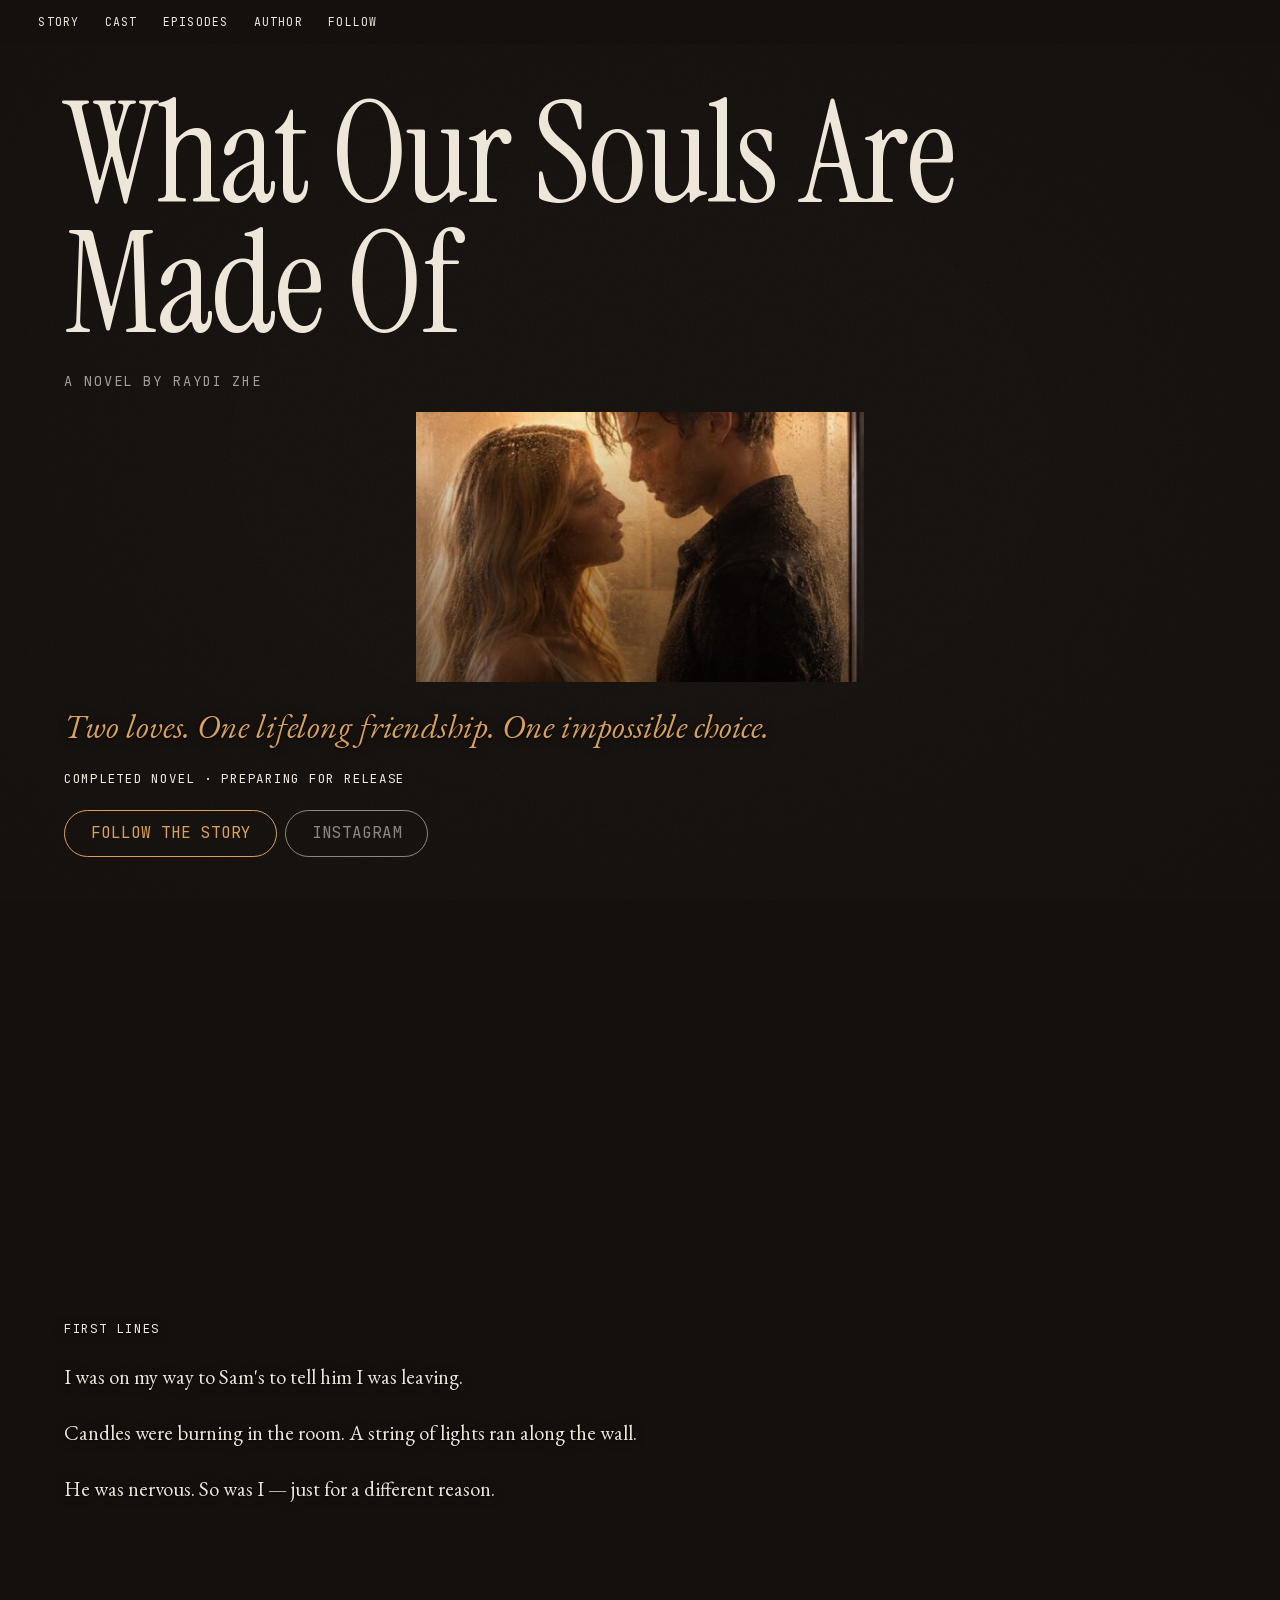
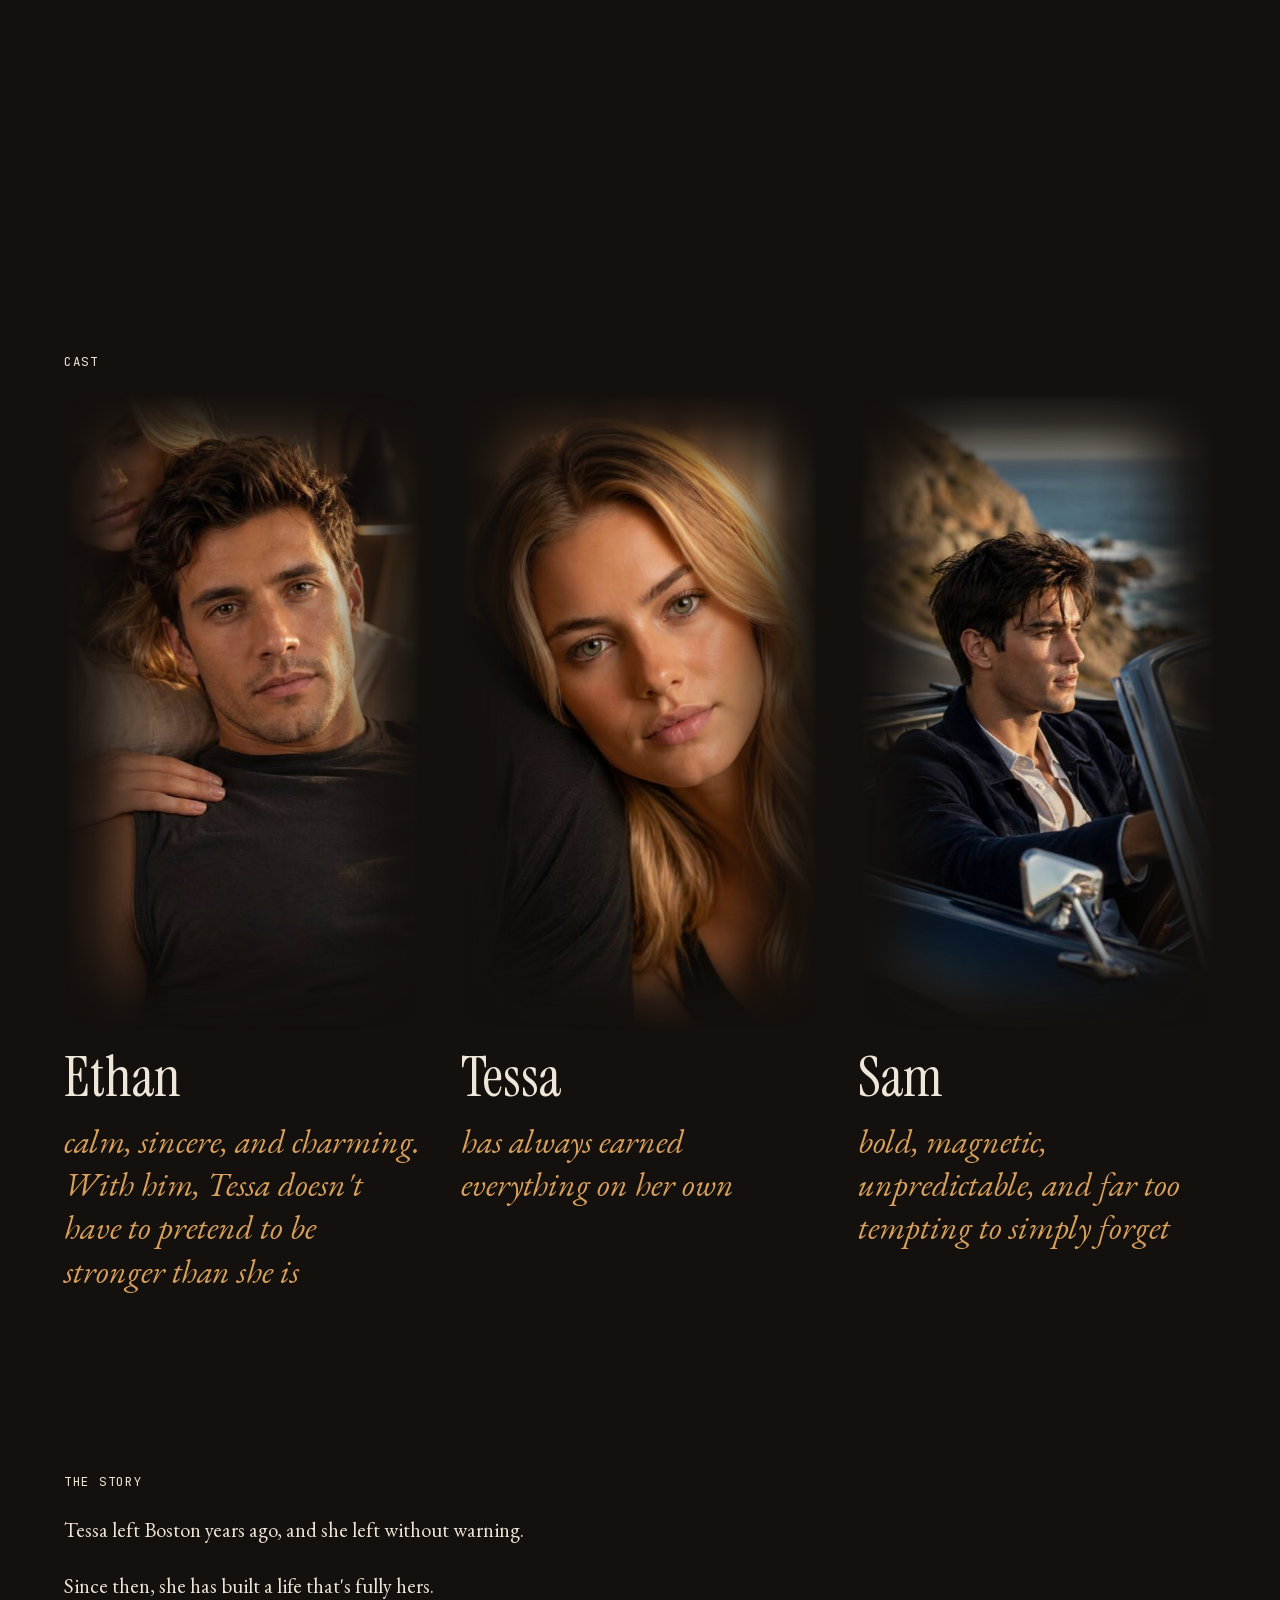
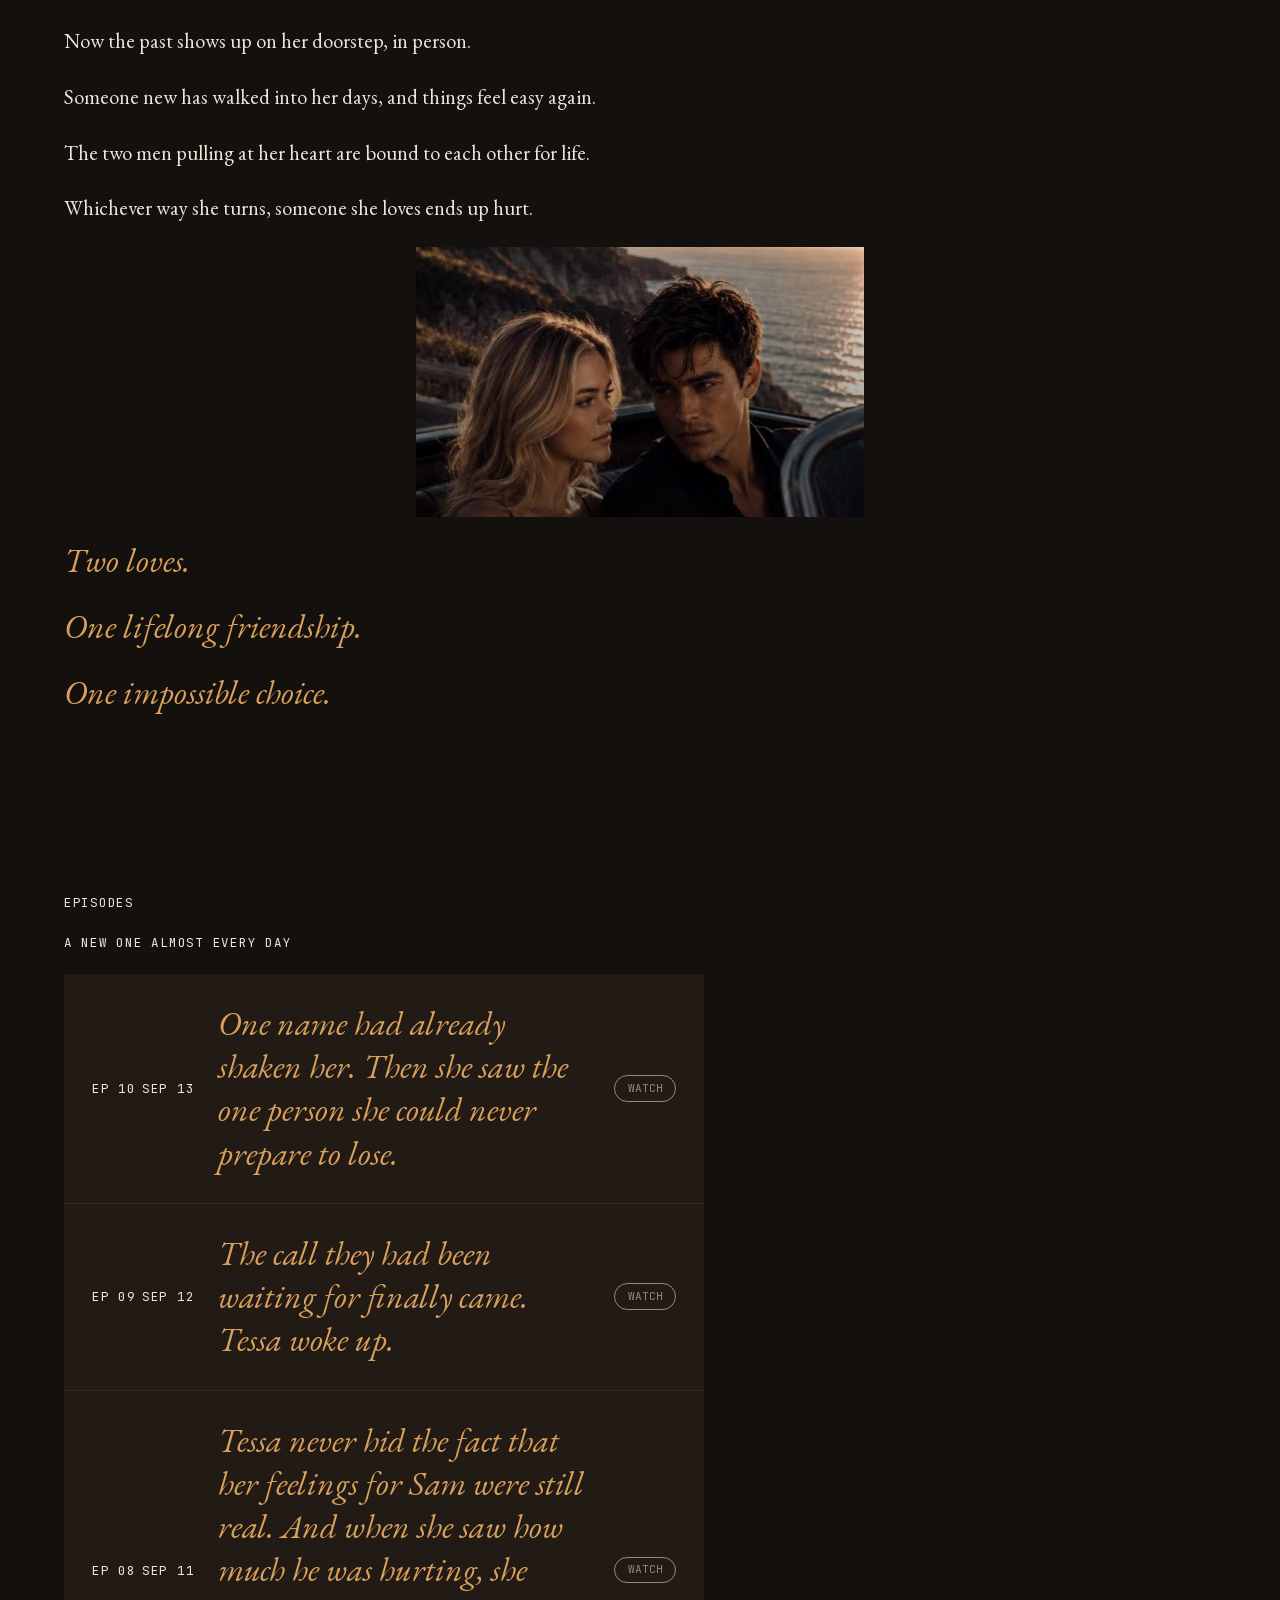
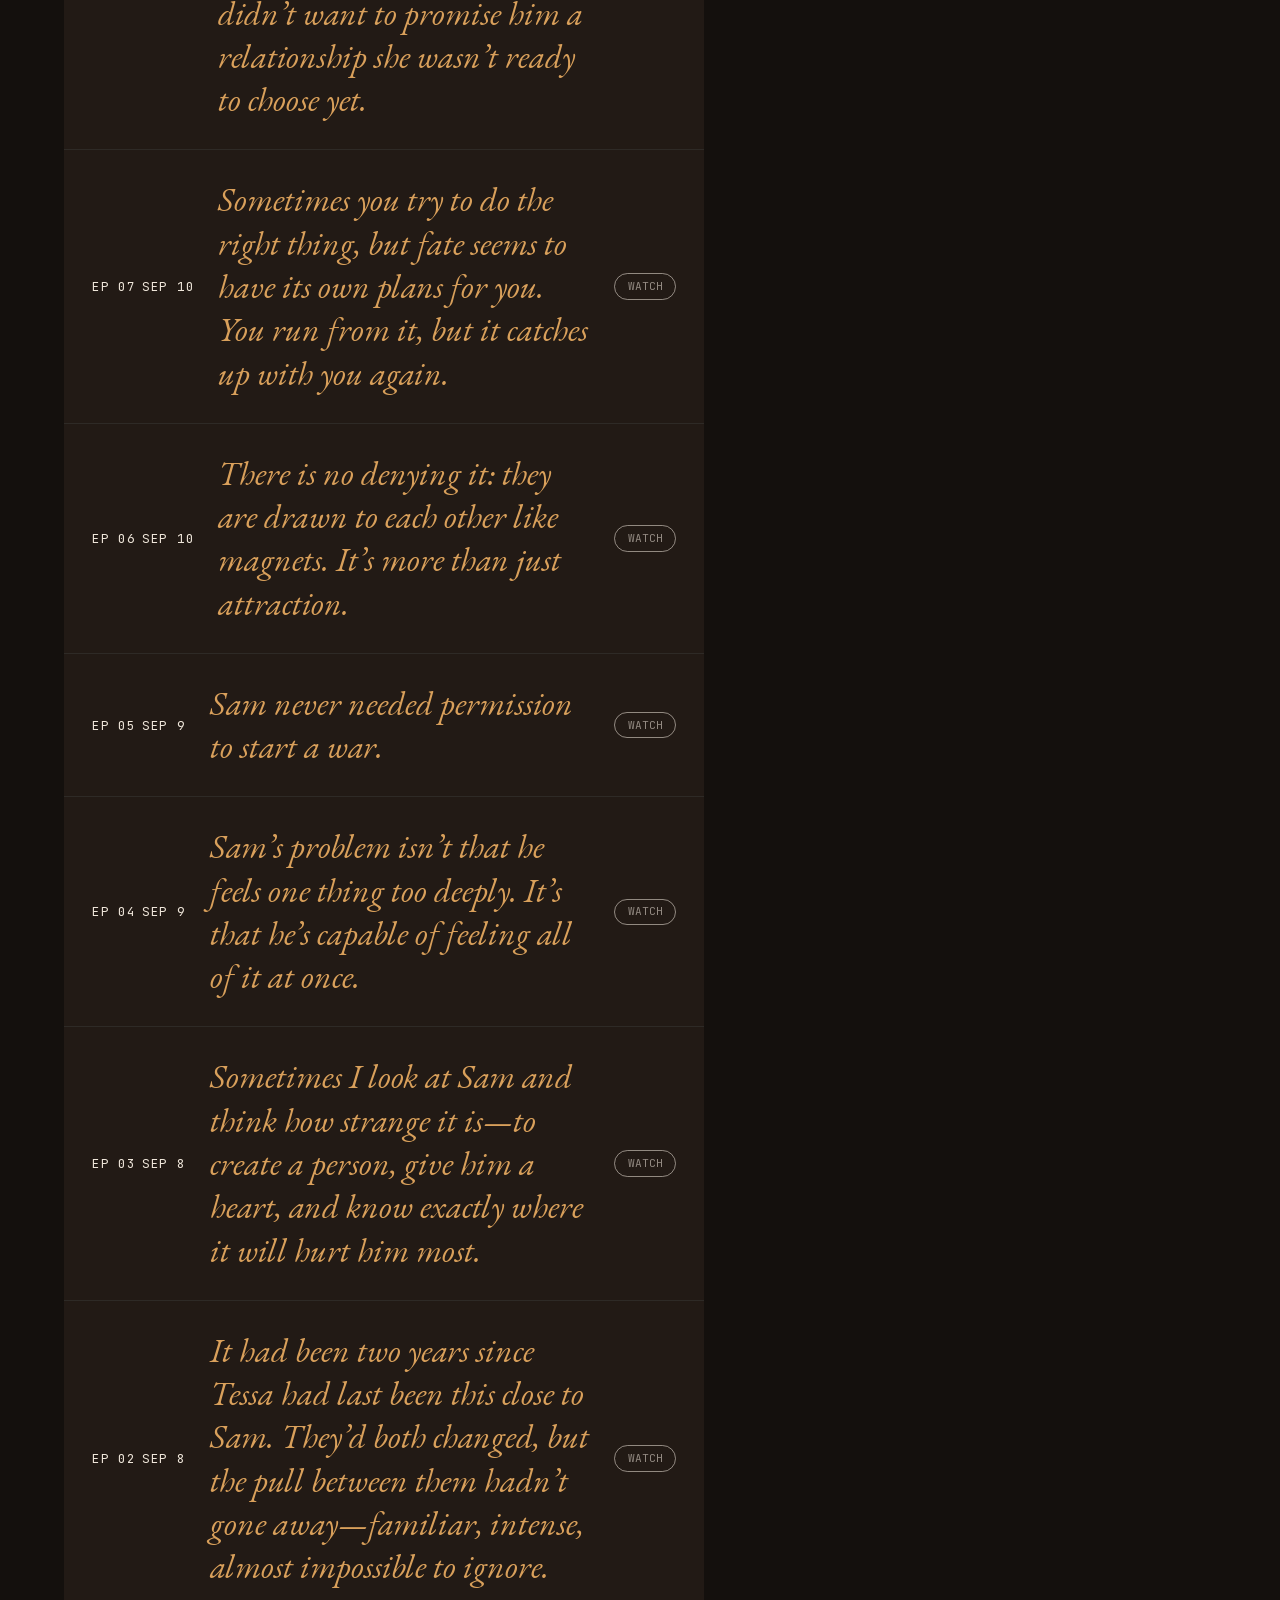
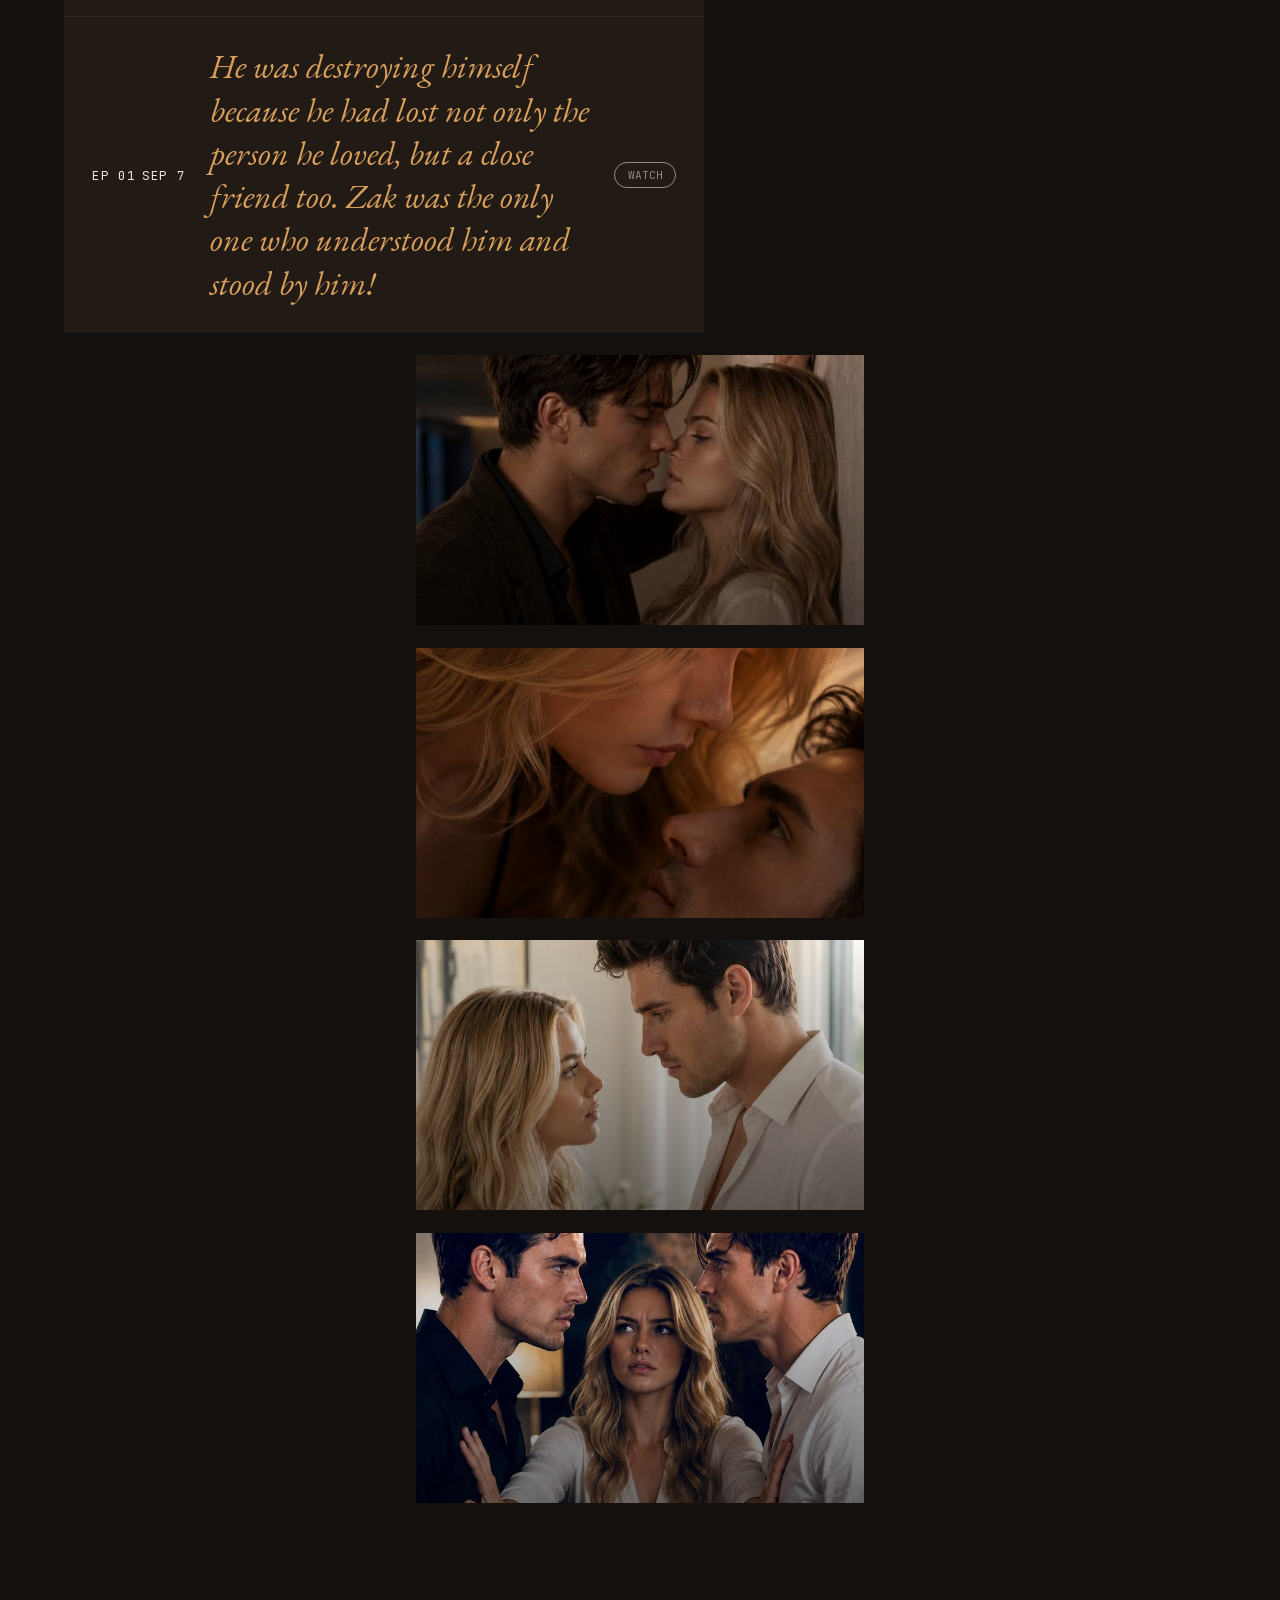
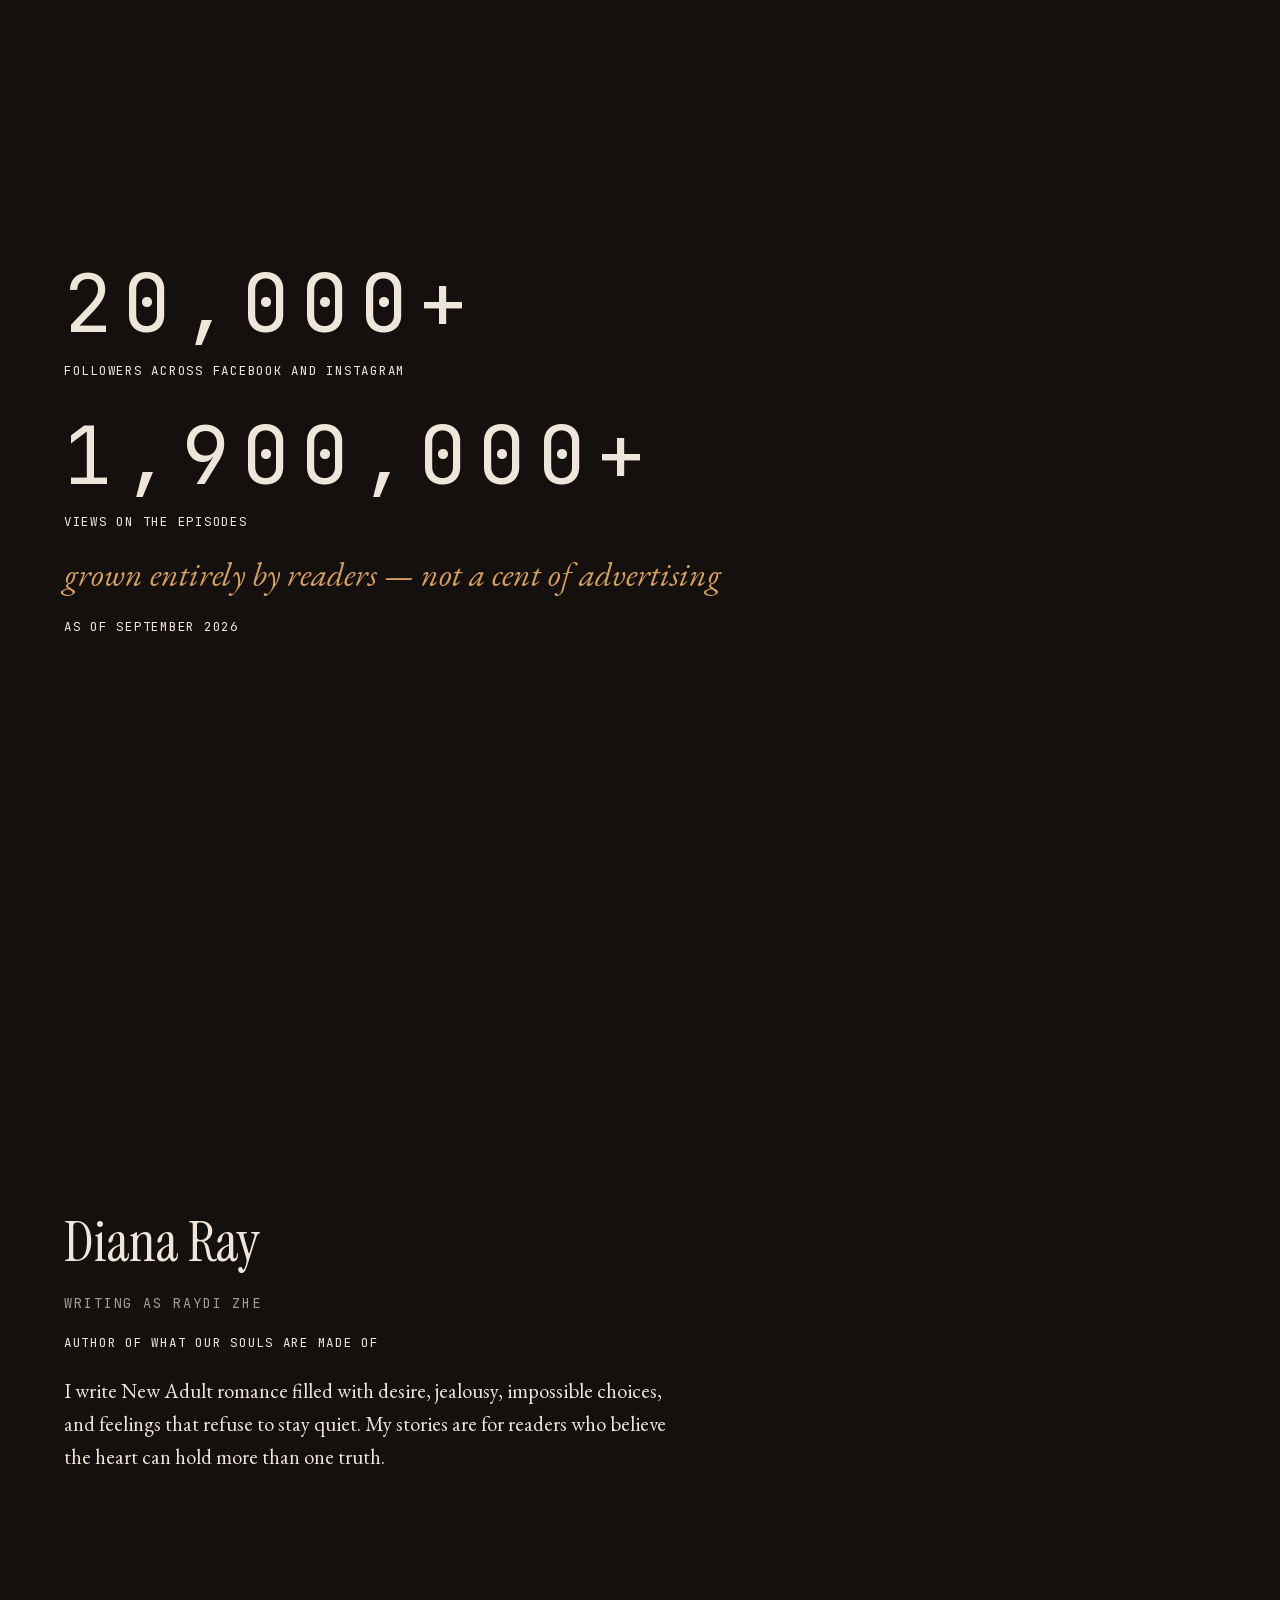
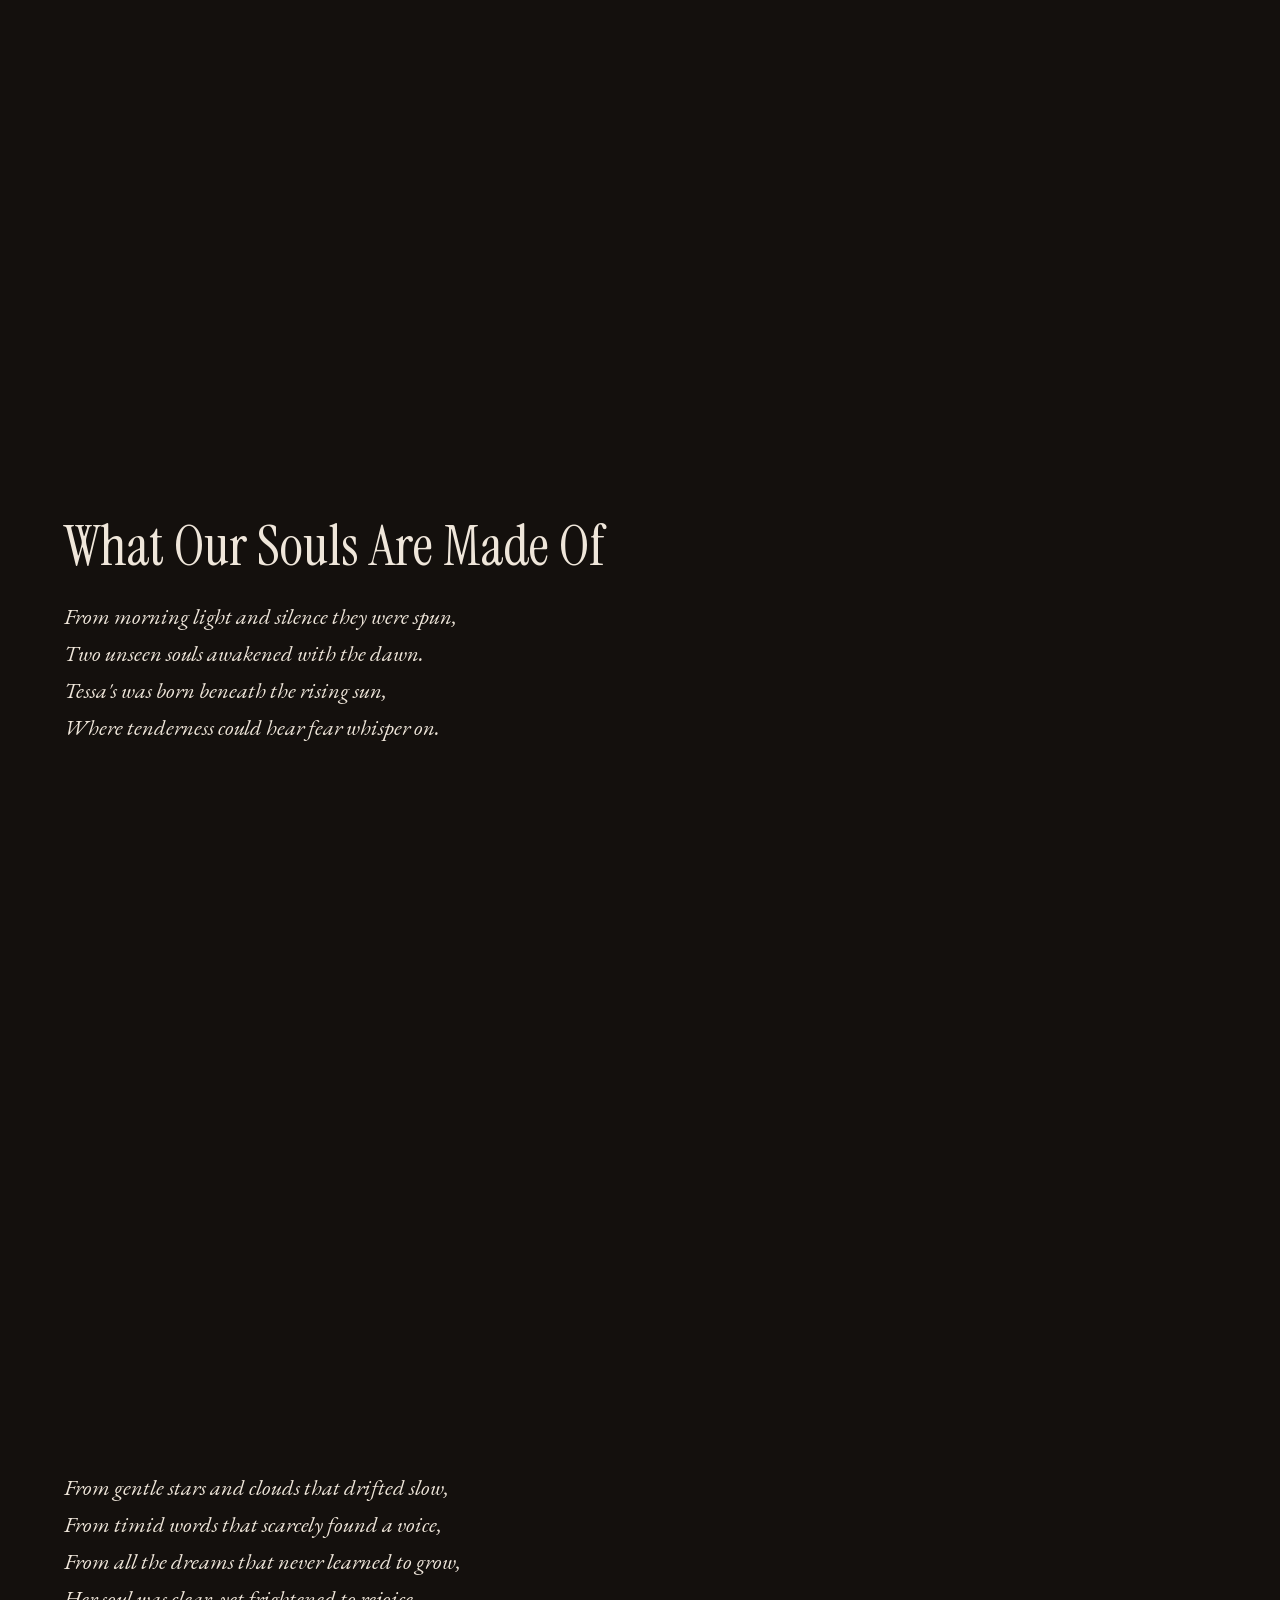
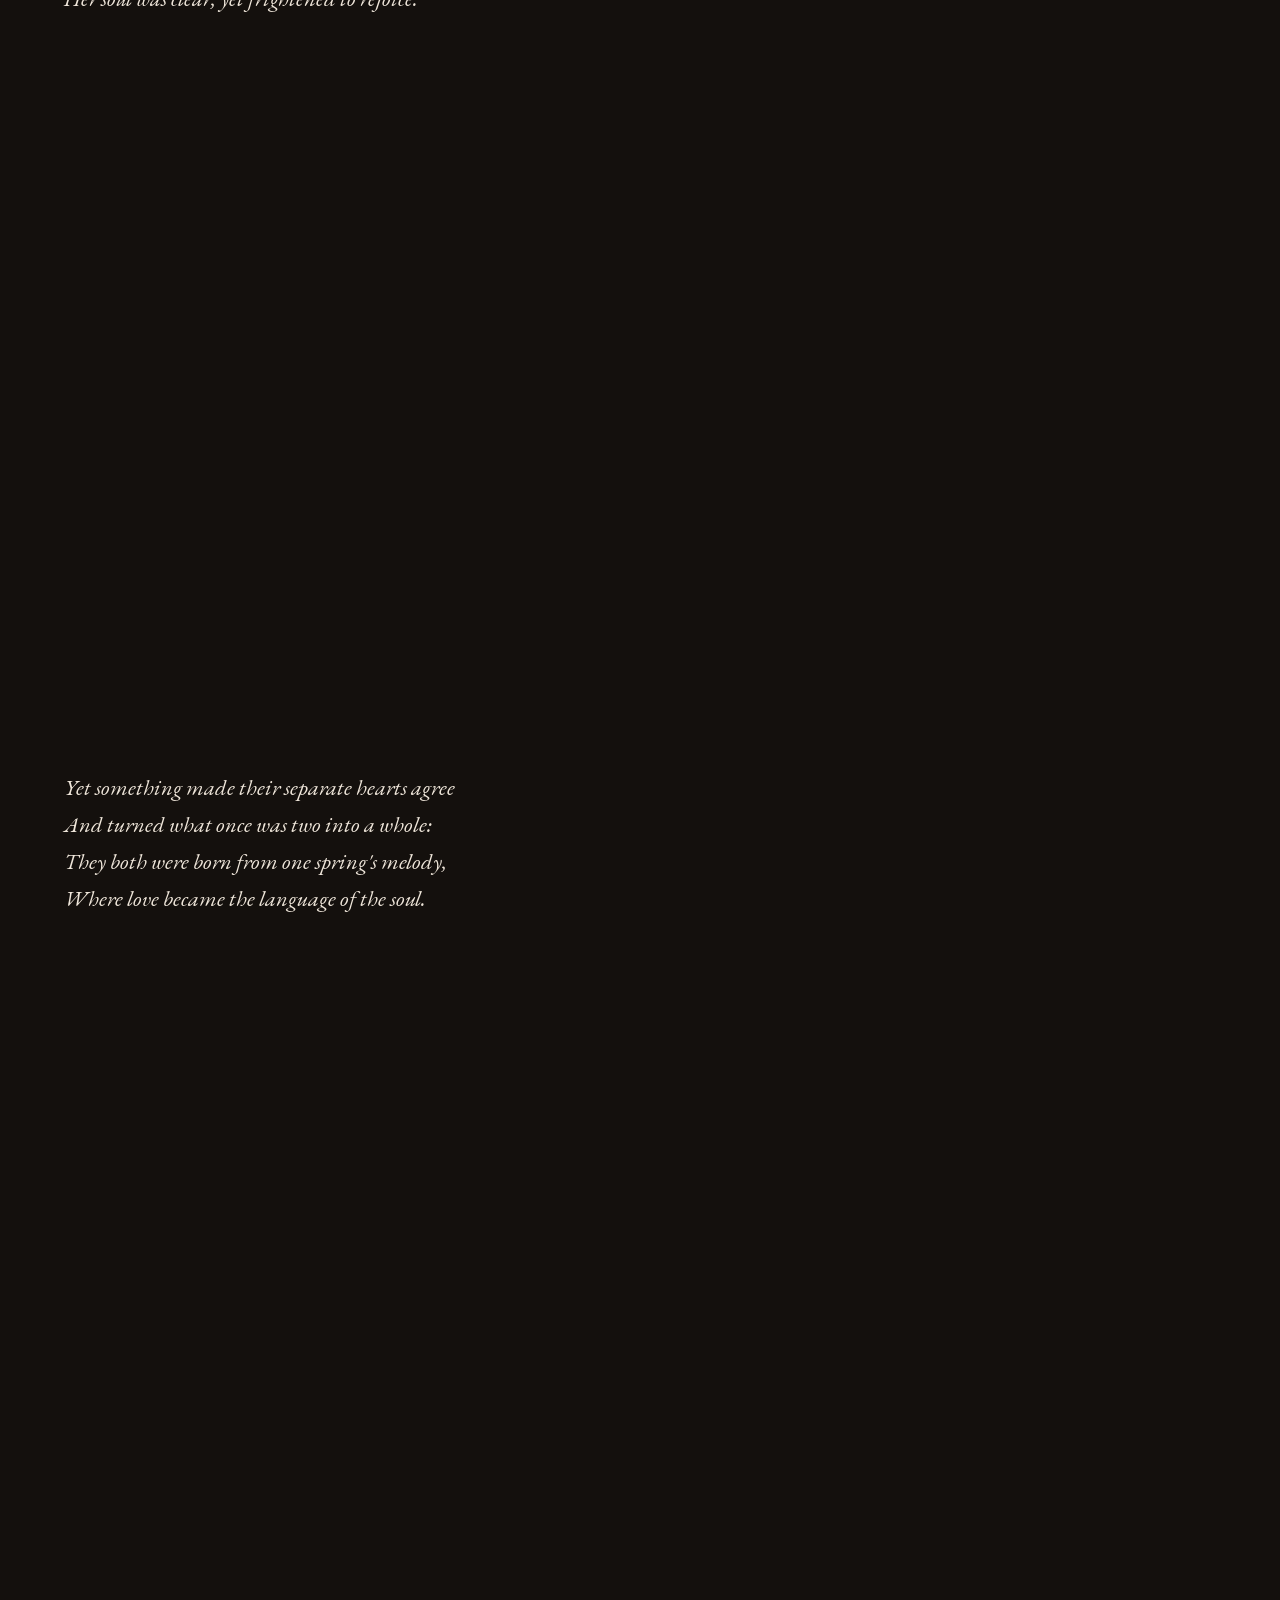
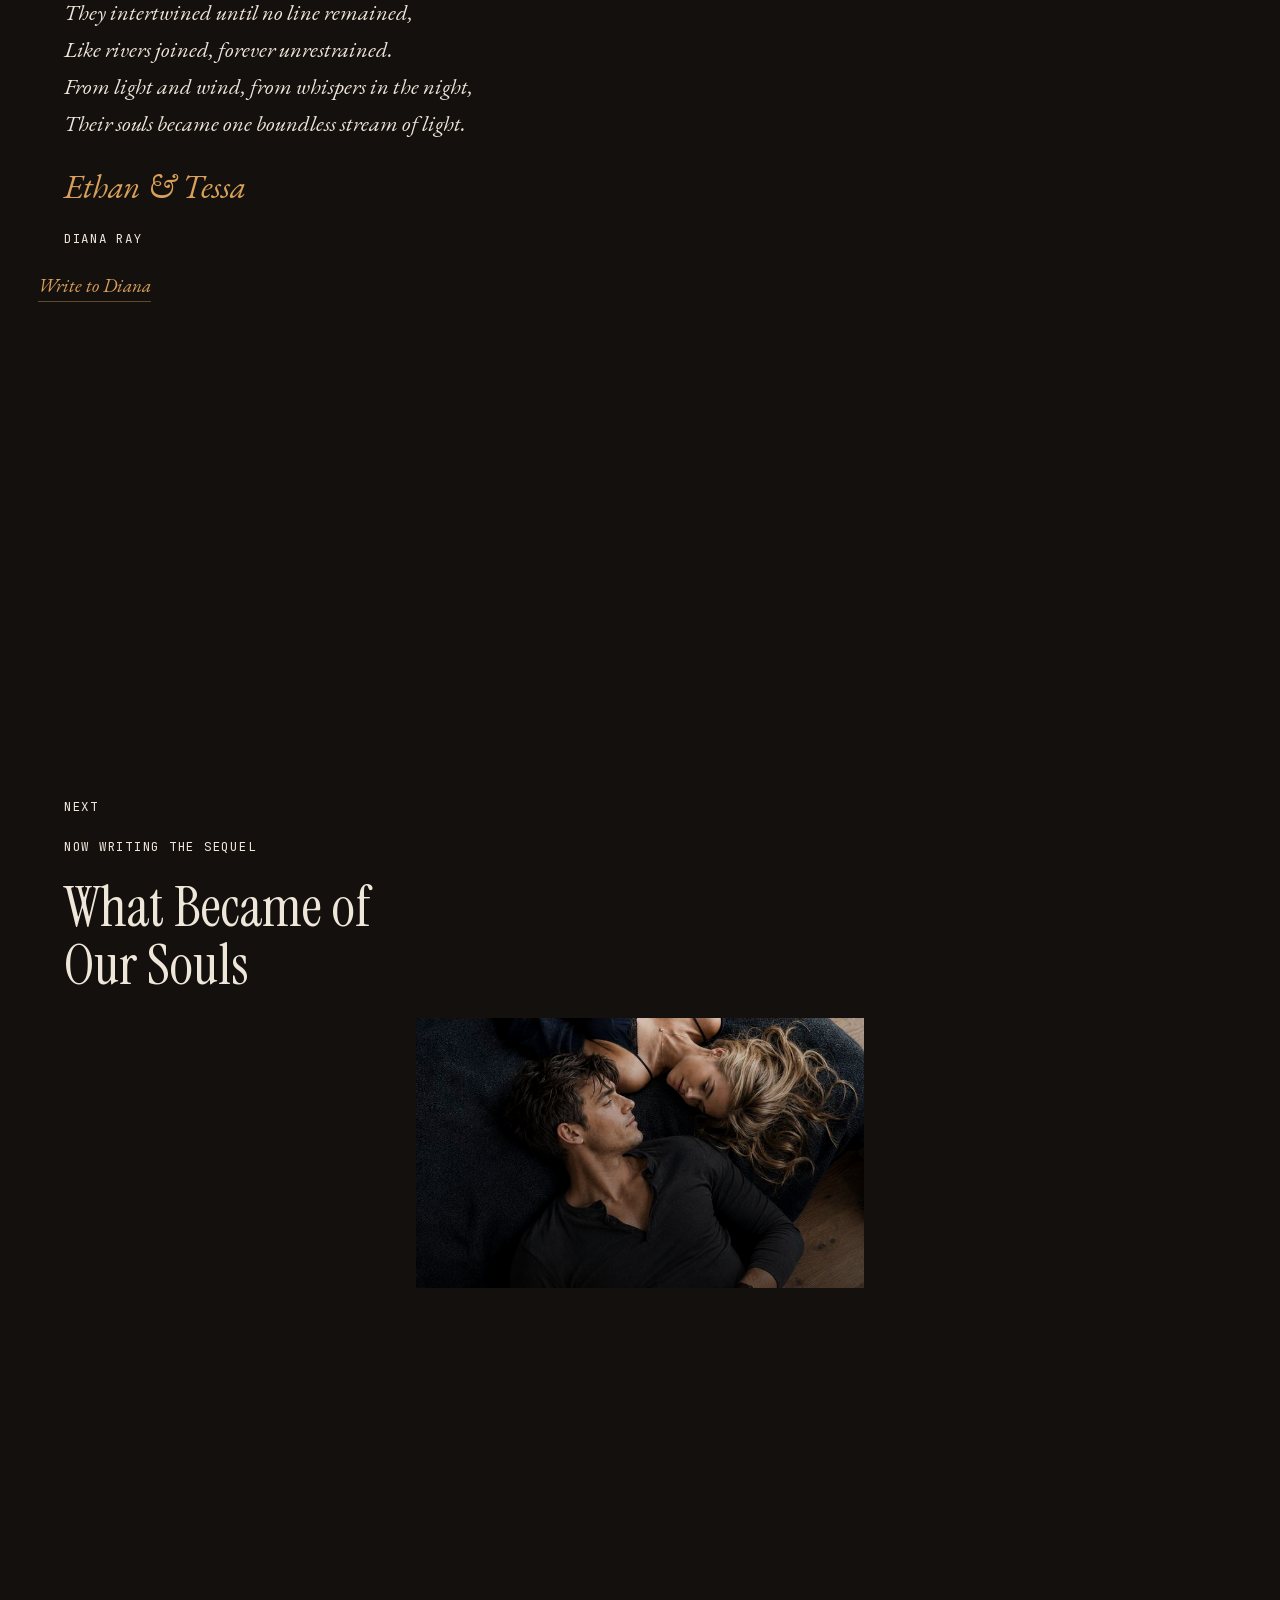
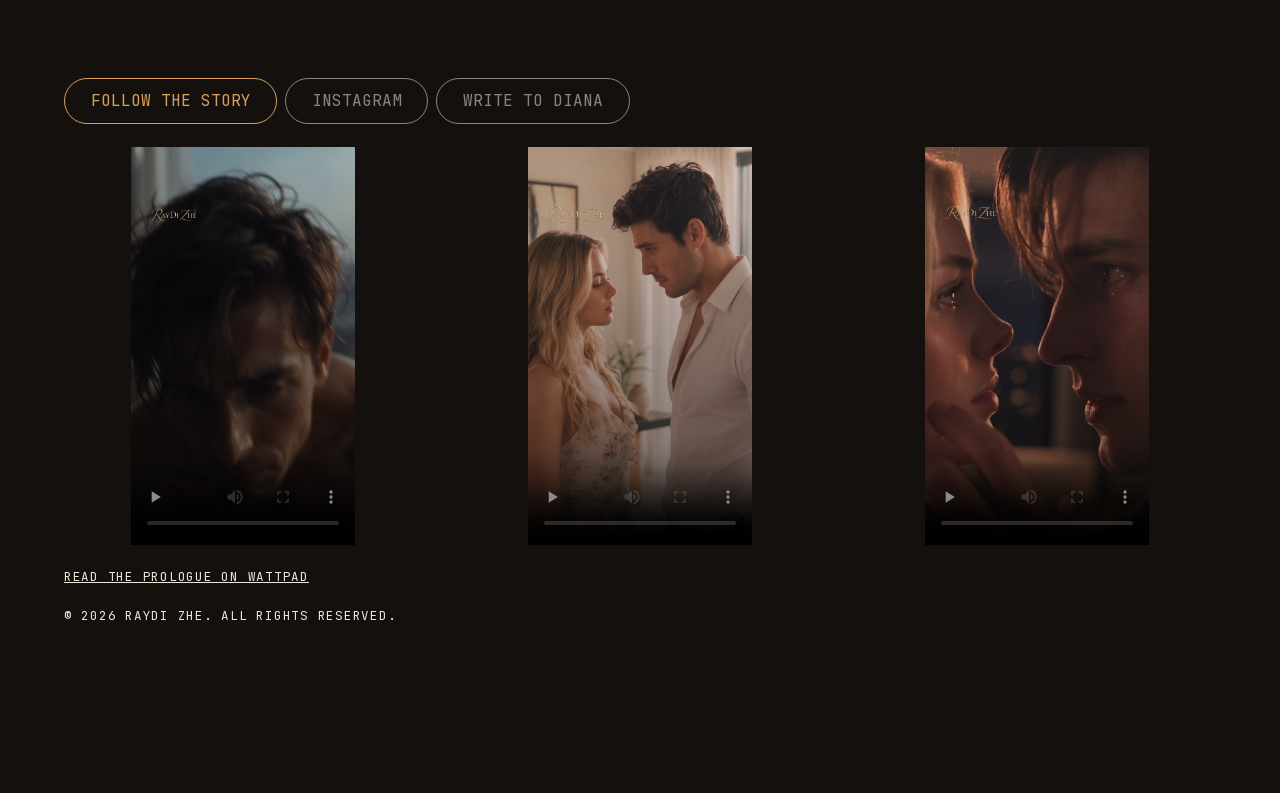
==== index.html @ 75682517 "raydizhe.com — What Our Souls Are Made Of, a novel by RayDi Zhe Сборка из основного проекта (ops/bui" ====
<!doctype html>
<html lang="en" class="no-js">
<head>
<script>document.documentElement.classList.remove('no-js')</script>
<meta charset="utf-8">
<meta name="viewport" content="width=device-width, initial-scale=1">
<title>What Our Souls Are Made Of — a novel by RayDi Zhe</title>
<meta name="description" content="Two loves. One lifelong friendship. One impossible choice. A New Adult romance by RayDi Zhe — completed novel, preparing for release.">
<!-- Боевой адрес сайта — raydizhe.com (Porkbun). Страница d-room публикуется
     в корень домена сборкой ops/build-site.sh; при переезде домена править
     здесь и live.hosts в shared/content.js. -->
<link rel="canonical" href="https://raydizhe.com/">
<meta property="og:type" content="website">
<meta property="og:url" content="https://raydizhe.com/">
<meta property="og:title" content="What Our Souls Are Made Of">
<meta property="og:description" content="Two loves. One lifelong friendship. One impossible choice. A New Adult romance by RayDi Zhe.">
<meta property="og:image" content="https://raydizhe.com/shared/img/og.jpg">
<meta property="og:image:width" content="1200">
<meta property="og:image:height" content="630">
<meta property="og:image:alt" content="Tessa between Sam and Ethan in warm lamplight, above the title What Our Souls Are Made Of">
<meta name="twitter:card" content="summary_large_image">
<!-- Фавикон: спичка/пламя в янтаре на ночном фоне — свой знак, не архивный. -->
<link rel="icon" href="data:image/svg+xml,%3Csvg xmlns='http://www.w3.org/2000/svg' viewBox='0 0 32 32'%3E%3Crect width='32' height='32' rx='6' fill='%2314100D'/%3E%3Cpath d='M16 6c-4 6-4 11 0 15c4-4 4-9 0-15z' fill='%23D9A05B'/%3E%3Cpath d='M16 21v6' stroke='%23D9A05B' stroke-width='2' stroke-linecap='round' opacity='.55'/%3E%3C/svg%3E">
<link rel="stylesheet" href="../shared/base.css">
<link rel="stylesheet" href="room.css">
</head>
<body>

<a class="skip" href="#main">Skip to content</a>

<!-- Сцена. Для диктора её нет: всё содержание лежит в разметке ниже.
     Пустой canvas остаётся пустым, если WebGL недоступен, — room.js
     в этом случае просто не запускается и фолбэк-кадры не прячет. -->
<canvas id="room" aria-hidden="true"></canvas>

<nav class="nav" aria-label="Section">
  <a href="#story">Story</a>
  <a href="#cast">Cast</a>
  <a href="#episodes">Episodes</a>
  <a href="#author">Author</a>
  <a href="#follow">Follow</a>
</nav>

<main id="main" tabindex="-1">

  <!-- 1 · Титул -->
  <section id="title" class="scene reveal">
    <div class="wrap">
      <h1 class="title">What Our Souls Are Made Of</h1>
      <p class="byline">a novel by RayDi Zhe</p>
      <figure class="shot">
        <picture><source media="(max-width: 700px)" srcset="../shared/img/sm/rain-glass.jpg"><img fetchpriority="high" data-frame="rain" src="../shared/img/rain-glass.jpg" alt="Tessa and Sam face to face behind rain-streaked glass, lit gold" width="720" height="1280"></picture>
      </figure>
      <p class="line">Two loves. One lifelong friendship. One impossible choice.</p>
      <p class="meta">Completed novel · preparing for release</p>
      <p class="follow-row">
        <a class="btn" data-link="facebook" href="https://www.facebook.com/profile.php?id=61592874008419" target="_blank" rel="noopener">Follow the story</a>
        <a class="btn-ghost" data-link="instagram" href="https://www.instagram.com/raydizhe" target="_blank" rel="noopener">Instagram</a>
      </p>
    </div>
  </section>

  <!-- 2 · Первые строки пролога -->
  <section id="first-lines" class="scene reveal">
    <div class="wrap">
      <h2 class="slate">FIRST LINES</h2>
      <div class="prose">
        <p>I was on my way to Sam's to tell him I was leaving.</p>
        <p>Candles were burning in the room. A string of lights ran along the wall.</p>
        <p>He was nervous. So was I — just for a different reason.</p>
      </div>
    </div>
  </section>

  <!-- 3 · Каст -->
  <section id="cast" class="scene reveal">
    <div class="wrap">
      <h2 class="slate">CAST</h2>
      <div class="cast">
        <figure class="cast-card">
          <!-- Имена файлов достались от первой раскладки и перепутаны: на
               sam-portrait.jpg — Итан, на ethan-portrait.jpg — Сэм (автор
               поймал это 2026-09-22). Файлы не переименованы: те же снимки
               лежат в вариантах A/B/C. Правда — в data-frame и в подписи;
               имя файла ничего не значит. -->
          <div class="cast-frame"><picture><source media="(max-width: 700px)" srcset="../shared/img/sm/sam-portrait.jpg"><img data-frame="ethan" src="../shared/img/sam-portrait.jpg" alt="Close-up portrait in warm lamplight, a woman resting against his shoulder" width="850" height="1280"></picture></div>
          <figcaption>
            <h2>Ethan</h2>
            <p class="line">calm, sincere, and charming. With him, Tessa doesn't have to pretend to be stronger than she is</p>
          </figcaption>
        </figure>
        <figure class="cast-card">
          <div class="cast-frame"><picture><source media="(max-width: 700px)" srcset="../shared/img/sm/tessa-portrait.jpg"><img data-frame="tessa" src="../shared/img/tessa-portrait.jpg" alt="Close-up portrait in golden late-afternoon light, green eyes meeting the camera" width="720" height="1280"></picture></div>
          <figcaption>
            <h2>Tessa</h2>
            <p class="line">has always earned everything on her own</p>
          </figcaption>
        </figure>
        <figure class="cast-card">
          <div class="cast-frame"><picture><source media="(max-width: 700px)" srcset="../shared/img/sm/ethan-portrait.jpg"><img data-frame="sam" src="../shared/img/ethan-portrait.jpg" alt="Profile at the wheel of a vintage convertible along a coastal cliff road" width="720" height="1280"></picture></div>
          <figcaption>
            <h2>Sam</h2>
            <p class="line">bold, magnetic, unpredictable, and far too tempting to simply forget</p>
          </figcaption>
        </figure>
      </div>
    </div>
  </section>

  <!-- 4 · История -->
  <section id="story" class="scene reveal">
    <div class="wrap">
      <h2 class="slate">THE STORY</h2>
      <div class="prose">
        <p>Tessa left Boston years ago, and she left without warning.</p>
        <p>Since then, she has built a life that's fully hers.</p>
        <p>Now the past shows up on her doorstep, in person.</p>
        <p>Someone new has walked into her days, and things feel easy again.</p>
        <p>The two men pulling at her heart are bound to each other for life.</p>
        <p>Whichever way she turns, someone she loves ends up hurt.</p>
      </div>
      <figure class="shot">
        <picture><source media="(max-width: 700px)" srcset="../shared/img/sm/sam-tessa-sunset.jpg"><img data-frame="sunset" src="../shared/img/sam-tessa-sunset.jpg" alt="Tessa and Sam holding hands in a convertible above the sea at sunset, a lighthouse on the point" width="720" height="1280"></picture>
      </figure>
      <p class="line">Two loves.</p>
      <p class="line">One lifelong friendship.</p>
      <p class="line">One impossible choice.</p>
    </div>
  </section>

  <!-- 5 · Эпизоды -->
  <section id="episodes" class="scene reveal">
    <div class="wrap">
      <h2 class="slate">EPISODES</h2>
      <p class="meta">a new one almost every day</p>
      <div class="episodes" data-episodes>
        <noscript>
          <p class="meta">JavaScript is off — <a href="https://www.facebook.com/profile.php?id=61592874008419" target="_blank" rel="noopener">All episodes on Facebook</a></p>
        </noscript>
      </div>
      <figure class="shot">
        <picture><source media="(max-width: 700px)" srcset="../shared/img/sm/sam-tessa-kiss.jpg"><img data-frame="kiss" src="../shared/img/sam-tessa-kiss.jpg" alt="Sam and Tessa in a close embrace against a wall, foreheads almost touching" width="720" height="1280"></picture>
      </figure>
      <figure class="shot">
        <picture><source media="(max-width: 700px)" srcset="../shared/img/sm/sam-tessa-close.jpg"><img data-frame="close" src="../shared/img/sam-tessa-close.jpg" alt="Tessa and Sam close together, faces near, lit warm" width="719" height="1280"></picture>
      </figure>
      <figure class="shot">
        <picture><source media="(max-width: 700px)" srcset="../shared/img/sm/ethan-tessa-room.jpg"><img data-frame="room" src="../shared/img/ethan-tessa-room.jpg" alt="Ethan and Tessa face to face in a sunlit room" width="720" height="1280"></picture>
      </figure>
      <figure class="shot">
        <picture><source media="(max-width: 700px)" srcset="../shared/img/sm/triangle.jpg"><img data-frame="triangle" src="../shared/img/triangle.jpg" alt="Tessa standing between Sam and Ethan" width="720" height="1280"></picture>
      </figure>
    </div>
  </section>

  <!-- 6 · Читатели -->
  <section id="readers" class="scene reveal">
    <div class="wrap">
      <div class="stat">
        <p class="stat-num" data-stat="readers">20,000+</p>
        <p class="meta">followers across Facebook and Instagram</p>
      </div>
      <div class="stat">
        <p class="stat-num" data-stat="views">1,900,000+</p>
        <p class="meta">views on the episodes</p>
      </div>
      <p class="line">grown entirely by readers — not a cent of advertising</p>
      <p class="meta">as of <span data-stat="asOf">September 2026</span></p>
    </div>
  </section>

  <!-- 7 · Автор -->
  <section id="author" class="scene reveal">
    <div class="wrap">
      <h2>Diana Ray</h2>
      <p class="byline">writing as RayDi Zhe</p>
      <!-- Из био автора в Instagram (24.09.2026), слово в слово. Строка о
           статусе романа из того же био уже стоит на титуле. -->
      <p class="meta">Author of What Our Souls Are Made Of</p>
      <div class="prose">
        <p>I write New Adult romance filled with desire, jealousy, impossible choices, and feelings that refuse to stay quiet. My stories are for readers who believe the heart can hold more than one truth.</p>
      </div>
    </div>
  </section>

  <!-- 7½ · Стихи автора. Со сценой они пишутся светом по шёлку (author/stage.js):
       по экрану прокрутки на строфу. Без сцены — обычный текст. Слова автора
       слово в слово, из d-room/poem.js; здесь они продублированы разметкой,
       чтобы их читали диктор и поиск. -->
  <section id="poem" class="poem-run" tabindex="0" aria-label="What Our Souls Are Made Of, a poem by Diana Ray. Use the arrow keys to move between stanzas.">
    <div class="passage">
      <div class="wrap">
        <h2 class="poem-title">What Our Souls Are Made Of</h2>
        <blockquote class="stanza"><p>From morning light and silence they were spun,<br>Two unseen souls awakened with the dawn.<br>Tessa's was born beneath the rising sun,<br>Where tenderness could hear fear whisper on.</p></blockquote>
      </div>
    </div>
    <div class="passage">
      <div class="wrap">
        <blockquote class="stanza"><p>From gentle stars and clouds that drifted slow,<br>From timid words that scarcely found a voice,<br>From all the dreams that never learned to grow,<br>Her soul was clear, yet frightened to rejoice.</p></blockquote>
      </div>
    </div>
    <div class="passage">
      <div class="wrap">
        <blockquote class="stanza"><p>Yet something made their separate hearts agree<br>And turned what once was two into a whole:<br>They both were born from one spring's melody,<br>Where love became the language of the soul.</p></blockquote>
      </div>
    </div>
    <div class="passage">
      <div class="wrap">
        <blockquote class="stanza"><p>They intertwined until no line remained,<br>Like rivers joined, forever unrestrained.<br>From light and wind, from whispers in the night,<br>Their souls became one boundless stream of light.</p></blockquote>
        <p class="line">Ethan &amp; Tessa</p>
        <p class="meta">Diana Ray</p>
      </div>
      <!-- Ответ на стихи: читатель пишет автору. Со сценой проявляется под
           подписью, когда последняя строфа дописана (author/stage.js); без
           сцены стоит сразу под строфой. Адрес — links.email в content.js, тот же,
           что у кнопки внизу страницы. -->
      <p class="poem-reply"><a data-link="email" href="mailto:letters@raydizhe.com">Write to Diana</a></p>
    </div>
  </section>

  <!-- 8 · Следующая книга -->
  <section id="next" class="scene reveal">
    <div class="wrap">
      <h2 class="slate">NEXT</h2>
      <!-- Слова из био автора в Instagram (проверено 24.09.2026):
           «Now writing the sequel: What Became of Our Souls». -->
      <p class="meta">Now writing the sequel</p>
      <h2>What Became of Our Souls</h2>
      <figure class="shot">
        <picture><source media="(max-width: 700px)" srcset="../shared/img/sm/sam-tessa-bed.jpg"><img data-frame="bed" src="../shared/img/sam-tessa-bed.jpg" alt="Overhead shot of a couple lying together across a bed, framed photographs on the floor behind them" width="720" height="1280"></picture>
      </figure>
    </div>
  </section>

  <!-- 9 · Финал -->
  <section id="follow" class="scene reveal">
    <div class="wrap">
      <p class="follow-row">
        <a class="btn" data-link="facebook" href="https://www.facebook.com/profile.php?id=61592874008419" target="_blank" rel="noopener">Follow the story</a>
        <a class="btn-ghost" data-link="instagram" href="https://www.instagram.com/raydizhe" target="_blank" rel="noopener">Instagram</a>
        <a class="btn-ghost" data-link="email" href="mailto:letters@raydizhe.com">Write to Diana</a>
      </p>
      <!-- Три ролика — и фолбэк, и источники текстур для колеса в сцене
           (как <img> у кадров). Без autoplay и muted: автозапуск и глушение
           ставит scene.js, а без сцены читатель включает ролик сам, со
           звуком, через controls. preload="none" — ни байта, пока сцена не
           решит грузить. Мобильная копия есть только у первого: на узком
           экране сцена берёт один ролик. -->
      <div class="reels">
        <figure class="shot shot-video">
          <video data-frame="reel-1" data-src="../shared/video/reel-0091.mp4" data-src-sm="../shared/video/reel-0091-sm.mp4" src="../shared/video/reel-0091.mp4" poster="../shared/video/reel-0091-poster.jpg" preload="none" playsinline loop controls width="720" height="1280" aria-label="Teaser reel for What Our Souls Are Made Of"></video>
        </figure>
        <figure class="shot shot-video">
          <video data-frame="reel-2" data-src="../shared/video/reel-0092.mp4" src="../shared/video/reel-0092.mp4" poster="../shared/video/reel-0092-poster.jpg" preload="none" playsinline loop controls width="720" height="1280" aria-label="Second teaser reel for What Our Souls Are Made Of"></video>
        </figure>
        <figure class="shot shot-video">
          <video data-frame="reel-3" data-src="../shared/video/reel-0093.mp4" src="../shared/video/reel-0093.mp4" poster="../shared/video/reel-0093-poster.jpg" preload="none" playsinline loop controls width="720" height="1280" aria-label="Third teaser reel for What Our Souls Are Made Of"></video>
        </figure>
      </div>
      <p class="sound-row"><button type="button" class="btn-ghost sound" aria-pressed="false">Sound</button></p>
      <p class="meta"><a data-link="wattpad" href="https://www.wattpad.com/story/410771562-what-our-souls-are-made-of" target="_blank" rel="noopener">Read the prologue on Wattpad</a></p>
      <p class="meta">© 2026 RayDi Zhe. All rights reserved.</p>
    </div>
  </section>

</main>

<script src="../shared/content.js" defer></script>
<script src="../shared/page.js" defer></script>
<script src="room.js" type="module"></script>
</body>
</html>
---- shared/base.css ----
/* RAYDIZHE — What Our Souls Are Made Of — общая база для трёх вариантов
 *
 * Тёплая темнота, как в роликах автора: глубокая тень, свет свечи, лица
 * крупным планом. Не книжная витрина — кинокадр. Один акцентный цвет —
 * янтарь; всё остальное держится на тоне и контрасте, не на палитре.
 *
 * Три голоса шрифта, и у каждого своя работа:
 *   --display — название и заголовки сцен, крупно, редко;
 *   --prose   — тело истории и реплики героев;
 *   --mono    — служебное: даты, подписи, цифры, кнопки.
 *
 * Файл — общий каркас для a-candle/b-choice/c-credits. Фирменный приём
 * каждого варианта (свеча, выбор, титры) сюда не входит — это Task 5–7.
 */

/* ── Шрифты ─────────────────────────────────────────────────────────────── */
/* Файл лежит в shared/, варианты подключают его как ../shared/base.css —
   относительные url() в @font-face считаются от этого файла, поэтому путь
   на один уровень вверх, а не на два, как в archive/paper/styles.css. */
@font-face {
  font-family: "Instrument Serif"; font-style: normal; font-weight: 400; font-display: swap;
  src: url(../assets/fonts/instrument-400.woff2) format("woff2");
}
@font-face {
  font-family: "Instrument Serif"; font-style: italic; font-weight: 400; font-display: swap;
  src: url(../assets/fonts/instrument-400i.woff2) format("woff2");
}
@font-face {
  font-family: "EB Garamond"; font-style: normal; font-weight: 400; font-display: swap;
  src: url(../assets/fonts/garamond-400.woff2) format("woff2");
}
@font-face {
  font-family: "EB Garamond"; font-style: italic; font-weight: 400; font-display: swap;
  src: url(../assets/fonts/garamond-400i.woff2) format("woff2");
}
@font-face {
  font-family: "EB Garamond"; font-style: normal; font-weight: 500; font-display: swap;
  src: url(../assets/fonts/garamond-500.woff2) format("woff2");
}
@font-face {
  font-family: "JetBrains Mono"; font-style: normal; font-weight: 400; font-display: swap;
  src: url(../assets/fonts/jetbrains-400.woff2) format("woff2");
}

/* ── Токены ─────────────────────────────────────────────────────────────── */
:root {
  --night: #14100D;
  --coal: #221A15;
  --bone: #EFE6DA;
  --amber: #D9A05B;
  --sam: #3A2A2A;
  --ethan: #E8D5B5;

  --display: "Instrument Serif", Georgia, serif;
  --prose: "EB Garamond", Georgia, serif;
  --mono: "JetBrains Mono", ui-monospace, monospace;

  --measure: 62ch;
  --gap: clamp(1.25rem, 3vw, 2.5rem);

  color-scheme: dark; /* страница тёмная всегда — переключателя нет, пусть браузер знает */
}

/* ── Сброс ──────────────────────────────────────────────────────────────── */
*, *::before, *::after { box-sizing: border-box; }
body { margin: 0; }
h2, .title, .byline, .line, .slate, .meta, .prose p, .stat, .stat-num { margin: 0; }
/* Кадры кладутся и напрямую, и через .shot/.cast-card — защита от горизонтального
   скролла одна на всех, частные размеры переопределяют её по специфичности. */
img { max-width: 100%; height: auto; display: block; }
figure { margin: 0; } /* .shot и .cast-card в вёрстке — вероятно <figure>: гасим её дефолтный отступ */

/* ── Ритм ───────────────────────────────────────────────────────────────── */
/* Сброс выше (h2, .title, .byline, .line, .slate, .meta, .prose p, .stat,
   .stat-num — margin: 0) убирает браузерные отступы, но ничего не ставит
   взамен: без этого правила соседи внутри .wrap стоят вплотную (заголовок
   садится на подпись, проза — на фото, каст — на портрет). Возвращаем ритм
   одним местом, а не отступами в каждом компоненте — так он не разъезжается
   между тремя вариантами. */
.wrap > * + * {
  margin-top: clamp(1rem, 2.5vh, 2.25rem);
}
/* .cast-card — не .wrap-ребёнок (лежит внутри .cast), общее правило выше
   его не достаёт: без этого портрет актёра упирается прямо в подпись. */
.cast-card > * + * {
  margin-top: clamp(0.75rem, 2vh, 1.25rem);
}
/* Внутри подписи (имя + реплика) — тот же приём, но теснее: это одна
   смысловая группа, ей не нужен зазор секции. :not(:first-child) вместо
   комбинатора "+" не эстетика — по specificity: сброс бьёт .line
   (0,1,0) классом, а простой `figcaption > * + *` даёт только (0,0,1)
   и проигрывает, margin-top молча не применяется. Псевдокласс :not()
   считается как класс — с ним выходит (0,1,1), и это уже перебивает. */
figcaption > *:not(:first-child) {
  margin-top: 0.4em;
}

a { color: inherit; }
a:focus-visible {
  outline: 2px solid var(--amber);
  outline-offset: 3px;
}

/* ── Каркас страницы ────────────────────────────────────────────────────── */
body {
  background: var(--night);
  color: var(--bone);
  font-family: var(--prose);
  text-rendering: optimizeLegibility;
  overflow-x: hidden;
}

.scene {
  min-height: 100svh;
  display: grid;
  align-content: center;
  padding: clamp(4rem, 10vh, 8rem) var(--gap);
  position: relative;
  isolation: isolate;
  /* Секция — это и есть «содержимое страницы»: поднимаем её над зерном и
     виньеткой (body::before/::after, z-index: 1) без отдельной обёртки. */
  z-index: 2;
}

.wrap {
  max-width: 72rem;
  margin-inline: auto;
  width: 100%;
  /* .scene — grid-контейнер, а грид-элементы по умолчанию min-width: auto:
     негибкий контент (картинка фиксированной ширины, непереносимая строка)
     раздвигает колонку и даёт горизонтальный скролл. Гасим это здесь одним
     правилом, а не в каждом варианте отдельно. */
  min-width: 0;
}

/* ── Типографика ────────────────────────────────────────────────────────── */
.title {
  font-family: var(--display);
  font-weight: 400;
  font-size: clamp(3rem, 11vw, 9rem);
  line-height: 0.92;
  letter-spacing: -0.01em;
}

h2 {
  font-family: var(--display);
  font-weight: 400;
  font-size: clamp(2rem, 5vw, 3.5rem);
  line-height: 1.05;
}

/* Подпись под названием — между .title и .line в списке классов не случайно:
   это переходная строка автора/статуса, тише названия, суше реплики героя. */
.byline {
  font-family: var(--mono);
  font-size: 0.85rem;
  letter-spacing: 0.14em;
  text-transform: uppercase;
  color: color-mix(in srgb, var(--bone) 65%, transparent);
}

.prose p {
  font-size: clamp(1.05rem, 1.6vw, 1.35rem);
  line-height: 1.62;
  max-width: var(--measure);
}
.prose p + p { margin-top: 1.1em; }

.line {
  font-family: var(--prose);
  font-style: italic;
  color: var(--amber);
  font-size: clamp(1.3rem, 2.6vw, 2.1rem);
  line-height: 1.3;
}

.slate,
.meta,
.stat-num {
  font-family: var(--mono);
  letter-spacing: 0.14em;
  text-transform: uppercase;
  font-size: 0.78rem;
}

.stat-num {
  text-transform: none;
  font-size: clamp(2.5rem, 7vw, 5rem);
}

/* Обёртка цифры и подписи (readers/views) — просто стопка, без своих цветов */
.stat {
  display: flex;
  flex-direction: column;
  gap: 0.35em;
}

/* ── Свет, зерно, виньетка ──────────────────────────────────────────────── */
body::before {
  content: "";
  position: fixed; inset: 0; z-index: 1; pointer-events: none; opacity: .05;
  background-image: url("data:image/svg+xml,%3Csvg xmlns='http://www.w3.org/2000/svg' width='160' height='160'%3E%3Cfilter id='n'%3E%3CfeTurbulence type='fractalNoise' baseFrequency='0.9' numOctaves='3'/%3E%3C/filter%3E%3Crect width='160' height='160' filter='url(%23n)'/%3E%3C/svg%3E");
}

body::after {
  content: "";
  position: fixed; inset: 0; z-index: 1; pointer-events: none;
  background: radial-gradient(ellipse at 50% 50%, transparent 45%, color-mix(in srgb, var(--night) 55%, transparent) 100%);
}

/* Кадр автора: единое тонирование, чтобы разные фото не спорили по цвету.
 * Вертикальные кадры (720×1280 и т. п.) — это панели и крупные планы, а не
 * полноширинные баннеры: без ограничения ширины/высоты .shot растягивается
 * на всю колонку .wrap, апскейлит источник и на десктопе выталкивает кнопку
 * герой-секции за экран. object-fit: cover на img ниже кадрирует, а не
 * искажает фото при уменьшении бокса. */
.shot {
  position: relative;
  overflow: hidden;
  isolation: isolate;
  width: min(28rem, 60vw);
  height: clamp(16rem, 30svh, 24rem);
  margin-inline: auto;
}
.shot img {
  width: 100%;
  height: 100%;
  object-fit: cover;
  /* Бокс — широкий (448×270 на десктопе), а источники — вертикальные 9:16:
     центр кадра (50% 50%) срезает как раз лица. Поднимаем фокус к верхней
     трети — там у портретных кадров обычно и находятся лица. На мобильном
     бокс уже почти квадратный (234×256), там центр не проблема, но правило
     общее для всех размеров — так проще, а вреда на мобильном нет. */
  object-position: 50% 25%;
  filter: saturate(0.92) contrast(1.05);
}
/* sam-tessa-bed.jpg снят сверху, герои — в нижней части кадра: общий сдвиг
   фокуса вверх (50% 25%) здесь, наоборот, обрезает их и оставляет пустой
   потолок. Этому кадру нужен дефолтный центр. */
.shot img[src$="sam-tessa-bed.jpg"] {
  object-position: 50% 50%;
}
/* sam-tessa-close.jpg обрезан ещё в исходнике вплотную к лицу Тессы — лба
   на кадре нет вообще, он начинается сразу с носа. Общие 25% всё равно
   срезают её черты целиком, оставляя только прядь волос. Кадр держим от
   самого верха источника — так в бокс попадают оба лица. */
.shot img[src$="sam-tessa-close.jpg"] {
  object-position: 50% 0%;
}
.shot::after {
  content: "";
  position: absolute;
  inset: 0;
  background: linear-gradient(
    180deg,
    color-mix(in srgb, var(--amber) 8%, transparent),
    color-mix(in srgb, var(--night) 55%, transparent)
  );
  mix-blend-mode: multiply;
}

/* ── Навигация ──────────────────────────────────────────────────────────── */
.nav {
  position: fixed;
  top: 0;
  inset-inline: 0;
  z-index: 20; /* выше зерна/виньетки (1) и содержимого сцен (2) */
  display: flex;
  align-items: center;
  gap: clamp(0.75rem, 2vw, 1.75rem);
  padding-block: 0.9rem;
  padding-inline: var(--gap);
  background: color-mix(in srgb, var(--night) 70%, transparent);
  backdrop-filter: blur(8px);
}
.nav a {
  font-family: var(--mono);
  font-size: 0.72rem;
  letter-spacing: 0.1em;
  text-transform: uppercase;
  text-decoration: none;
  white-space: nowrap;
  color: var(--bone);
}
.nav a:hover,
.nav a:focus-visible { color: var(--amber); }

@media (max-width: 599.98px) {
  .nav {
    overflow-x: auto;
    flex-wrap: nowrap;
  }
}

/* ── Кнопки ─────────────────────────────────────────────────────────────── */
.btn,
.btn-ghost {
  display: inline-block;
  font-family: var(--mono);
  text-transform: uppercase;
  text-decoration: none;
  line-height: 1;
  padding: 0.9em 1.6em;
  border-radius: 999px;
  background: transparent;
  transition: background .25s, color .25s;
}
.btn {
  border: 1px solid var(--amber);
  color: var(--amber);
}
/* Тень кнопки: тот же силуэт, но приглушённый — второй кнопке не положено
   спорить с единственным акцентом сайта, поэтому рамка и текст — кость. */
.btn-ghost {
  border: 1px solid color-mix(in srgb, var(--bone) 55%, transparent);
  color: color-mix(in srgb, var(--bone) 55%, transparent);
}
.btn:hover, .btn:focus-visible,
.btn-ghost:hover, .btn-ghost:focus-visible {
  background: var(--amber);
  color: var(--night);
}
.btn:focus-visible,
.btn-ghost:focus-visible {
  outline: 2px solid var(--bone);
  outline-offset: 3px;
}

/* ── Каст ───────────────────────────────────────────────────────────────── */
.cast {
  display: grid;
  grid-template-columns: repeat(3, 1fr);
  gap: var(--gap);
}
.cast-card { margin: 0; }
.cast-card img {
  aspect-ratio: 9 / 16;
  object-fit: cover;
  width: 100%;
  display: block;
}

@media (max-width: 899.98px) {
  .cast {
    /* Без сброса explicit-колонок карточки просто садятся в те же repeat(3,1fr)
       и grid-auto-columns не успевает сработать — рвётся именно свайп. */
    grid-template-columns: none;
    grid-auto-flow: column;
    grid-auto-columns: 78%;
    overflow-x: auto;
    scroll-snap-type: x mandatory;
  }
  .cast-card { scroll-snap-align: center; }
}

/* ── Эпизоды ────────────────────────────────────────────────────────────── */
.episodes {
  display: grid;
  gap: 1px;
  background: color-mix(in srgb, var(--bone) 12%, transparent); /* волосяные линии между карточками */
}
.episode {
  background: var(--coal);
  padding: clamp(1rem, 2.5vw, 1.75rem);
  display: grid;
  grid-template-columns: auto 1fr auto;
  align-items: center;
  gap: clamp(0.75rem, 2vw, 1.5rem);
}
/* Номер и дата эпизода в одной строке слипались вплотную на узких экранах —
   разводим их зазором, а не пробелом в разметке. */
.episode .meta {
  display: flex;
  gap: 0.5em;
}
/* Ссылка «watch» в ленте эпизодов — тот же .btn-ghost, но мельче: десять
   кнопок подряд не должны звучать громче самой ленты. */
.episode .btn-ghost {
  font-size: 0.7rem;
  padding: 0.6em 1.1em;
}

/* На узком экране три колонки (номер/дата, реплика, кнопка) сжимают цитату
   до 3–5 слов в строке — лента эпизодов реально нечитаема. Спуск в один
   столбец: то же, что читатели уже делают руками, листая с Reels. */
@media (max-width: 599.98px) {
  .episode {
    grid-template-columns: 1fr;
    justify-items: start;
  }
}

/* ── Появление при прокрутке ────────────────────────────────────────────── */
.reveal {
  opacity: 0;
  transform: translateY(18px);
  transition: opacity .8s ease, transform .8s ease;
}
.reveal[data-revealed] {
  opacity: 1;
  transform: none;
}

/* ── Reduced-motion и чтение без JS ─────────────────────────────────────── */
@media (prefers-reduced-motion: reduce) {
  *, *::before, *::after { animation: none !important; transition: none !important; }
  .reveal { opacity: 1; transform: none; }
}
html.no-js .reveal { opacity: 1; transform: none; }
---- room.css ----
/* Вариант D · The Room — сцена под страницей.
 *
 * Фирменный приём: кадры романа висят в тёплой темноте на разной глубине,
 * скролл ведёт сквозь них камеру. Здесь только слой сцены и то, что
 * меняется, когда сцена запустилась; вся типографика и ритм — в
 * shared/base.css, общие для четырёх вариантов.
 *
 * Зерно и виньетка не дублируются: body::before и body::after из base.css
 * лежат на z-index: 1, то есть уже поверх canvas. Сцена получает ту же
 * плёнку, что и A/B/C, — варианты не расходятся по обработке.
 */

/* ── Слой сцены ─────────────────────────────────────────────────────────── */
/* Стопка слоёв целиком задана в base.css, здесь мы только встраиваемся в неё
   снизу:
     0  — #room, сцена;
     1  — body::before и body::after, зерно и виньетка;
     2  — .scene, содержимое секций;
     20 — .nav.
   Текст оказывается поверх сцены не из-за порядка в разметке, а потому что
   у .scene в base.css стоит явный z-index: 2. Порядок в разметке решал бы
   исход только между элементами одного уровня — и, не будь у секций своего
   z-index, canvas рисовался бы как раз ПОВЕРХ них: позиционированный элемент
   с z-index: 0 красится позже непозиционированного содержимого потока. */
#room {
  position: fixed;
  inset: 0;
  z-index: 0;
  width: 100%;
  height: 100%;
  display: block;
  /* До запуска сцены canvas пустой и прозрачный: под ним фон body из
     base.css, страница выглядит как обычный вариант. */
  pointer-events: none;
}

/* ── Контраст строки на титуле ──────────────────────────────────────────── */
/* На узком экране (см. пересчёт взгляда для узкого aspect в scene.js) кадр
   «rain» сдвинут ближе к центру, и тёплый блик у лица героини оказывается
   прямо под строкой .line — а у неё тот же янтарный цвет (--amber), что и
   у блика. Геометрией камеры (см. scene.js) выше уже подвинули кадр
   настолько, насколько позволяет конус обзора без риска зацепить его
   правым краем видимую область, — дальше сдвигать некуда, а светлая зона
   блика шире, чем запас по углу. Тень возвращает контраст, не меняя ни
   цвет текста, ни его начертание; на других остановках у .line под ней
   тёмный или контрастный фон — трогать их незачем. */
#title .line { text-shadow: 0 1px 10px rgba(0, 0, 0, .55), 0 1px 3px rgba(0, 0, 0, .7); }

/* ── Skip-link ──────────────────────────────────────────────────────────── */
.skip {
  position: absolute;
  left: -9999px;
  top: 0;
  /* Выше .nav (z-index: 20 в base.css): шапка фиксирована у верхнего края,
     непрозрачна и с размытием, а сфокусированная ссылка встаёт в левый
     верхний угол — с меньшим значением она оказывается прямо под шапкой и
     читателю не видна. Тот же приём и по той же причине в c-credits. */
  z-index: 30;
  background: var(--coal);
  color: var(--bone);
  font-family: var(--mono);
  font-size: 0.78rem;
  letter-spacing: 0.14em;
  text-transform: uppercase;
  padding: 0.75rem 1rem;
}
.skip:focus {
  left: 0.5rem;
  top: 0.5rem;
}
#main:focus { outline: none; }

/* ── Слейты стали h2 ────────────────────────────────────────────────────── */
/* .slate перебивает h2 по специфичности во всём, что задаёт сама
   (гарнитура, кегль, трекинг, регистр), но line-height: 1.05 у h2 в
   base.css не перекрыт ничем — возвращаем служебной подписи её интерлиньяж. */
h2.slate { line-height: 1.4; }

/* ── Когда сцена запустилась ────────────────────────────────────────────── */
/* Кадры уезжают из вёрстки, но остаются в документе: они и есть источники
   текстур. Не display: none — скрытая так картинка в ряде браузеров не
   декодируется, а диктор теряет alt. Приём «визуально скрыто».

   Класс ставится на каждый кадр отдельно, когда его текстура уже в сцене.
   Общий класс на документе спрятал бы и те кадры, чьи текстуры не доехали
   на медленной сети, — содержание исчезло бы со страницы совсем. */
.shot.frame-on {
  position: absolute;
  width: 1px;
  height: 1px;
  margin: -1px;
  padding: 0;
  overflow: hidden;
  clip-path: inset(50%);
  white-space: nowrap;
}
/* Портреты каста в сцене тоже показываются трёхмерно, но подписи под ними
   остаются на странице: прячем только картинку, не карточку целиком —
   и только на широких экранах, см. медиа-блок ниже. */
@media (min-width: 900px) {
  .cast-frame.frame-on {
    position: absolute;
    width: 1px;
    height: 1px;
    margin: -1px;
    overflow: hidden;
    clip-path: inset(50%);
  }
  /* .cast-frame стоит в карточке первым — не между двумя соседями, как
     .shot в другой разметке, а в самом начале. Когда он уходит из потока,
     первым видимым элементом карточки становится figcaption, а
     .cast-card > * + * в base.css отмеряет отступ по разметке и не знает,
     что элемент перед figcaption пропал: без сброса все три карточки
     получили бы паразитный отступ сверху. */
  .cast-card > .cast-frame.frame-on + * { margin-top: 0; }
}

/* Ниже 900px .cast в shared/base.css становится свайп-каруселью
   (`@media (max-width: 899.98px)` там же) — карточка «фото плюс имя» едет
   по экрану как единое целое, как в вариантах A/B/C. Портрет в этом случае
   должен остаться в самой карточке: .cast-frame.frame-on тут НЕ скрываем
   (правило выше на этот диапазон не распространяется), а три кадра каста
   в самой 3D-сцене гасит cull() в scene.js (mesh.userData.cast) — иначе
   лицо было бы видно и в карточке, и неподвижным пятном в пространстве
   позади. Граница 900px — та же, что у карусели в base.css, до сотых
   умышленно не совпадает (899.98 vs 900): между ними зазора в 0.02px
   с реальным содержанием не бывает. */

/* ── Мягкие края у портретов каста ──────────────────────────────────────── */
/* В сцене у кадров нет рамки: они растворяются в темноте по всем четырём
   сторонам (FRAG в scene.js, FEATHER = 0.62). Но три портрета каста ниже
   900px в сцену не попадают — они остаются карточками на странице, и края
   у них выходили жёстким прямоугольником. Автор поймал разницу.
 
   Здесь та же растушёвка, пересчитанная в CSS. Пороги взяты из шейдера
   один в один: по вертикали кадр цел до 0.62 полустороны, по горизонтали
   порог пересчитан из пропорций 9:16 (1 - 0.38 / 0.5625 = 0.3244) — чтобы
   полоса растворения вышла одинаковой ширины со всех сторон, а не вчетверо
   уже по бокам. Остановки внутри полосы повторяют smoothstep: линейный
   градиент дал бы видимый залом на границе.
 
   Две маски на двух элементах, а не одна составная: mask-composite в
   Safari появился поздно, а вложенность тут и так есть. Внешний бокс
   гасит бока, само фото — верх и низ. */
.cast-frame {
  -webkit-mask-image: linear-gradient(to right,
    rgba(0,0,0,0) 0%, rgba(0,0,0,.156) 8.44%, rgba(0,0,0,.5) 16.89%,
    rgba(0,0,0,.844) 25.33%, #000 33.78%, #000 66.22%,
    rgba(0,0,0,.844) 74.67%, rgba(0,0,0,.5) 83.11%,
    rgba(0,0,0,.156) 91.56%, rgba(0,0,0,0) 100%);
  mask-image: linear-gradient(to right,
    rgba(0,0,0,0) 0%, rgba(0,0,0,.156) 8.44%, rgba(0,0,0,.5) 16.89%,
    rgba(0,0,0,.844) 25.33%, #000 33.78%, #000 66.22%,
    rgba(0,0,0,.844) 74.67%, rgba(0,0,0,.5) 83.11%,
    rgba(0,0,0,.156) 91.56%, rgba(0,0,0,0) 100%);
}
.cast-frame img {
  -webkit-mask-image: linear-gradient(to bottom,
    rgba(0,0,0,0) 0%, rgba(0,0,0,.156) 4.75%, rgba(0,0,0,.5) 9.5%,
    rgba(0,0,0,.844) 14.25%, #000 19%, #000 81%,
    rgba(0,0,0,.844) 85.75%, rgba(0,0,0,.5) 90.5%,
    rgba(0,0,0,.156) 95.25%, rgba(0,0,0,0) 100%);
  mask-image: linear-gradient(to bottom,
    rgba(0,0,0,0) 0%, rgba(0,0,0,.156) 4.75%, rgba(0,0,0,.5) 9.5%,
    rgba(0,0,0,.844) 14.25%, #000 19%, #000 81%,
    rgba(0,0,0,.844) 85.75%, rgba(0,0,0,.5) 90.5%,
    rgba(0,0,0,.156) 95.25%, rgba(0,0,0,0) 100%);
}

/* ── Чтение стихов на узком экране ──────────────────────────────────────── */
/* Листок со стихами, взятый на телефоне, выходит почти на весь экран и
   ложится на рассказ автора о себе: холст лежит под разметкой, и текст
   проступал бы сквозь бумагу. Пока листок держат, секция гаснет — читают
   сейчас стихи. Гаснет, а не прячется: подмена display сдвинула бы
   страницу и сбила бы прокрутку, а с ней и саму сцену.
   Класс ставит scene.js, и только ниже 900px. */
#author.reading .wrap > * {
  opacity: 0.08;
  transition: opacity .45s ease;
}
#author .wrap > * { transition: opacity .45s ease; }

/* ── Заголовок «Следующей книги» ────────────────────────────────────────── */
/* Правило заведено под прежнее длинное название («Ridgewood, You're Not
   My Weakness»). Нынешнее, «What Became of Our Souls», короче, но ширина
   оставлена: название может смениться снова. На 1440×900 длинное
   название в одну строку упирается в кадр кровати — камера смотрит на него по центру
   экрана, а заголовок без ограничения ширины (обычный h2, не .slate)
   дотягивается почти до его середины и ложится прямо на лицо героя.
   На мобильном и так уже 2-3 строки — ширины меньше `measure`. Сужаем
   только этот заголовок, не трогая h2 в других секциях. */
#next h2:not(.slate) { max-width: 24rem; }

/* ── Пролог поверх титульного кадра ─────────────────────────────────────── */
/* «Первые строки» — единственная секция, где кадр стоит СЛЕВА, под самим
   текстом, и не только на узком экране: титульный кадр переезжает туда на
   первом перегоне и остаётся там всю секцию (см. остановку 2 в beats.js).
   Раньше под прологом была темнота и тень была не нужна. Тень та же, что у
   #title .line, и по той же причине: снимок в нижней половине светлый
   (платье, блик лампы), и проза на нём гаснет. */
#first-lines .prose p,
#first-lines .slate,
#first-lines .meta {
  text-shadow: 0 1px 10px rgba(0, 0, 0, .55), 0 1px 3px rgba(0, 0, 0, .7);
}

/* ── Текст поверх полноэкранных кадров на узком экране ──────────────────── */
/* На широком экране кадр стоит правее (aside в beats.js), под текстом
   темнота — тень там лишняя. На узком сдвига нет (lookOf() в scene.js
   возвращает центр кадра), кадр по центру за текстом, и без тени проза на
   светлых местах снимка гаснет. Та же тень, что у #title .line, и по той же
   причине. */
@media (max-width: 899.98px) {
  #story .prose p,
  #episodes .episode,
  /* «Читатели»: на узком экране колесо стоит вертикальной колонкой ровно
     под цифрами (см. RING.narrow в beats.js), на широком оно высоко над
     коридором и текста не касается. */
  #readers .stat-num,
  #readers .line,
  #readers .meta,
  #next h2:not(.slate),
  #next .line,
  #follow .meta {
    text-shadow: 0 1px 10px rgba(0, 0, 0, .55), 0 1px 3px rgba(0, 0, 0, .7);
  }

  /* Плашки .episode из base.css непрозрачны и на узком экране закрывают kiss,
     ради которого сделан подъезд. Подложка полупрозрачная: текст читается
     (плюс тень выше), кадр просвечивает. Токен тот же, новых цветов нет. */
  #episodes .episode { background: color-mix(in srgb, var(--coal) 62%, transparent); }
}

/* ── Лента эпизодов уже кадра ───────────────────────────────────────────── */
/* .episode в base.css — непрозрачные плашки на всю ширину .wrap (72rem): на
   широком экране они закрывали кадр kiss, ради которого камера к нему
   подъезжает. Сужаем ленту только здесь и только на широком экране — текст
   слева, кадр справа, как на титуле; в A/B/C кадр стоит под лентой, там
   ширина не мешает. Ниже 900px кадр по центру за текстом, лента во всю
   ширину как была. */
@media (min-width: 900px) {
  #episodes .episodes { max-width: 40rem; }
}

/* ── Видео на финале ────────────────────────────────────────────────────────── */
/* Пока сцена не взяла видео, это обычная фигура с плеером — фолбэк без JS
   и без WebGL. Кнопка звука в фолбэке не нужна: у плеера свои controls. */
.sound-row { display: none; }

/* Фолбэк: .shot в base.css — широкий бокс 448×270 под горизонтальную обрезку
   фото, а ролик вертикальный 9:16 и с плеером — в широком боксе от него
   осталась бы полоска без кнопок. Бокс видео — портретный; само видео
   растянуто на бокс, как .shot img. */
.shot.shot-video {
  width: min(18rem, 60vw);
  height: auto;
  aspect-ratio: 9 / 16;
}
/* Тонирующая подложка .shot::after (base.css) лежит поверх содержимого и
   перехватывает клики по кнопкам плеера — у видео её делаем сквозной. */
.shot.shot-video::after { pointer-events: none; }
.shot-video video {
  display: block;
  width: 100%;
  height: 100%;
  object-fit: cover;
}

/* Сцена взяла видео. Обычный .frame-on сжимает кадр до 1×1 — для видео это
   опасно: Chrome на Android ставит на паузу беззвучное видео, которое
   считает не попавшим в экран, и текстура замирает. Поэтому фигура уходит
   из потока, растягивается на всю секцию (.scene — position: relative) и
   прячется прозрачностью: пока финал на экране, элемент тоже «в экране».
   Специфичность три класса против двух у .shot.frame-on. */
.shot.shot-video.frame-on {
  position: absolute;
  inset: 0;
  width: auto;
  height: auto;
  aspect-ratio: auto;
  margin: 0;
  overflow: hidden;
  clip-path: none;
  white-space: normal;
  opacity: 0;
  pointer-events: none;
}
/* Фигуры лежат в обёртке .reels, соседский селектор до .sound-row больше не
   дотягивается — спрашиваем у общего предка. */
.wrap:has(.shot-video.frame-on) .sound-row { display: block; }

/* Фолбэк: три вертикальных плеера в ряд на широком экране, столбиком на
   узком. Ширина колонки ограничена — иначе на 1440 каждый плеер был бы
   780 px высотой и финал уехал бы на три экрана. */
.reels { display: grid; gap: var(--gap); }
@media (min-width: 900px) {
  .reels { grid-template-columns: repeat(3, 1fr); align-items: start; justify-items: center; }
}
.reels .shot.shot-video { width: 100%; max-width: 14rem; }

/* .btn-ghost в base.css написан для ссылок: у <button> свой шрифт и кегль
   от браузера, наследование включаем здесь. */
button.btn-ghost {
  font: inherit;
  font-family: var(--mono);
  cursor: pointer;
}

/* ── Стихи на шёлке ─────────────────────────────────────────────────────── */
/* #poem — по экрану прокрутки на строфу. Со сценой строфы пишутся светом по
   шёлку (author/stage.js), а разметка остаётся в документе для диктора, но
   не видна — приём «визуально скрыто». Без сцены это обычный текст. */
.poem-run { position: relative; z-index: 2; outline: none; }
.poem-run .passage {
  min-height: 100svh;
  display: grid;
  align-content: center;
  padding: clamp(4rem, 10vh, 8rem) var(--gap);
}
.poem-run .stanza { margin: 0; }
.poem-run .stanza p { font-style: italic; font-size: clamp(1.1rem, 1.8vw, 1.4rem); line-height: 1.65; }
.poem-run .poem-title { font-family: var(--display); font-weight: 400; }
.silk-on .poem-run .wrap {
  position: absolute; width: 1px; height: 1px; margin: -1px; padding: 0;
  overflow: hidden; clip-path: inset(50%); white-space: nowrap;
}
.poem-run:focus-visible::after {
  content: ""; position: fixed; inset: 1rem; pointer-events: none;
  border: 1px solid color-mix(in srgb, var(--amber) 55%, transparent);
  border-radius: .25rem;
}

/* Слой шёлка: над сценой, под зерном и текстом. Пока его нет в кадре,
   он скрыт и не рисует. */
#author-silk {
  position: fixed; inset: 0; z-index: 0;
  width: 100%; height: 100%; display: block;
  pointer-events: none; visibility: hidden;
}

/* Пока читают стихи на шёлке, текст соседних секций, заехавший в кадр,
   не спорит со строфой. */
.silk-reading #author .wrap, .silk-reading #next .wrap { opacity: .0; transition: opacity .6s ease; }
#author .wrap, #next .wrap { transition: opacity .6s ease; }

.poem-count {
  position: fixed; left: 0; right: 0; bottom: 1.6rem; z-index: 3;
  margin: 0; text-align: center; pointer-events: none; opacity: 0;
  font: 400 .68rem/1 var(--mono); letter-spacing: .12em;
  color: color-mix(in srgb, var(--bone) 34%, transparent);
}

/* ── Ответ на стихи ─────────────────────────────────────────────────────── */
/* «Write to Diana» под последней строфой. Со сценой строфа нарисована на
   холсте, а ссылка — живая разметка под подписью: проявляется, когда
   строфа дописана (класс poem-reply-on ставит author/stage.js). Скрытая —
   ещё и visibility, чтобы до неё не доходил Tab. */
.poem-run .passage { position: relative; }
.poem-reply { margin-top: 1.6rem; }
.poem-reply a {
  font-family: var(--prose); font-style: italic;
  font-size: clamp(1.05rem, 1.5vw, 1.25rem);
  color: var(--amber); text-decoration: none;
  border-bottom: 1px solid color-mix(in srgb, var(--amber) 40%, transparent);
  padding-bottom: .15em;
  transition: border-color .3s ease, color .3s ease;
}
.poem-reply a:hover, .poem-reply a:focus-visible {
  color: color-mix(in srgb, var(--amber) 80%, var(--bone));
  border-bottom-color: currentColor;
}
.silk-on .poem-reply {
  position: absolute; left: 0; right: 0; bottom: 17svh; margin: 0;
  text-align: center;
  opacity: 0; visibility: hidden;
  transition: opacity 1.4s ease, visibility 0s linear 1.4s;
}
.silk-on.poem-reply-on .poem-reply {
  opacity: 1; visibility: visible;
  transition: opacity 1.4s ease .4s, visibility 0s linear 0s;
}

/* ── Кнопки финала ──────────────────────────────────────────────────────── */
/* Третья кнопка, «Write to Diana», на узком экране уходит на вторую строку —
   без зазора по вертикали строки кнопок слипаются. */
.follow-row { display: flex; flex-wrap: wrap; gap: .75rem .5rem; }
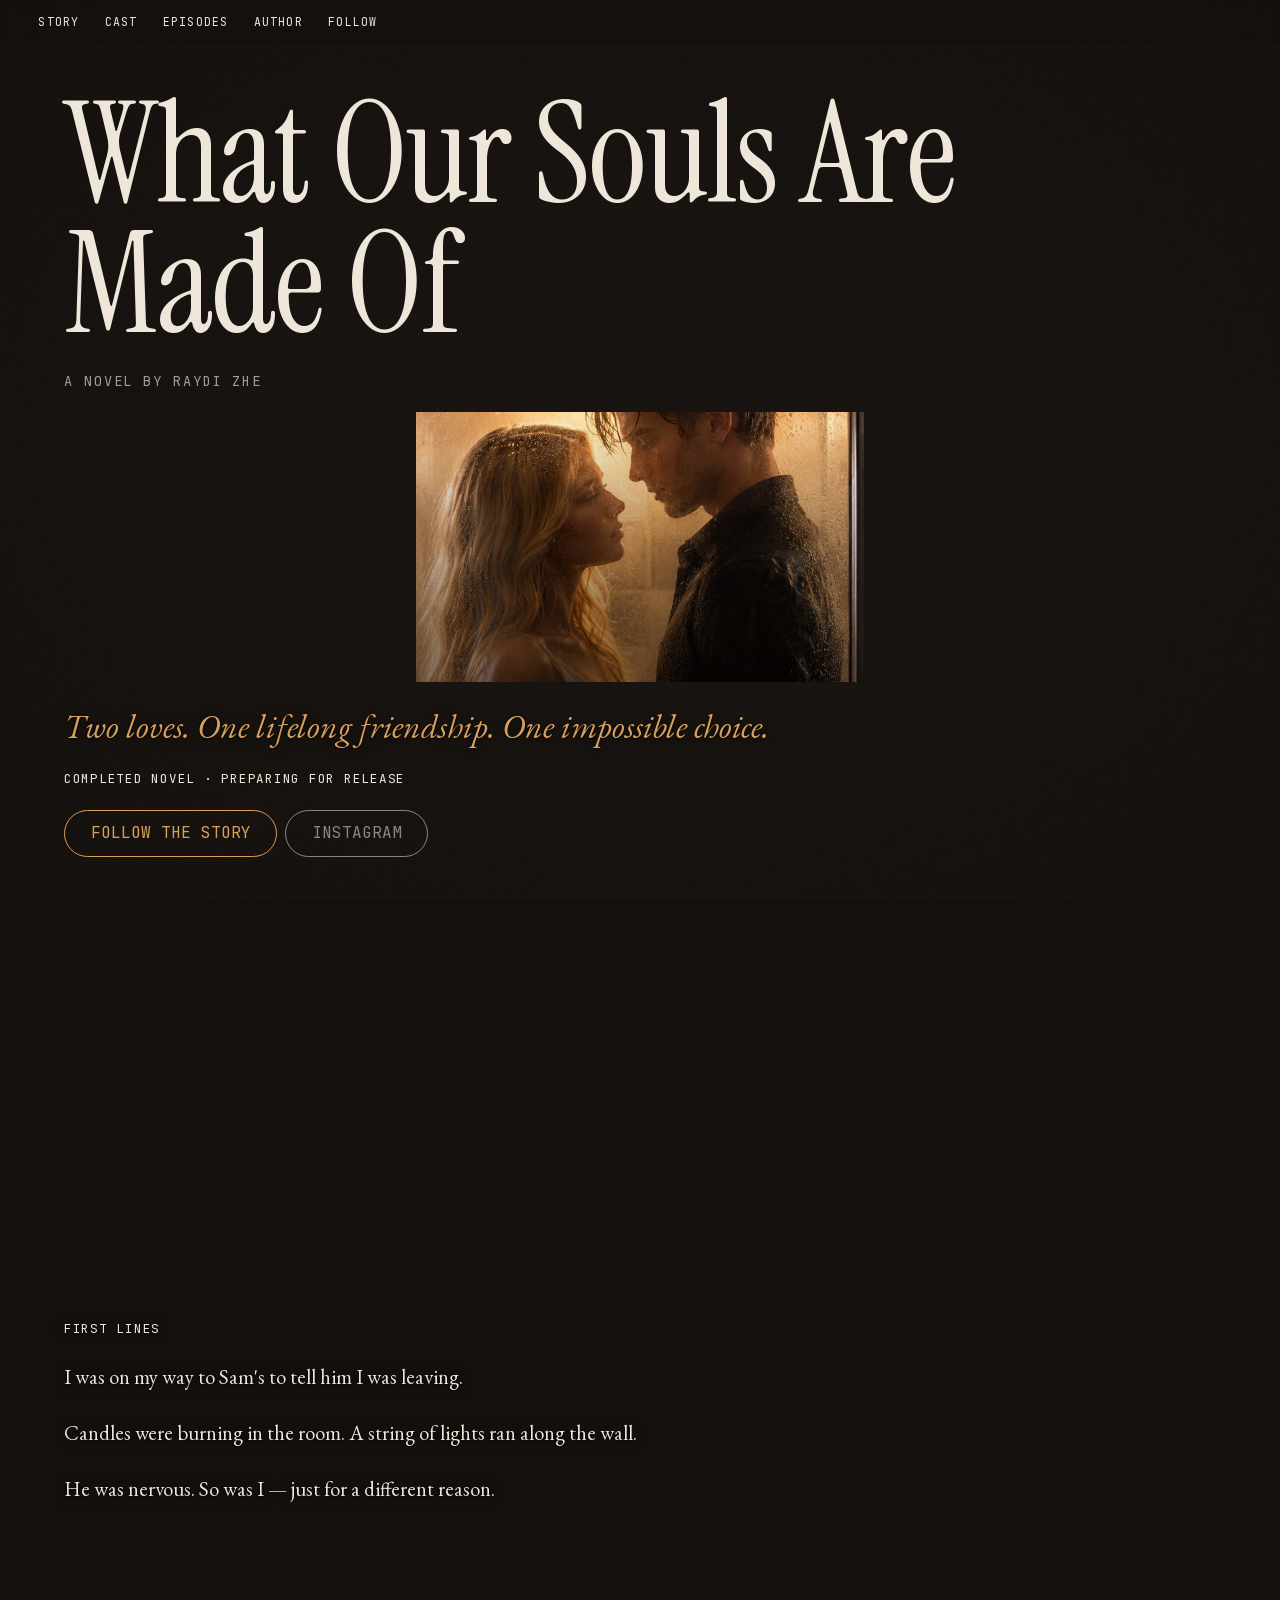
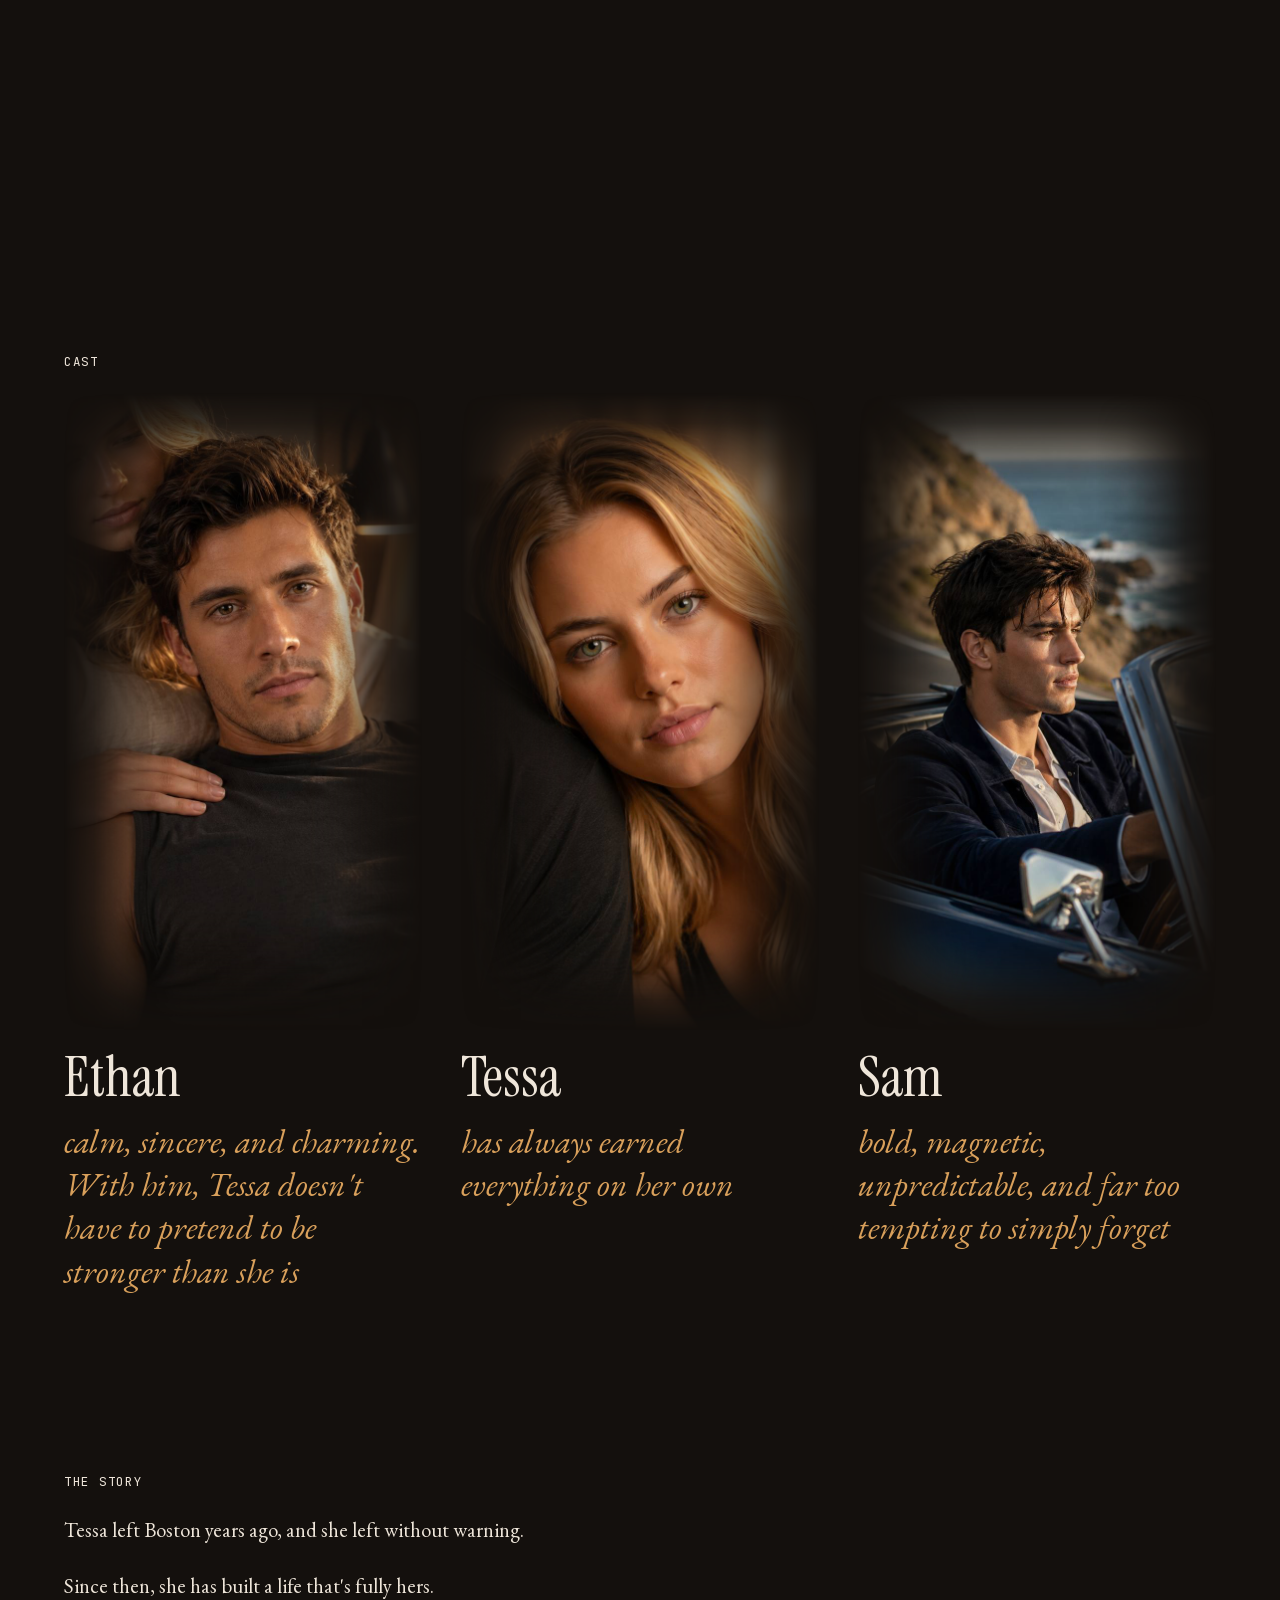
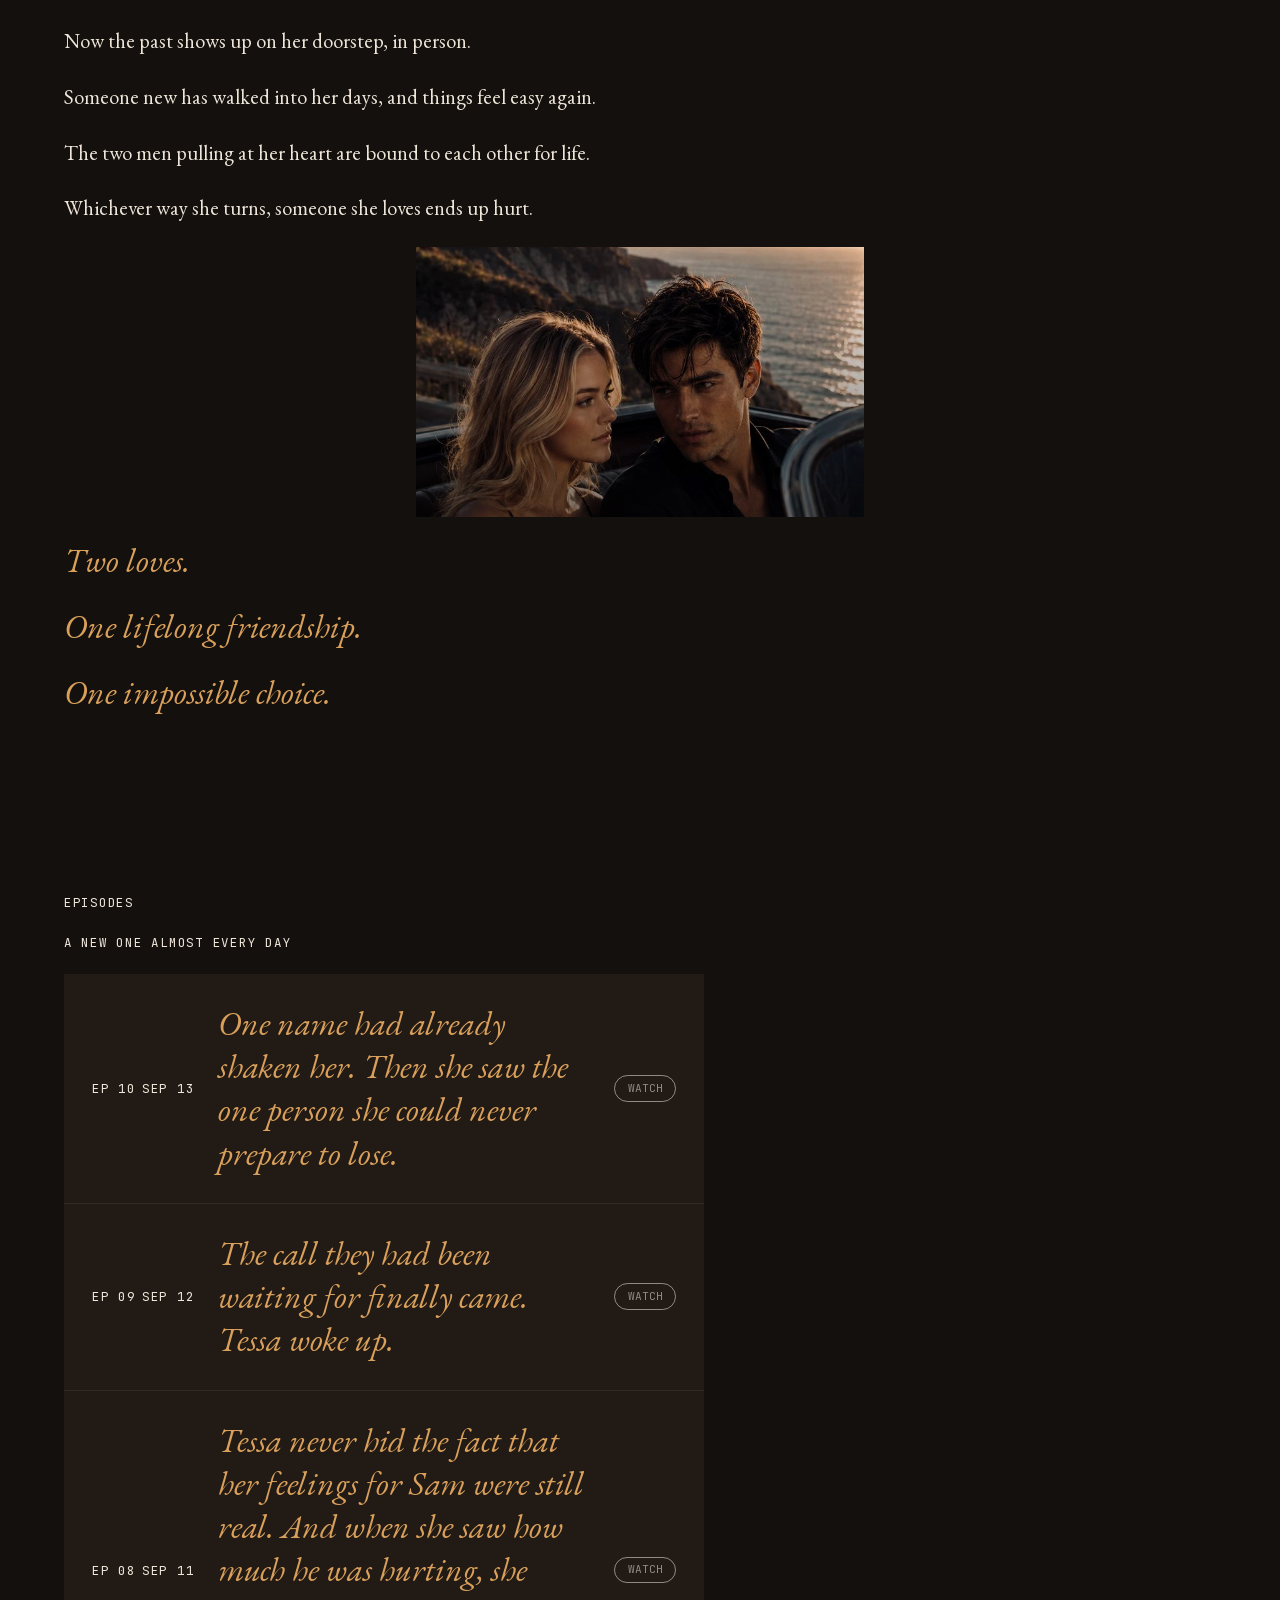
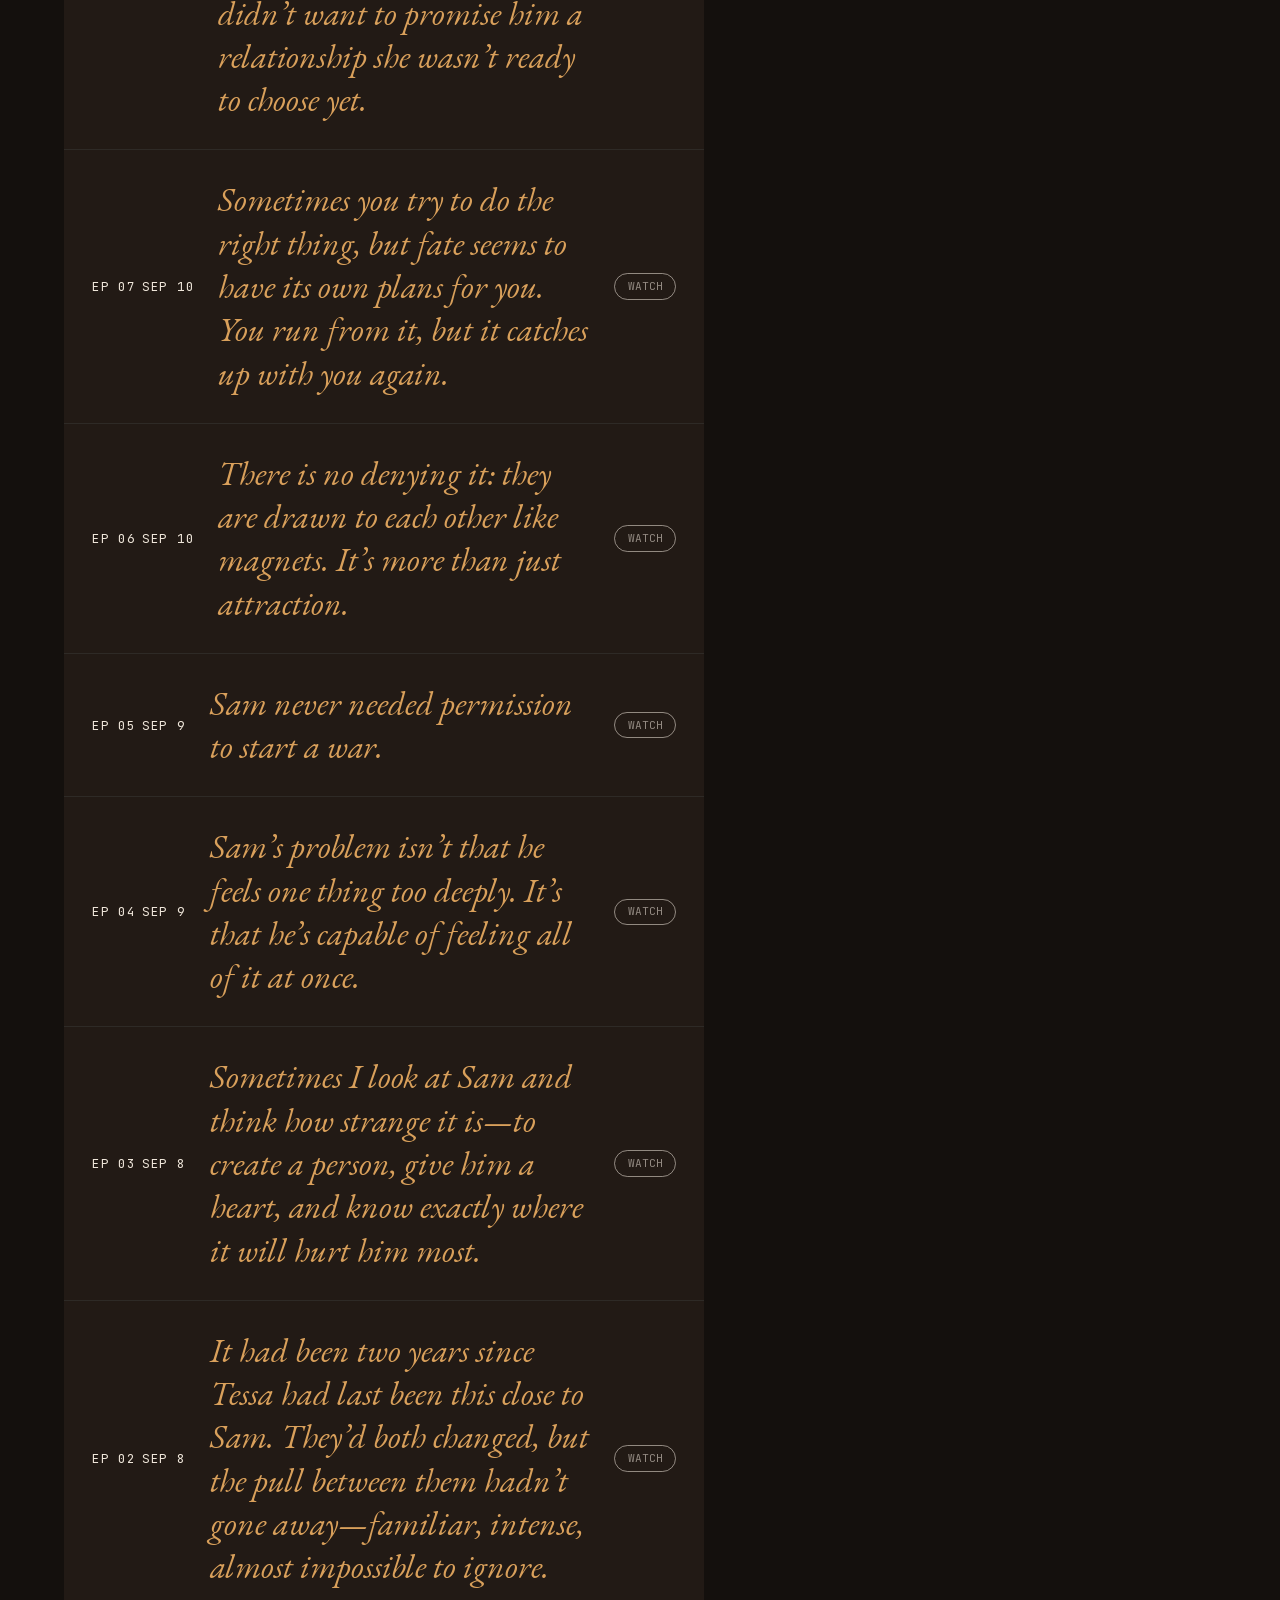
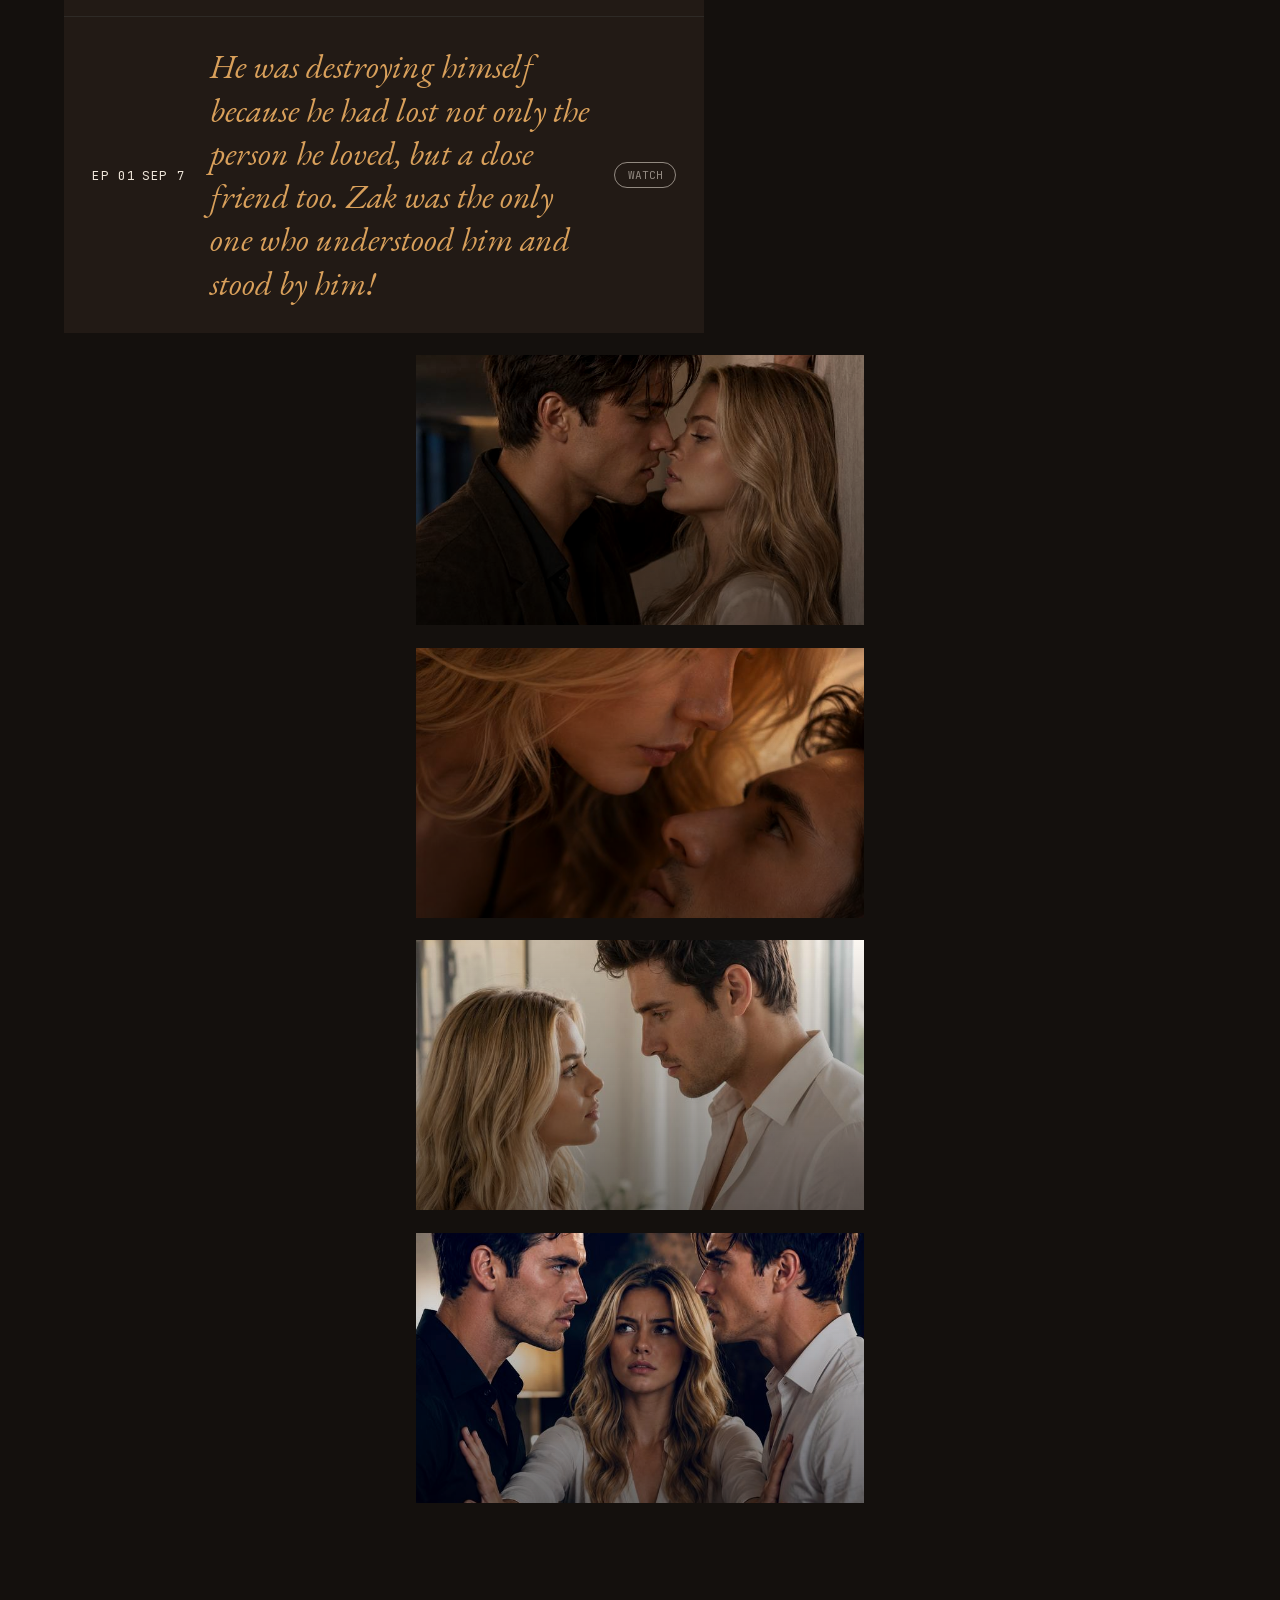
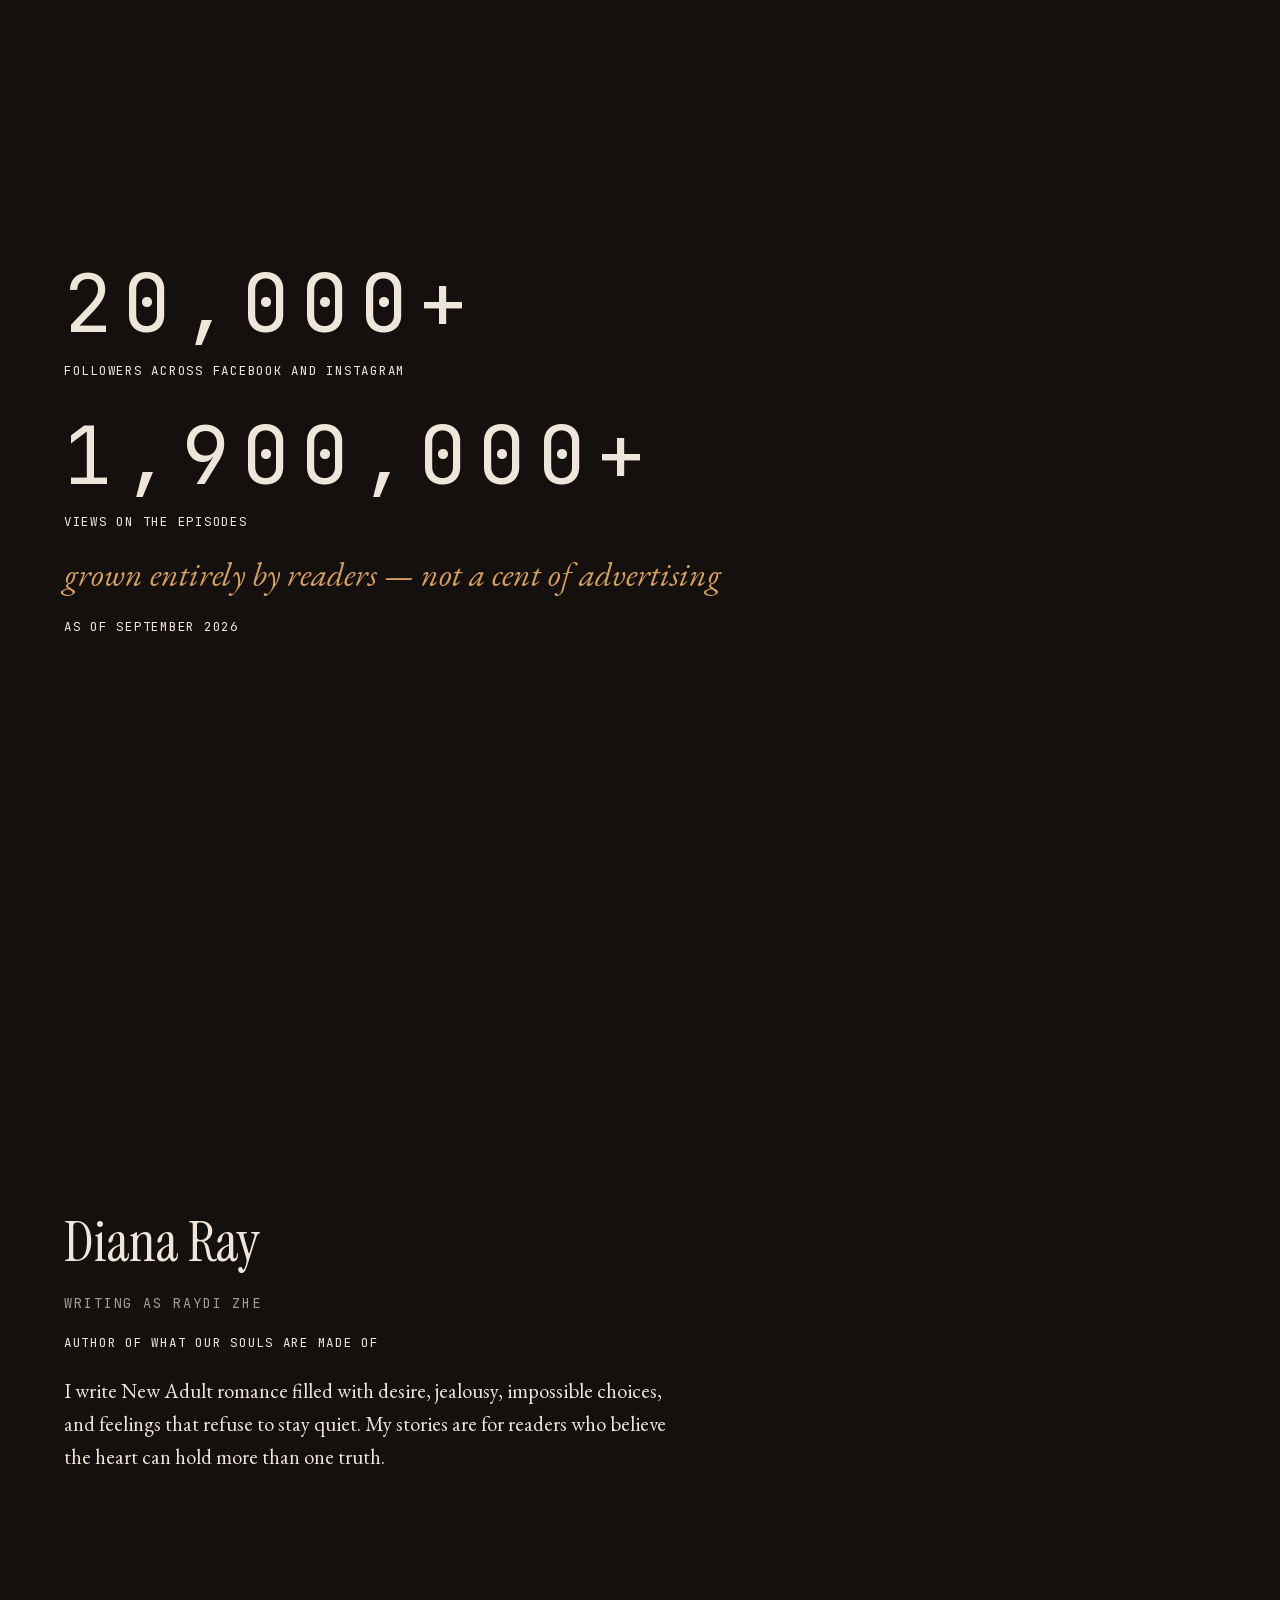
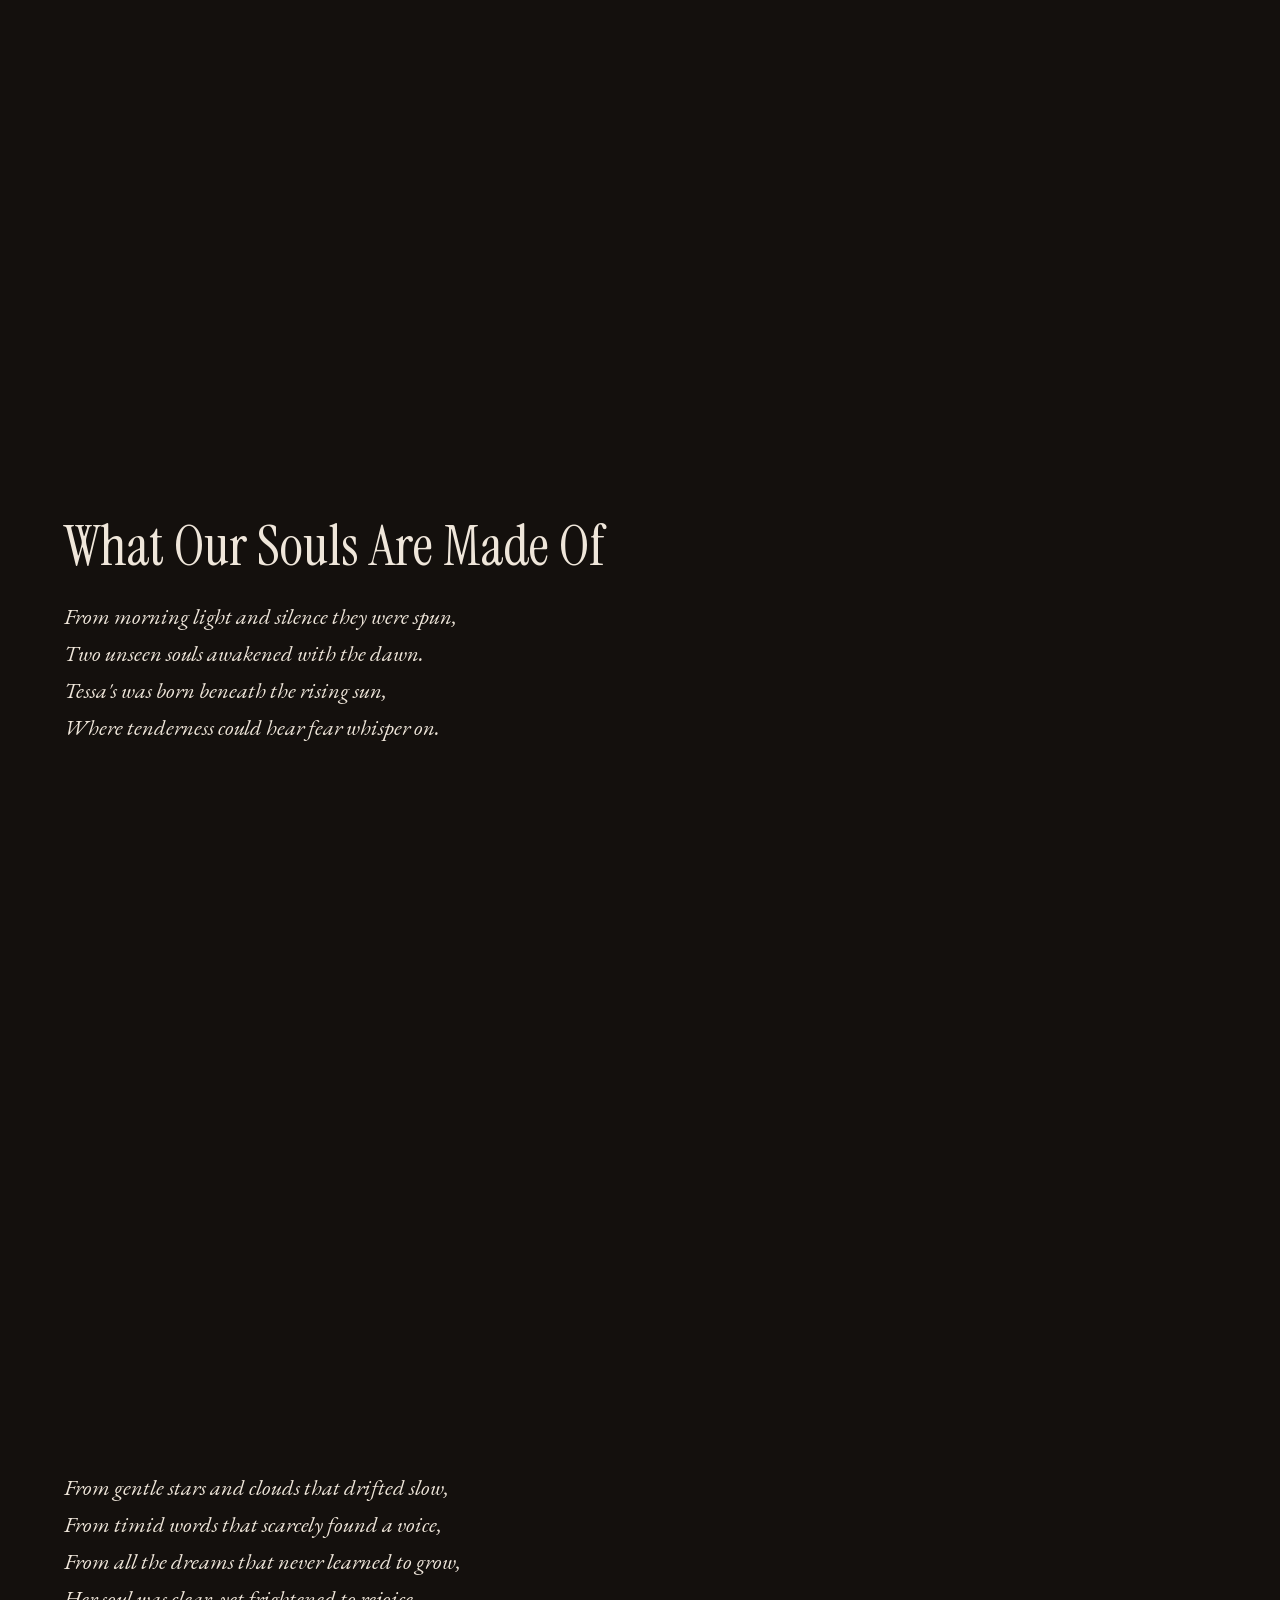
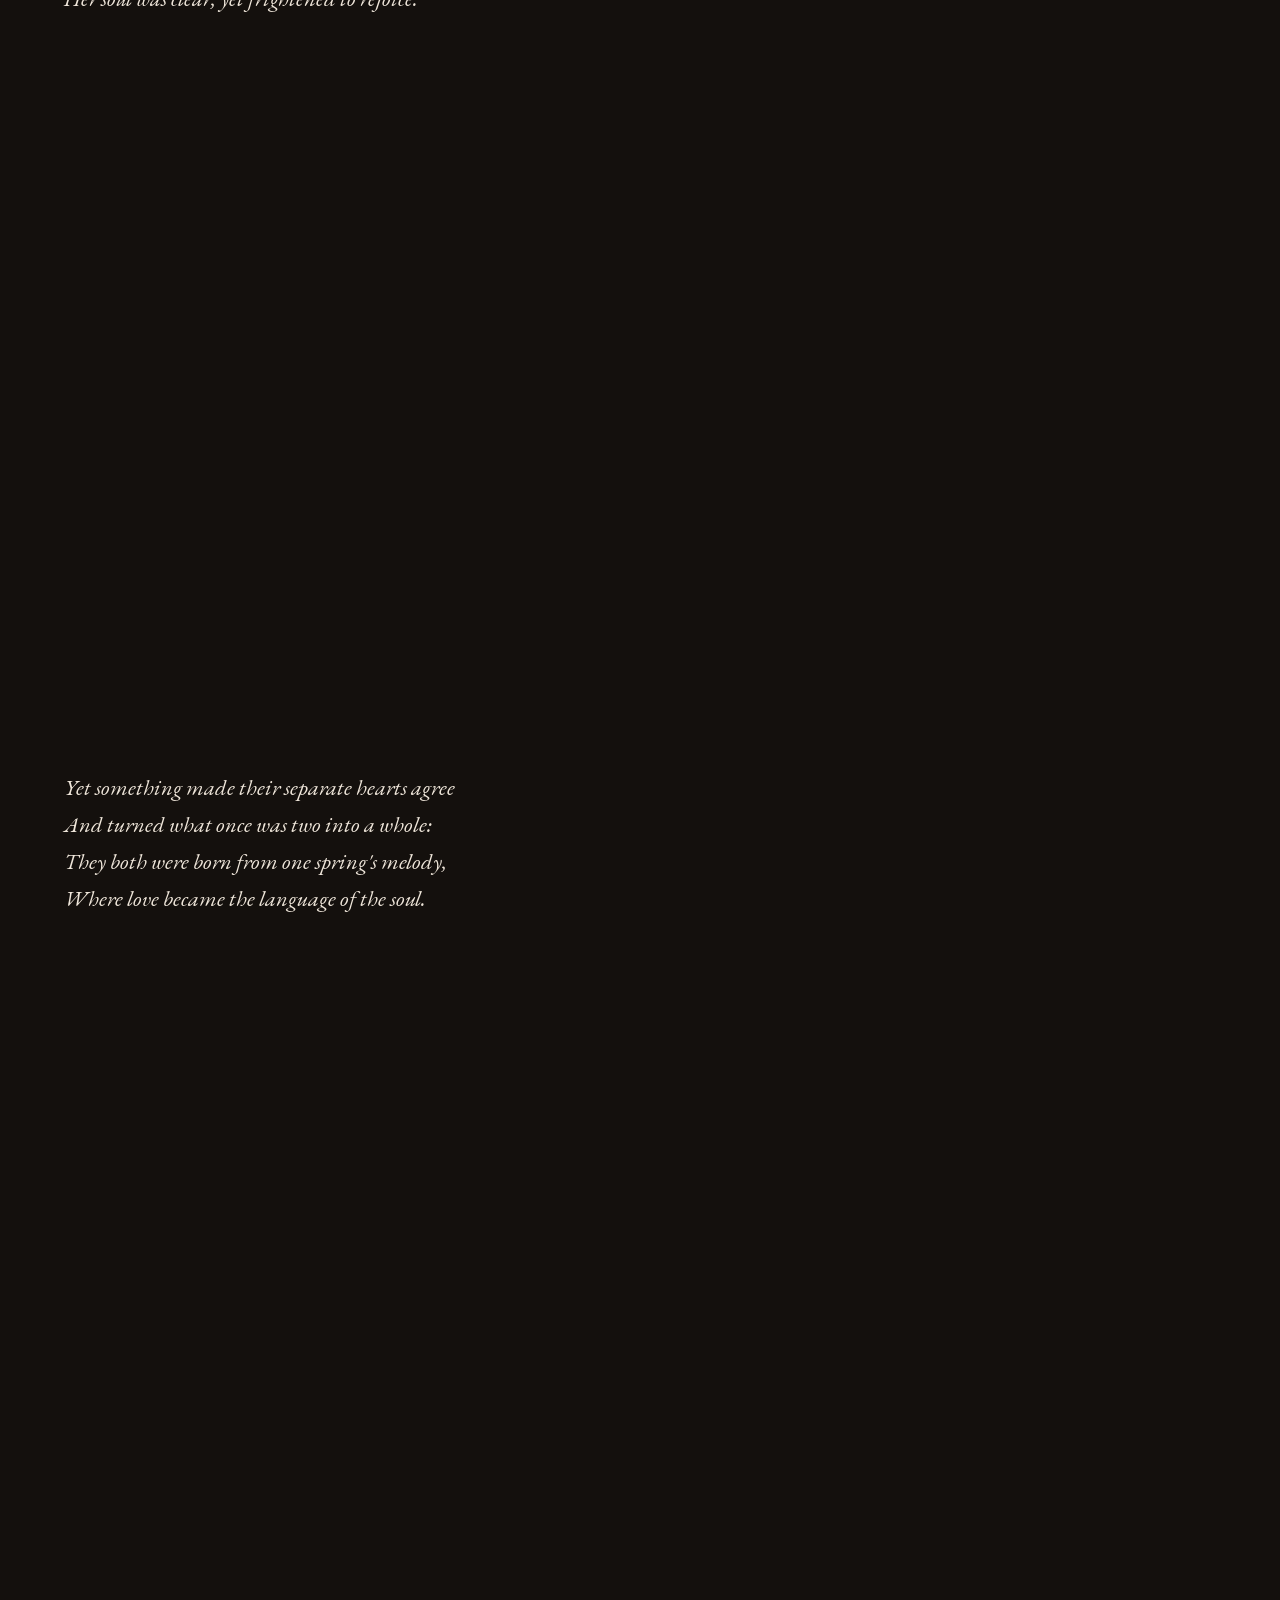
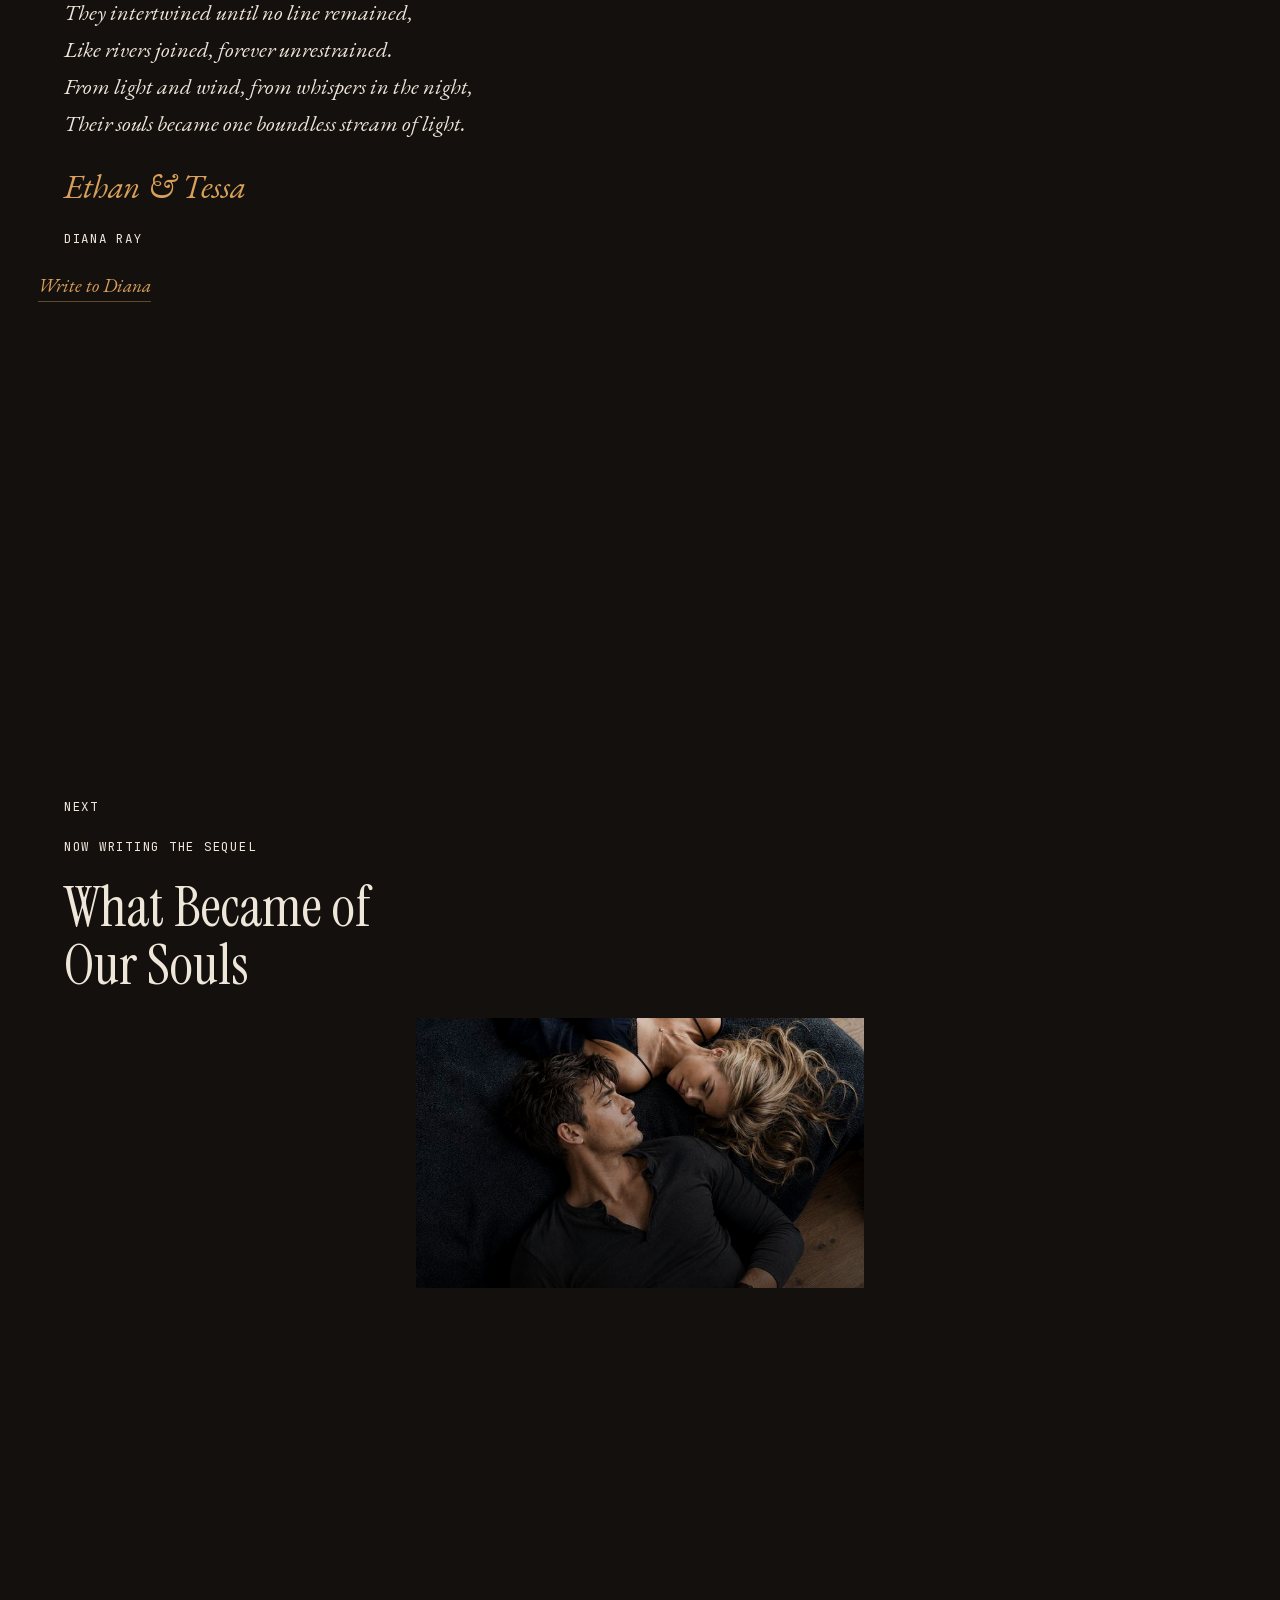
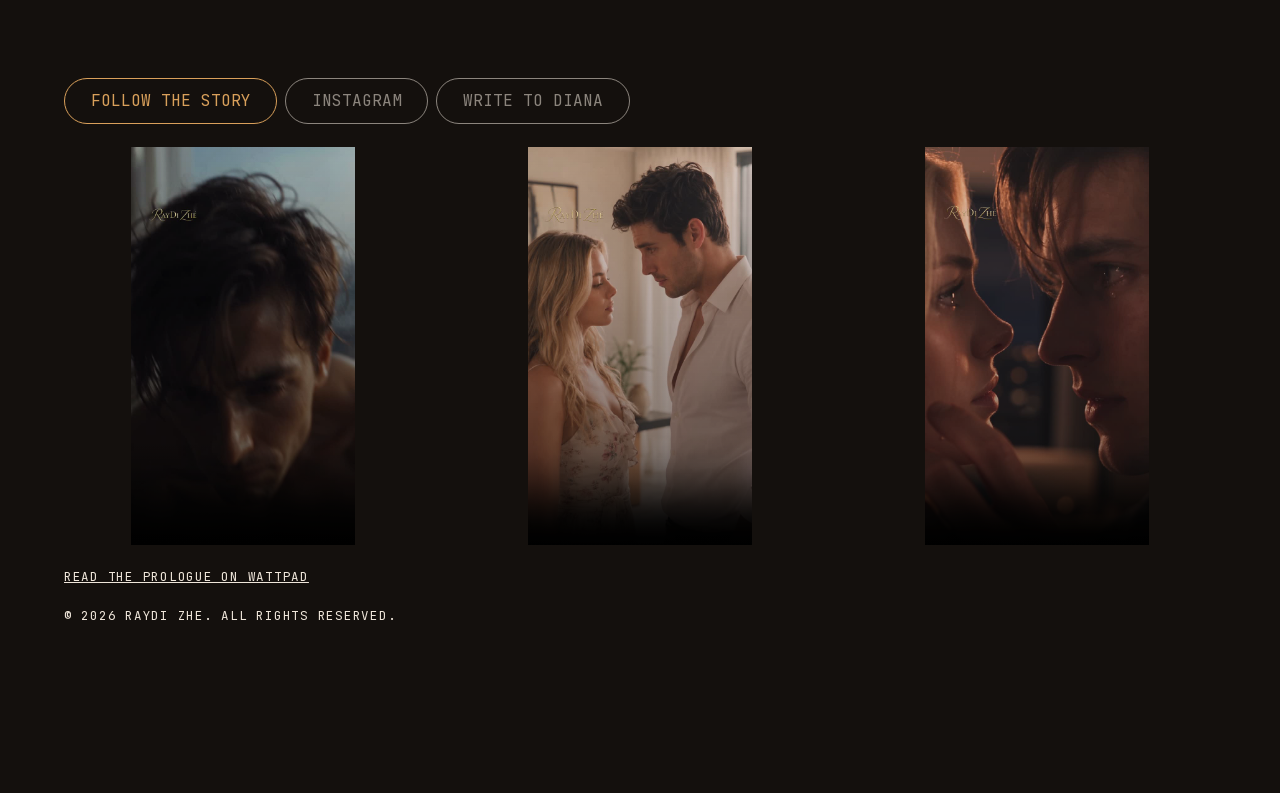
==== commit f9940407: "Почта автора: diana@raydizhe.com" ====
--- a/index.html
+++ b/index.html
@@ -214,7 +214,7 @@
            подписью, когда последняя строфа дописана (author/stage.js); без
            сцены стоит сразу под строфой. Адрес — links.email в content.js, тот же,
            что у кнопки внизу страницы. -->
-      <p class="poem-reply"><a data-link="email" href="mailto:letters@raydizhe.com">Write to Diana</a></p>
+      <p class="poem-reply"><a data-link="email" href="mailto:diana@raydizhe.com">Write to Diana</a></p>
     </div>
   </section>
 
@@ -238,7 +238,7 @@
       <p class="follow-row">
         <a class="btn" data-link="facebook" href="https://www.facebook.com/profile.php?id=61592874008419" target="_blank" rel="noopener">Follow the story</a>
         <a class="btn-ghost" data-link="instagram" href="https://www.instagram.com/raydizhe" target="_blank" rel="noopener">Instagram</a>
-        <a class="btn-ghost" data-link="email" href="mailto:letters@raydizhe.com">Write to Diana</a>
+        <a class="btn-ghost" data-link="email" href="mailto:diana@raydizhe.com">Write to Diana</a>
       </p>
       <!-- Три ролика — и фолбэк, и источники текстур для колеса в сцене
            (как <img> у кадров). Без autoplay и muted: автозапуск и глушение
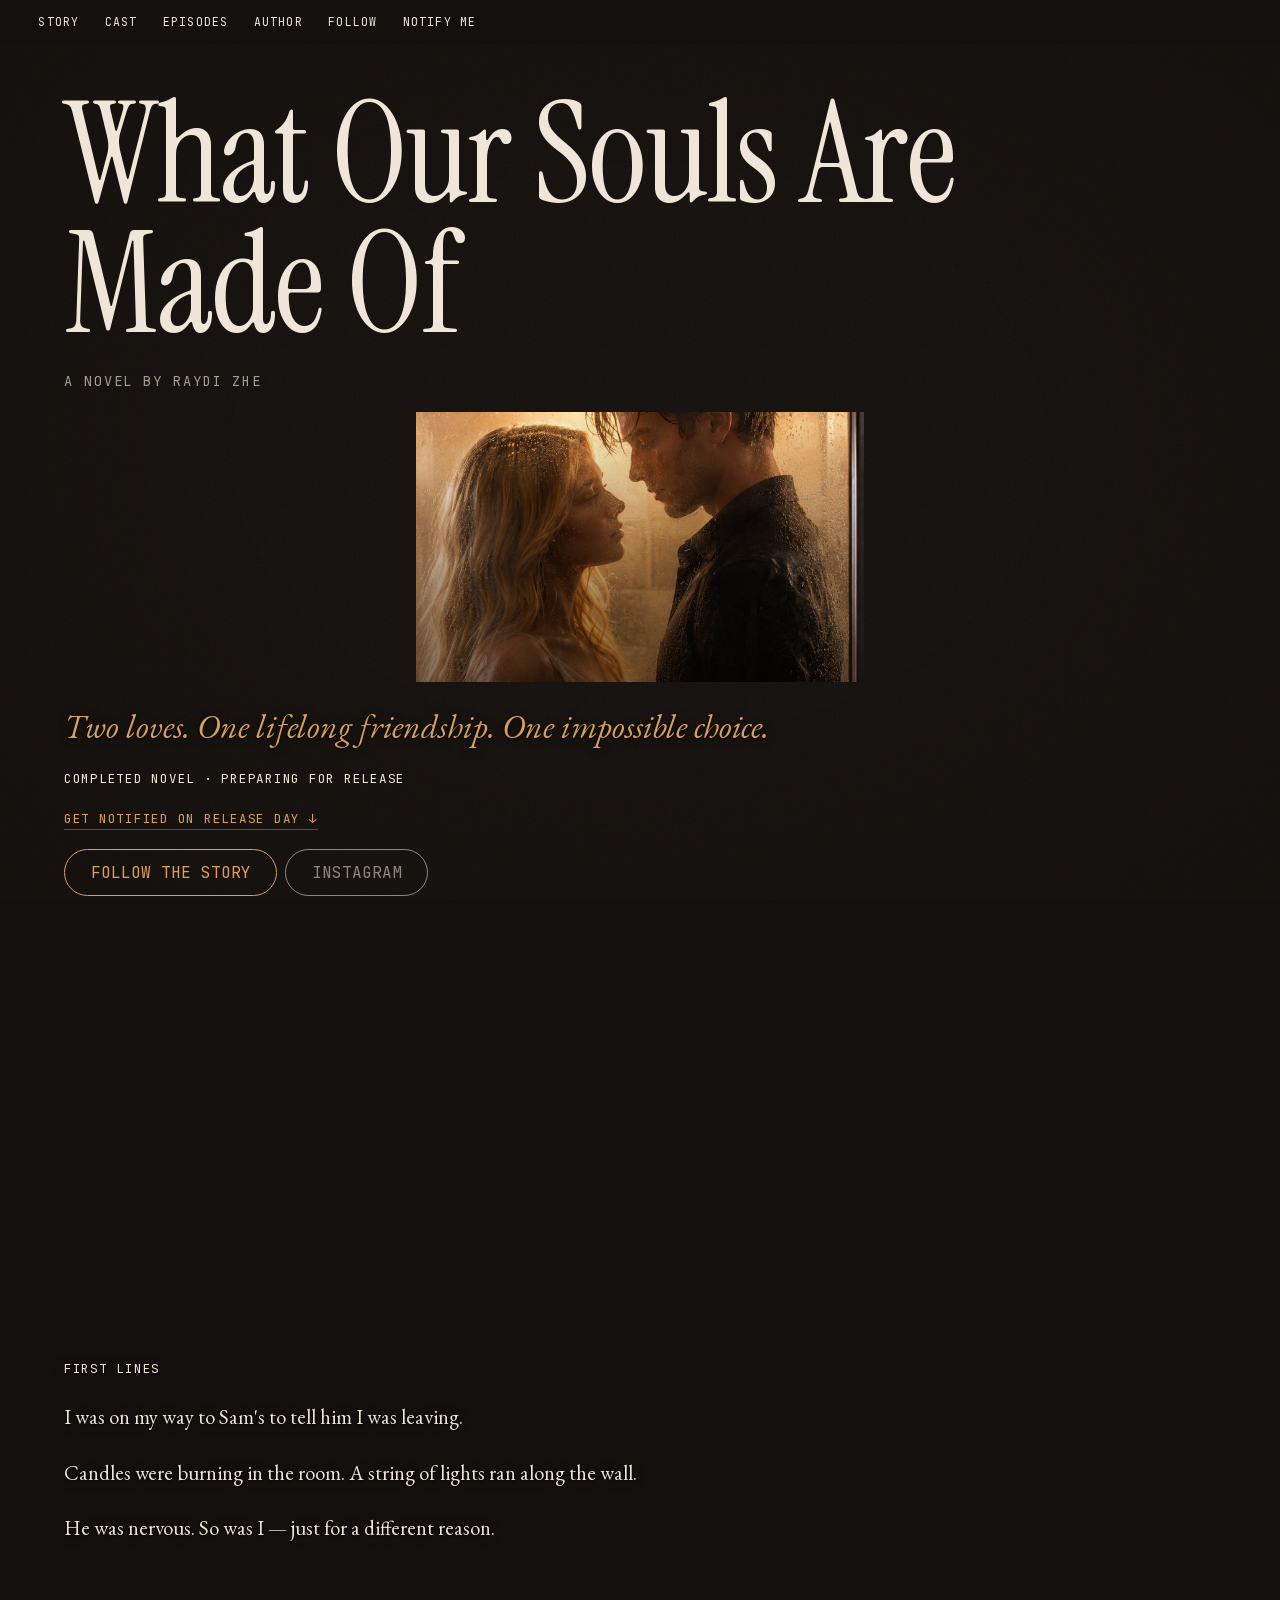
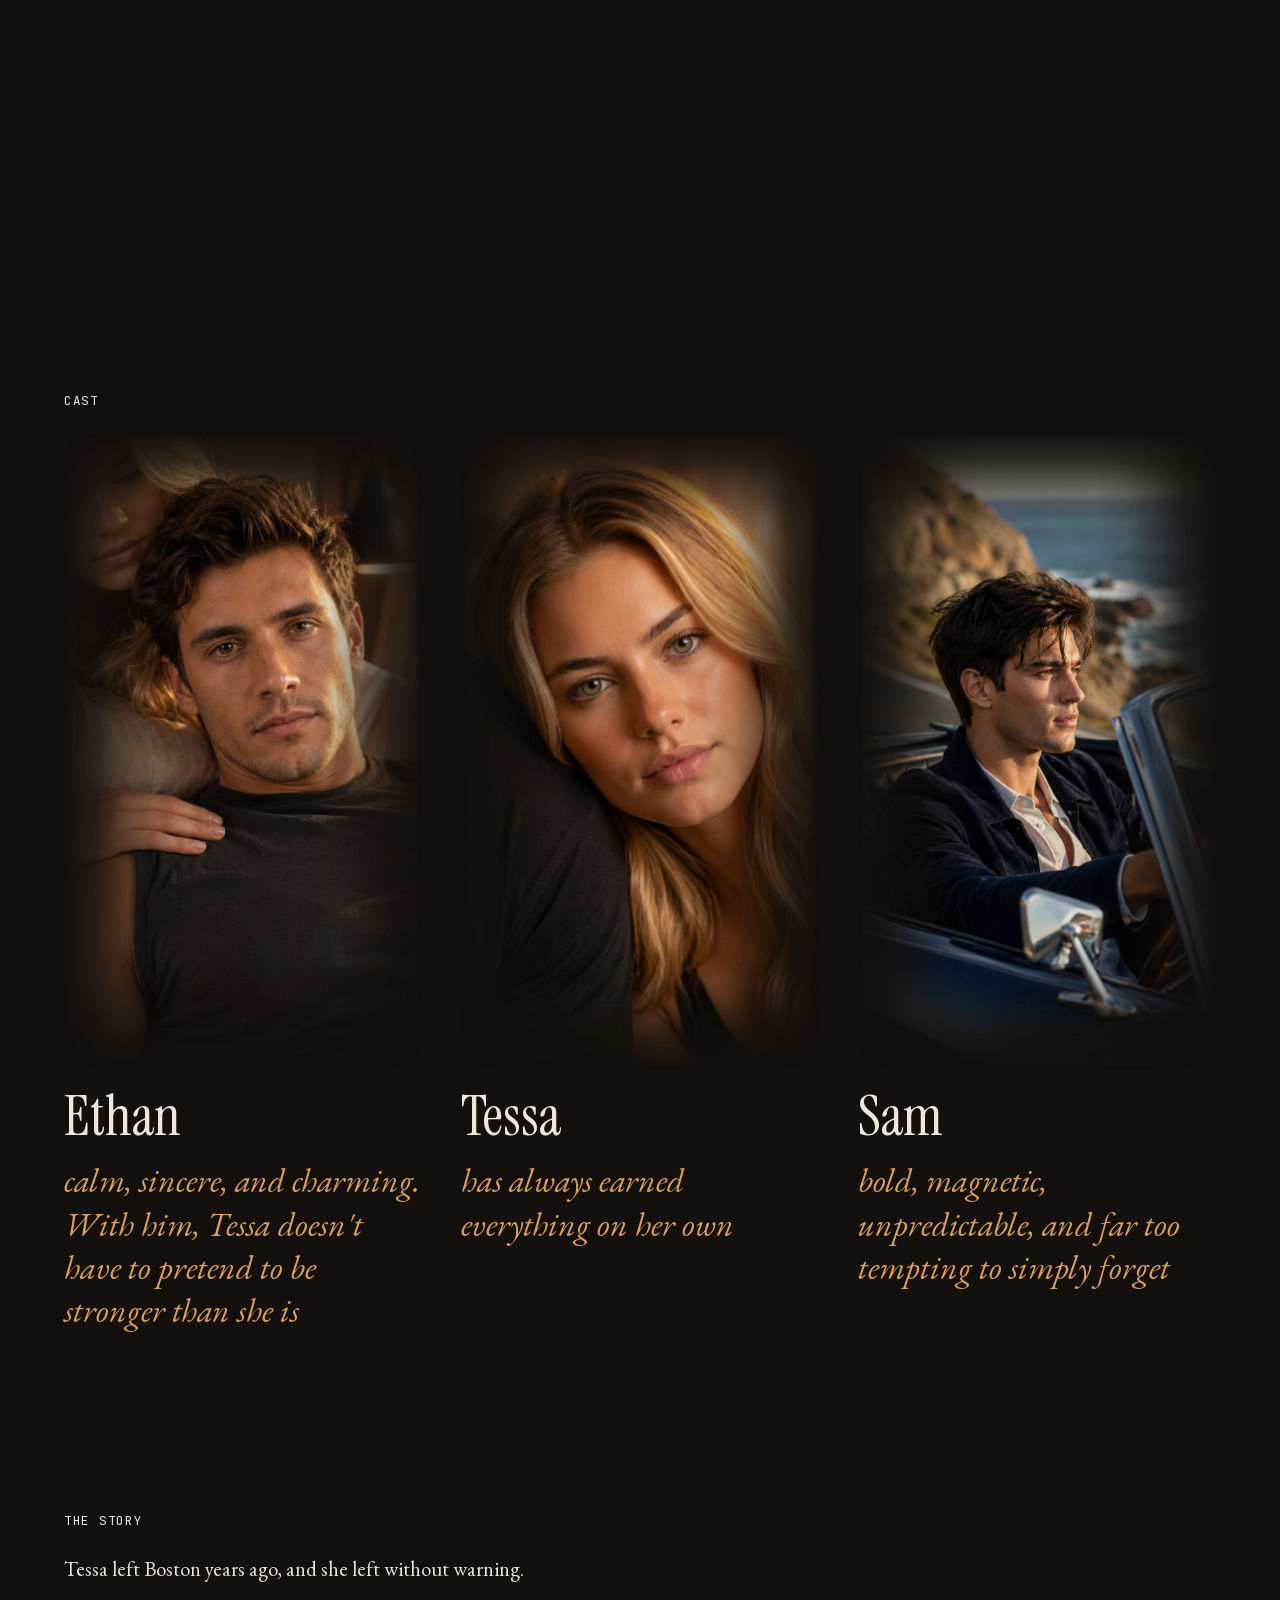
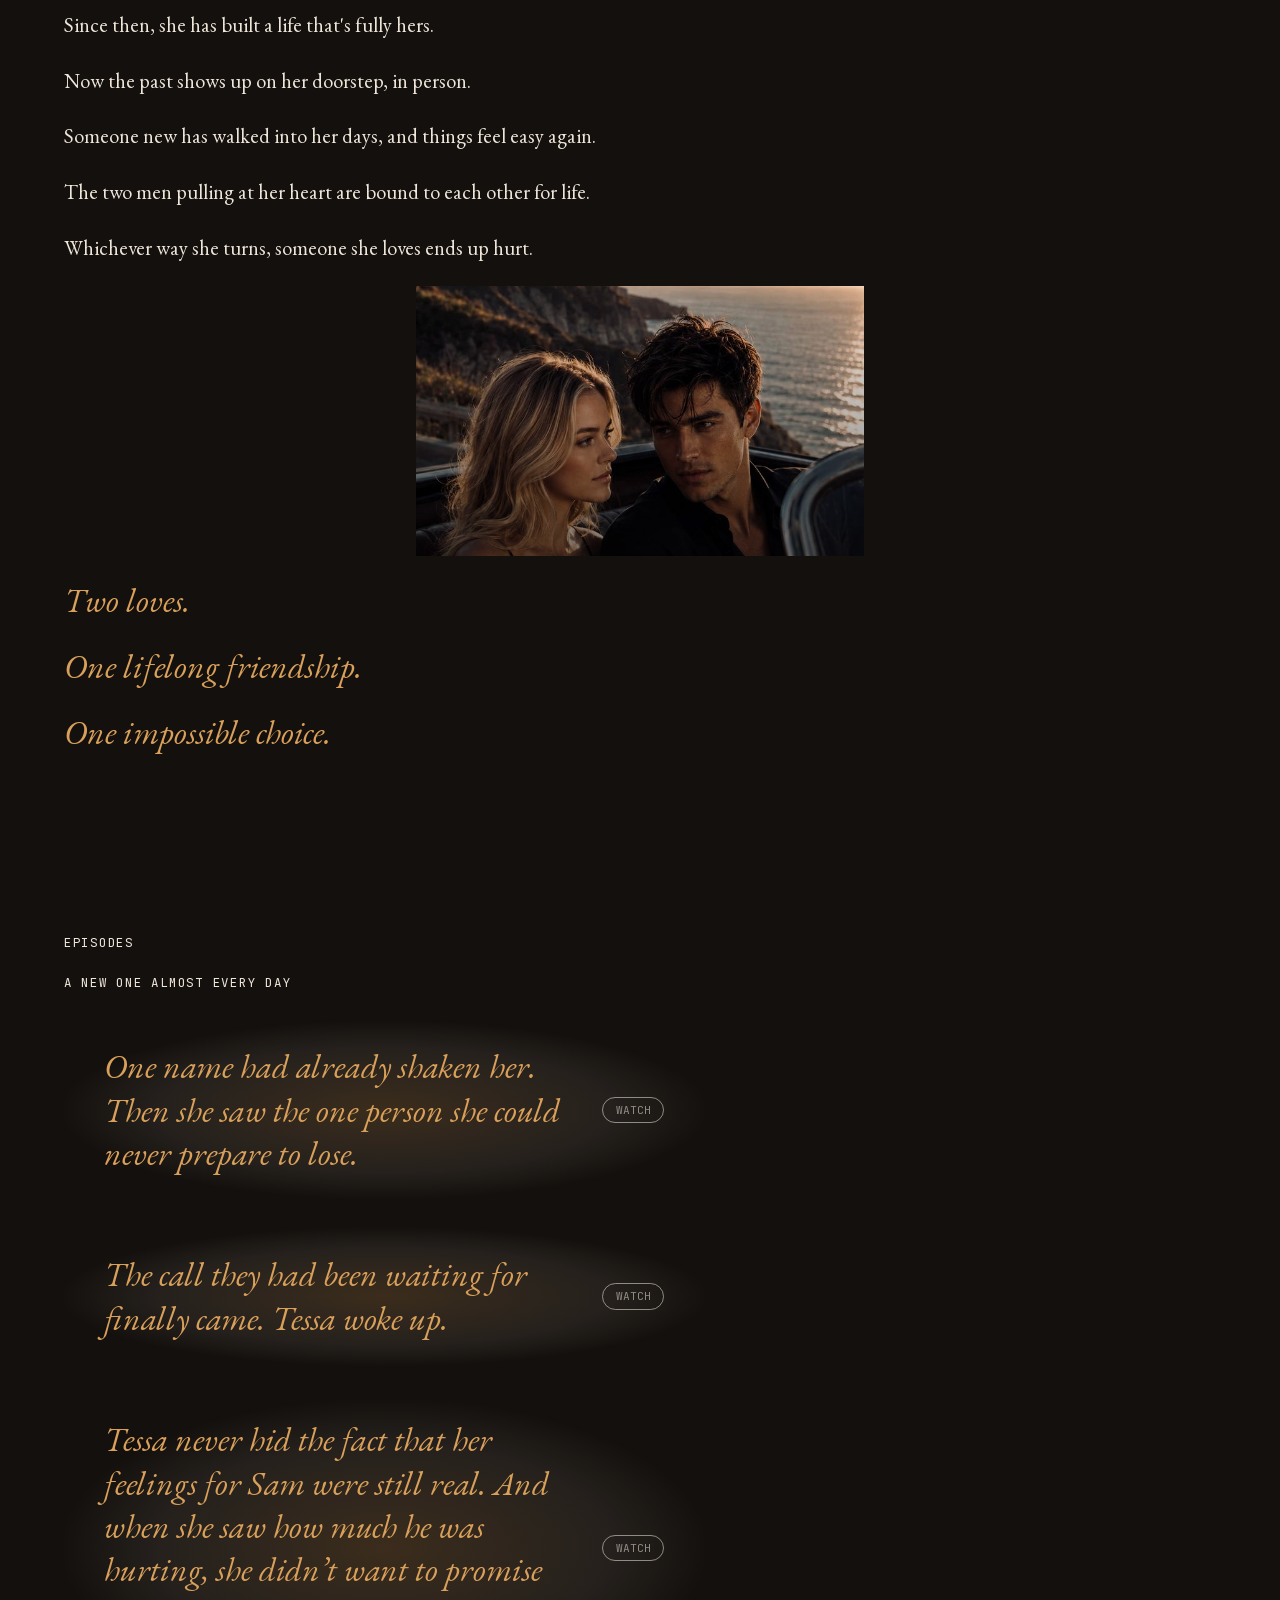
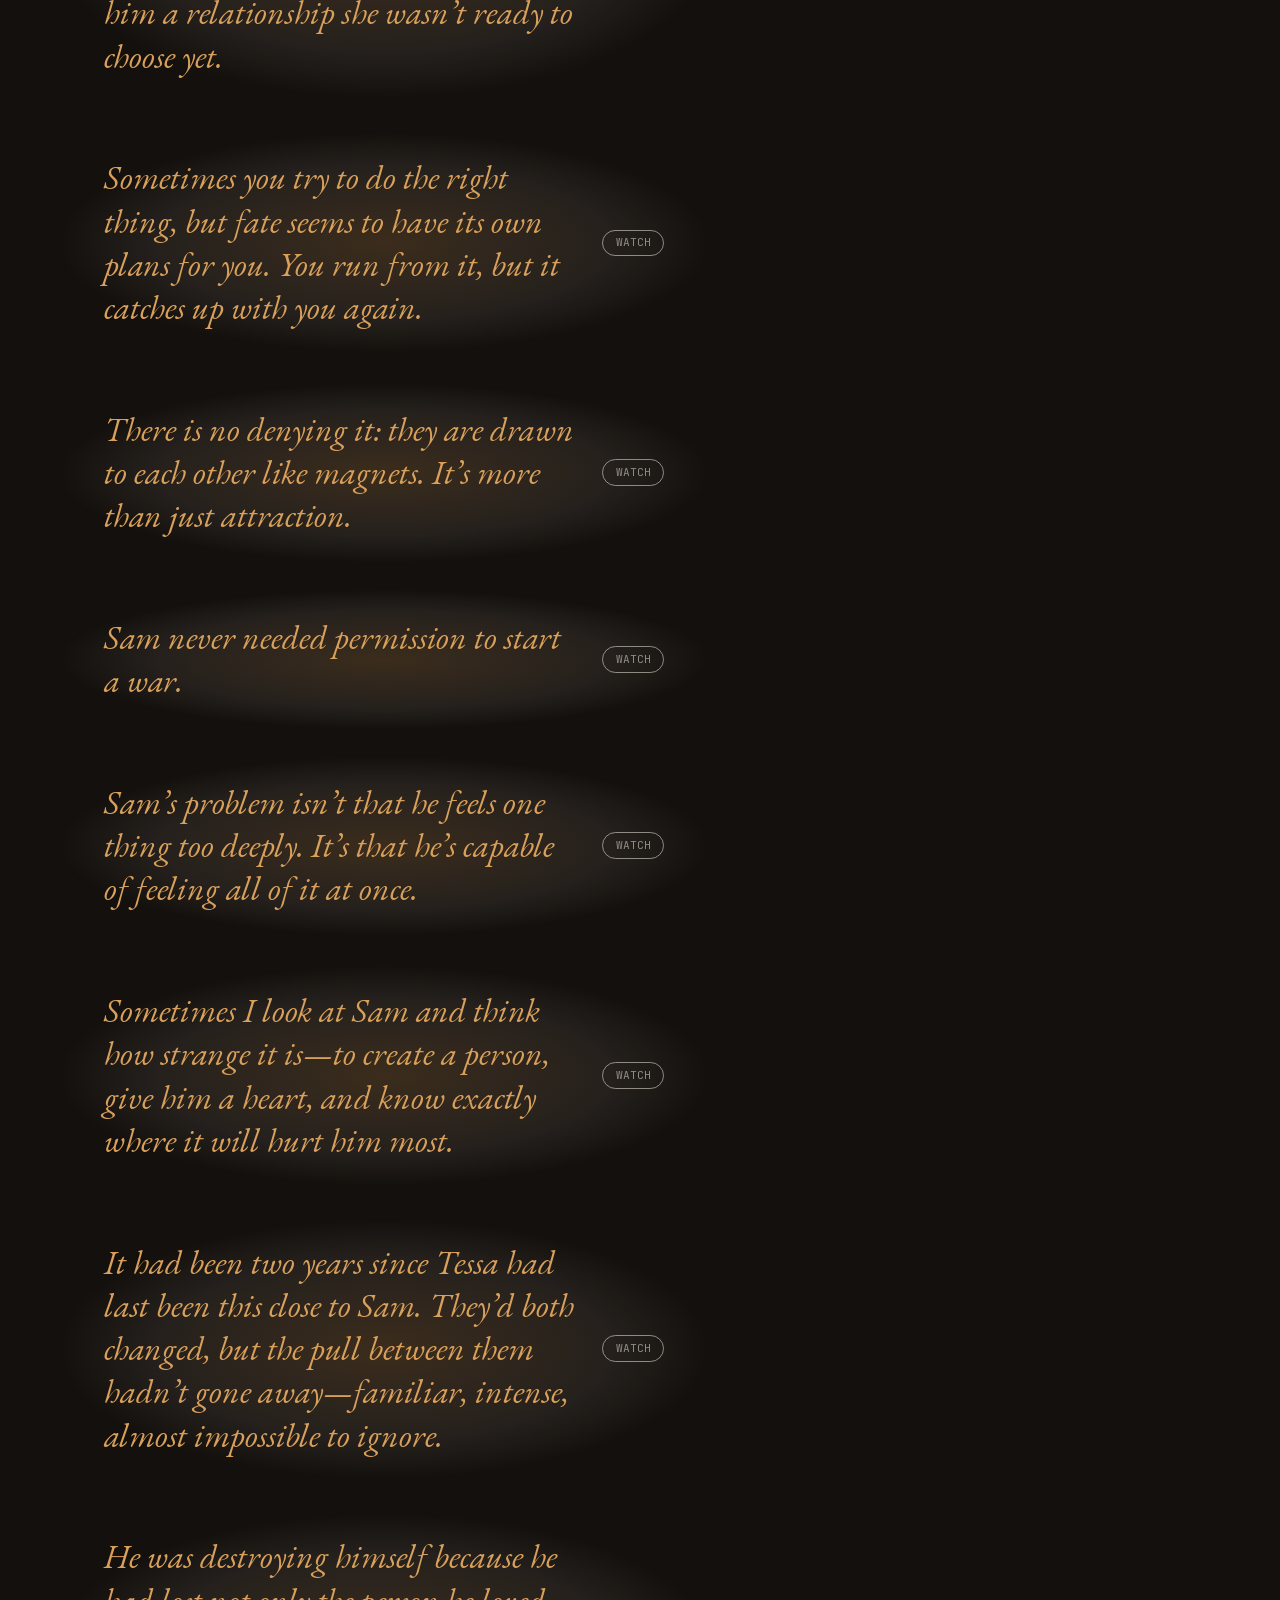
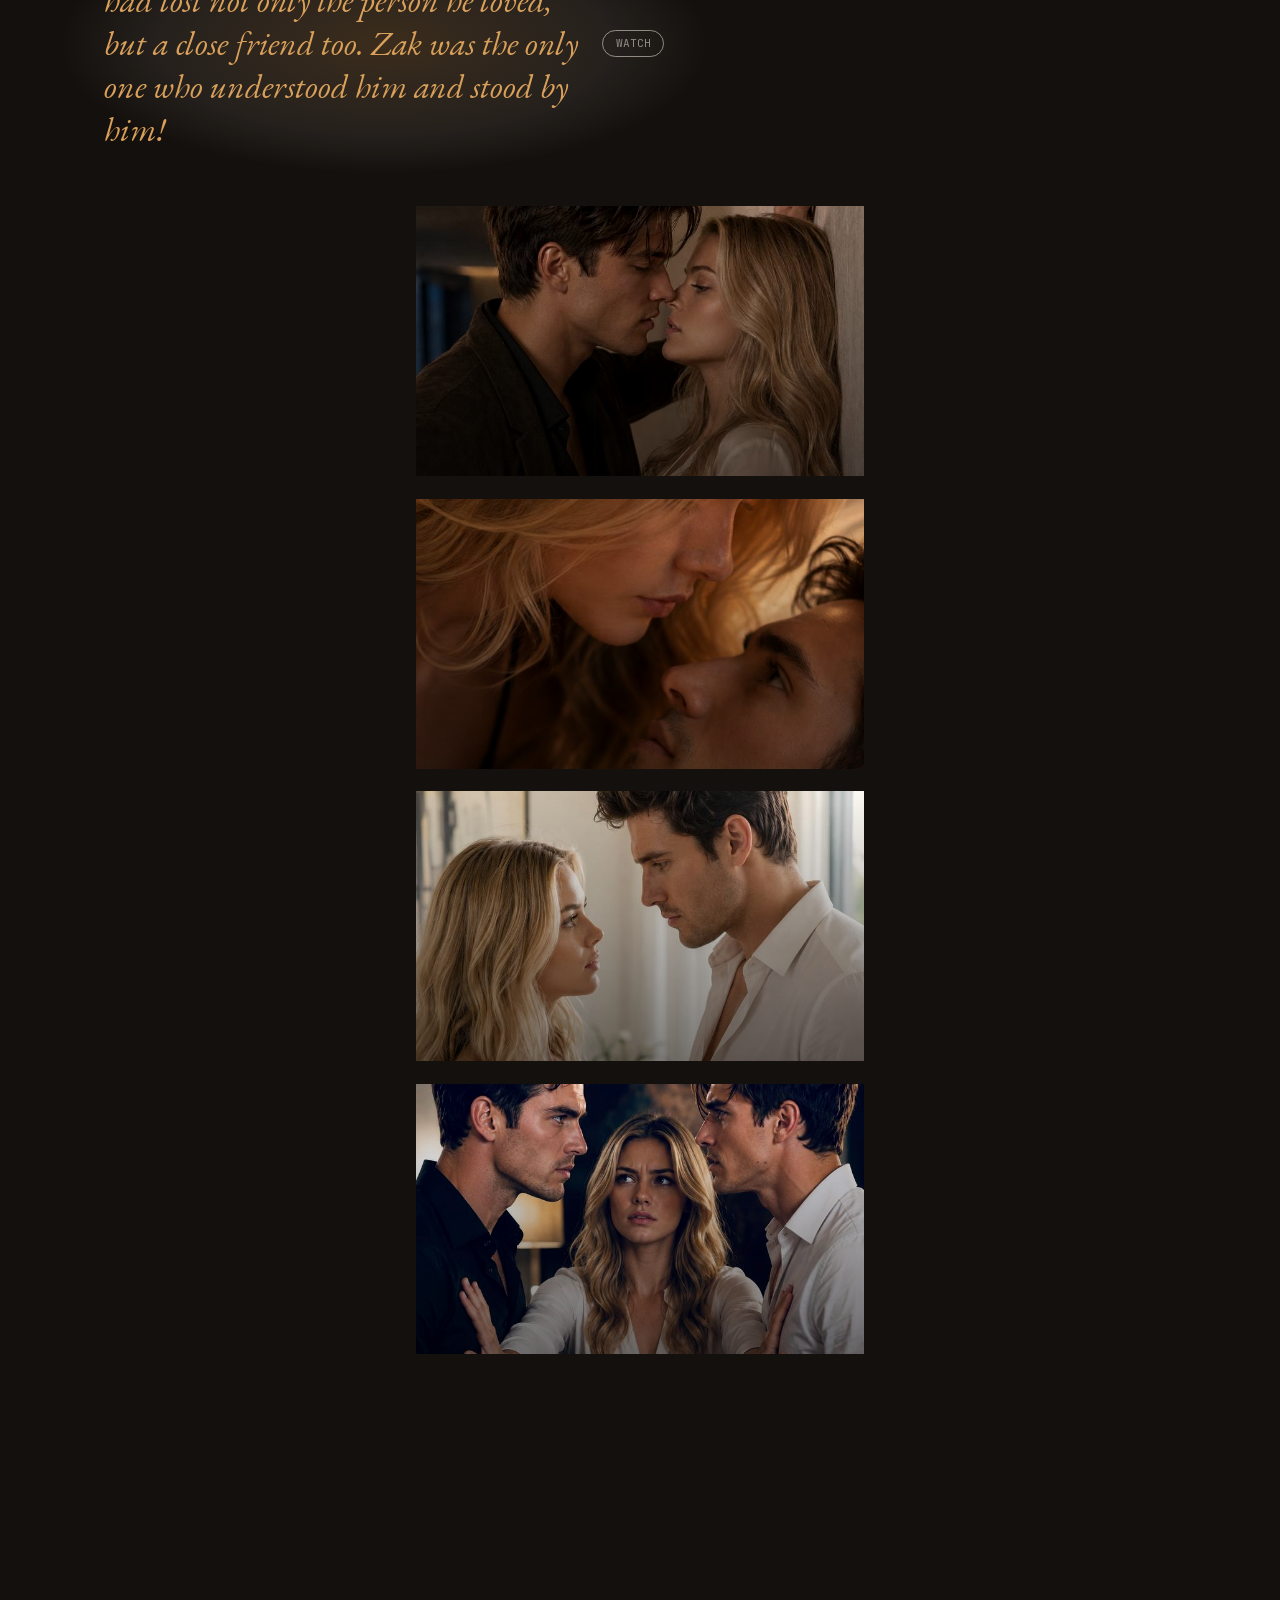
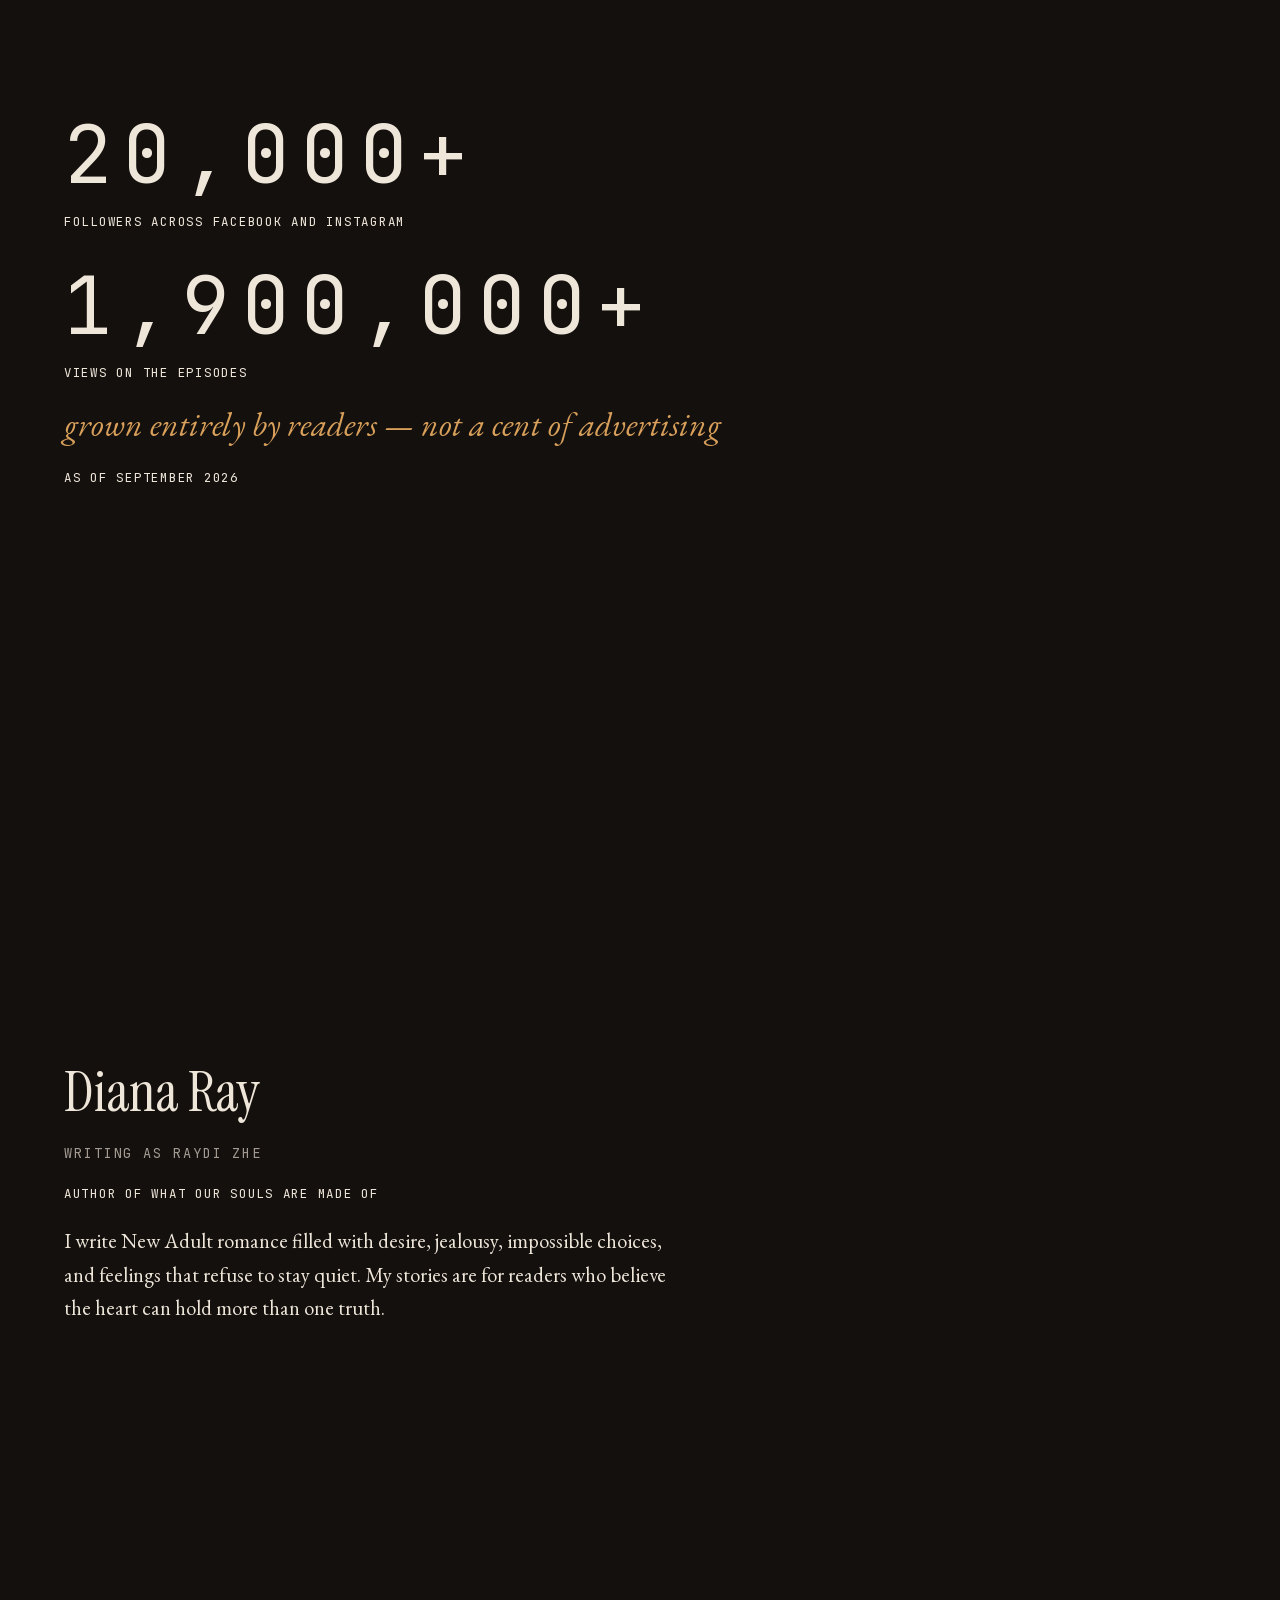
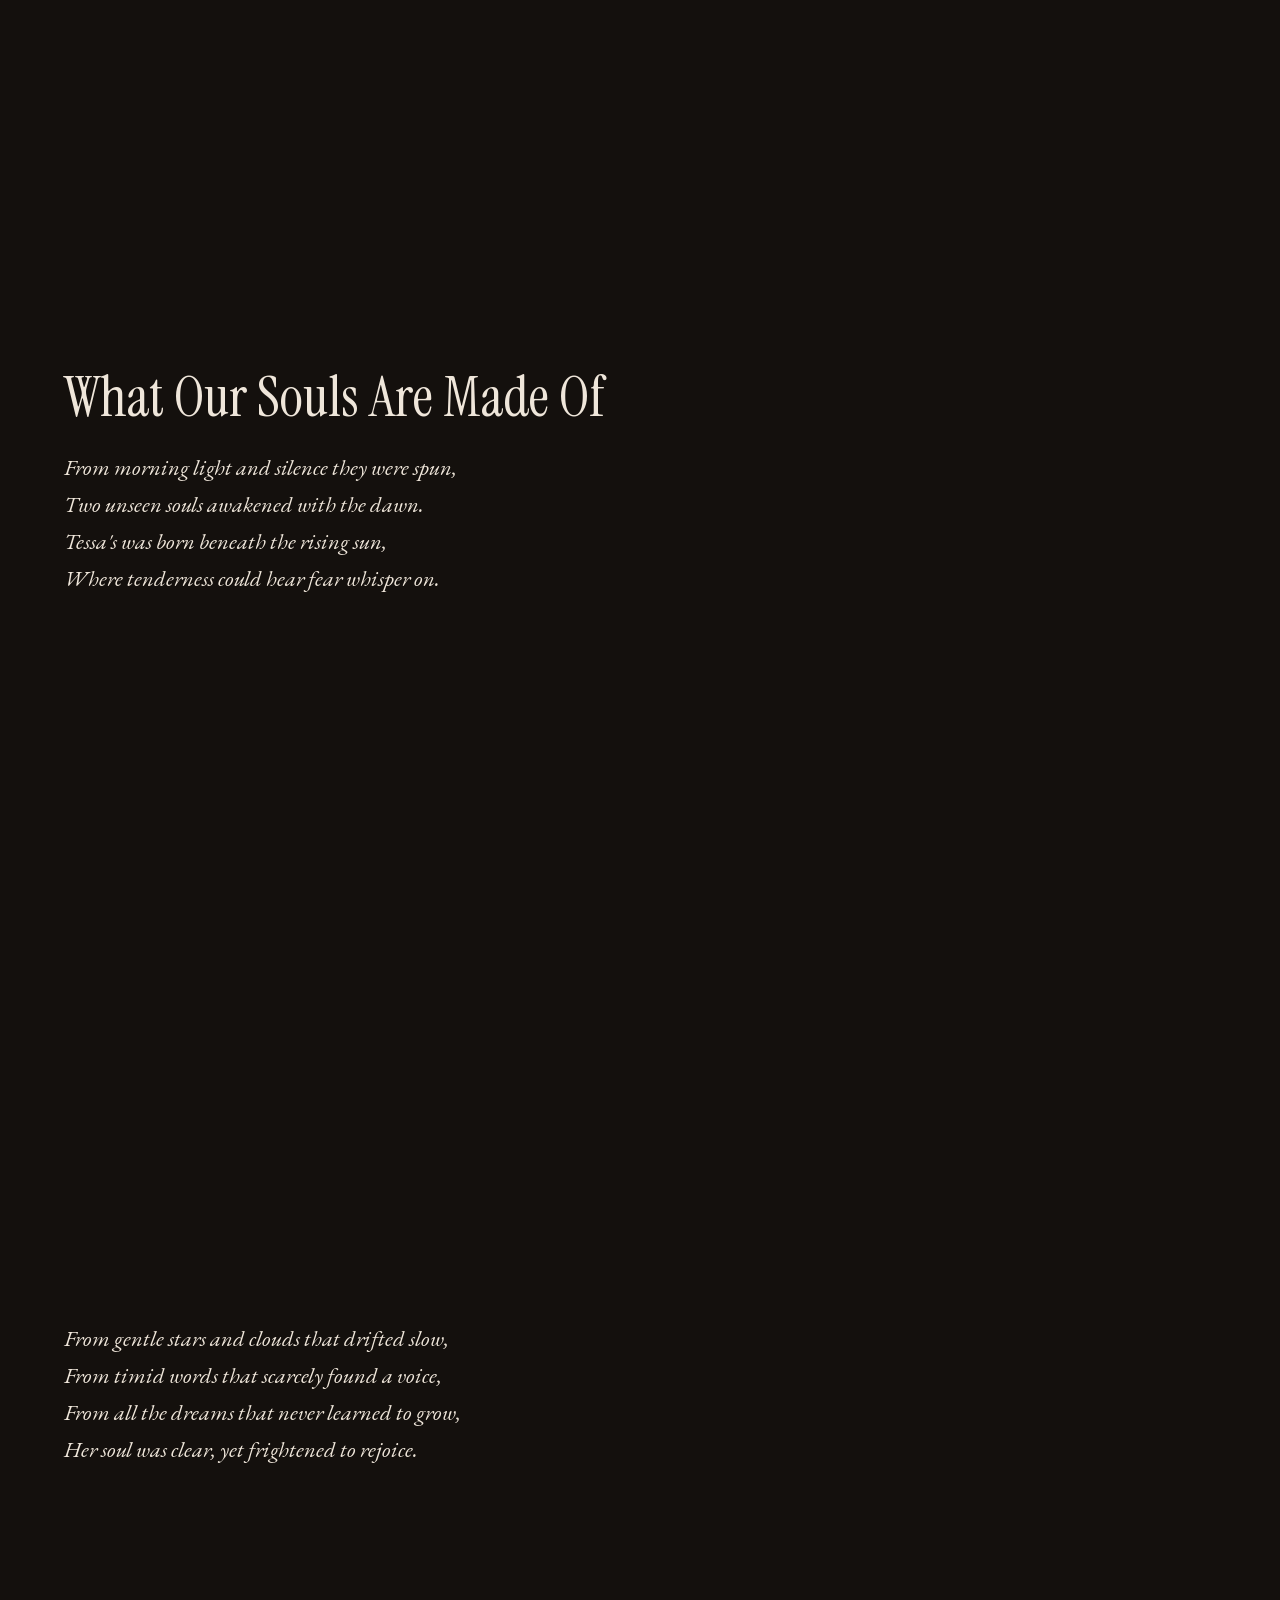
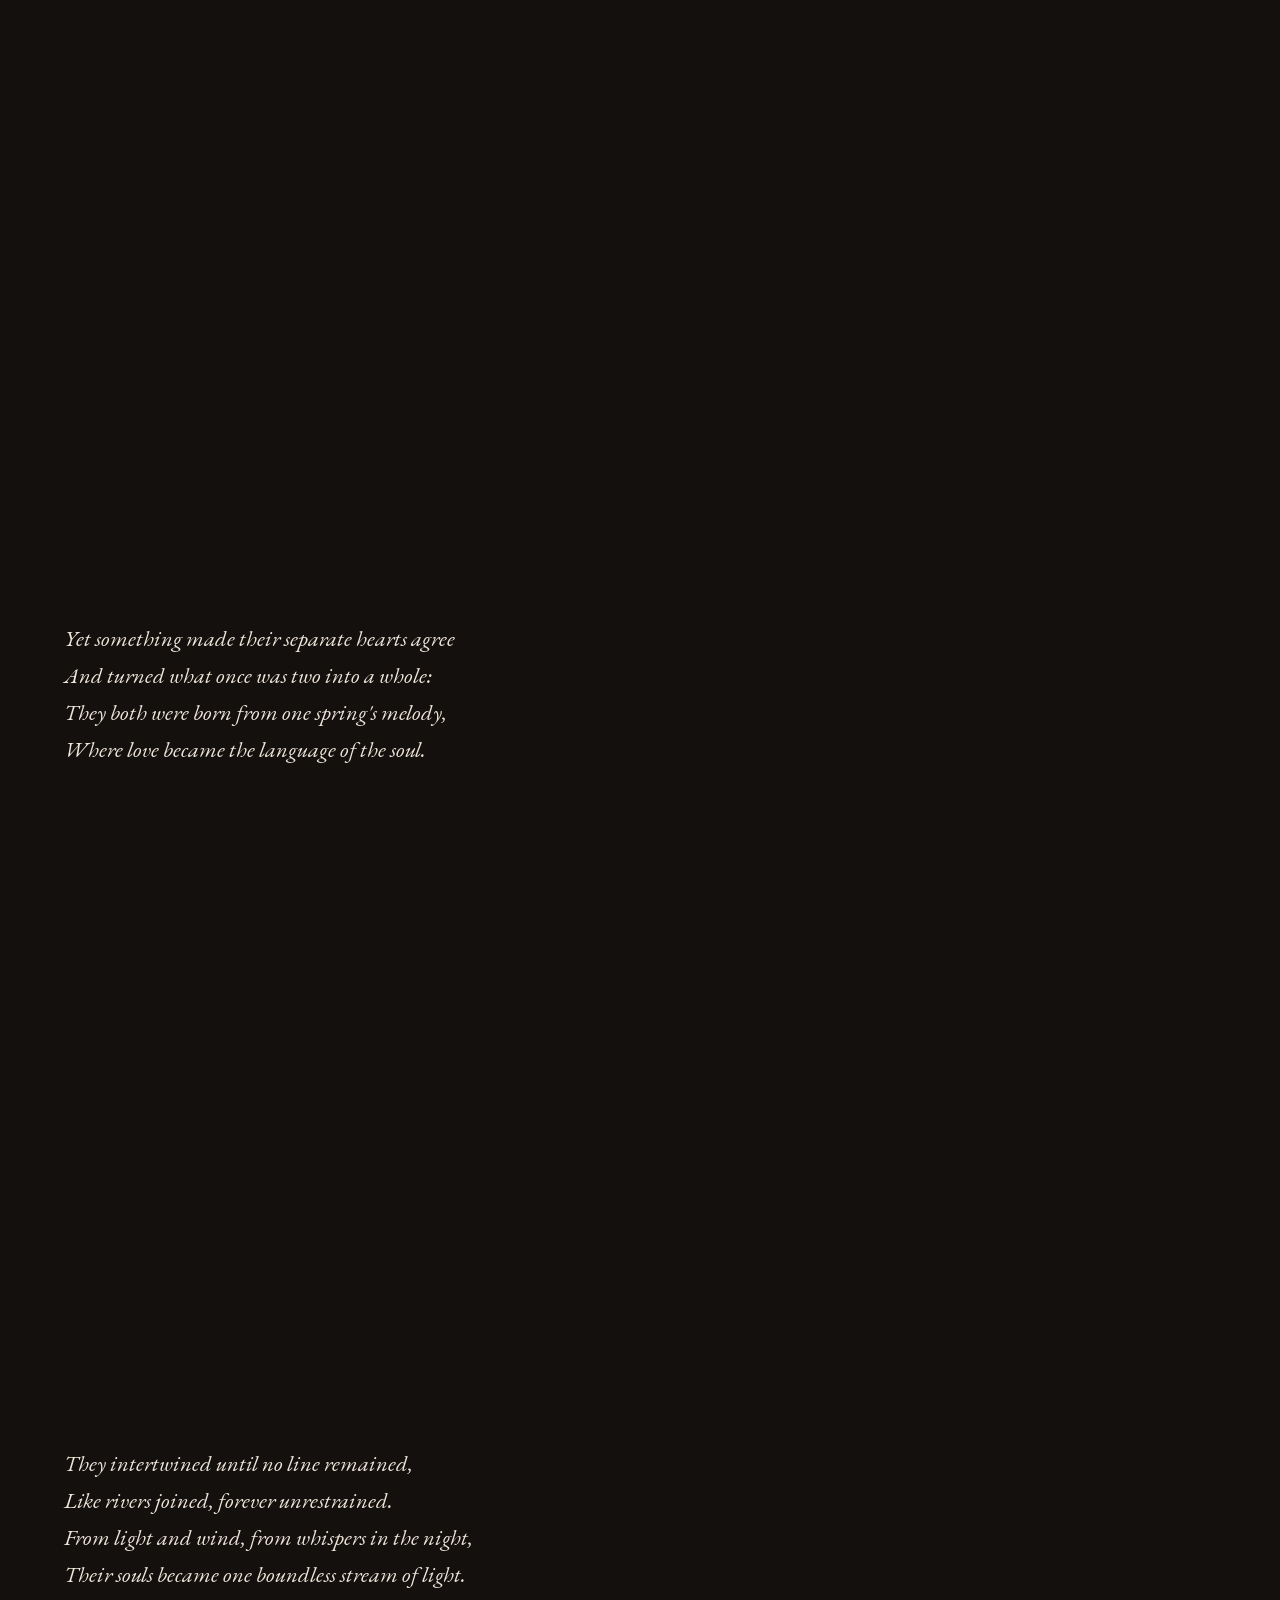
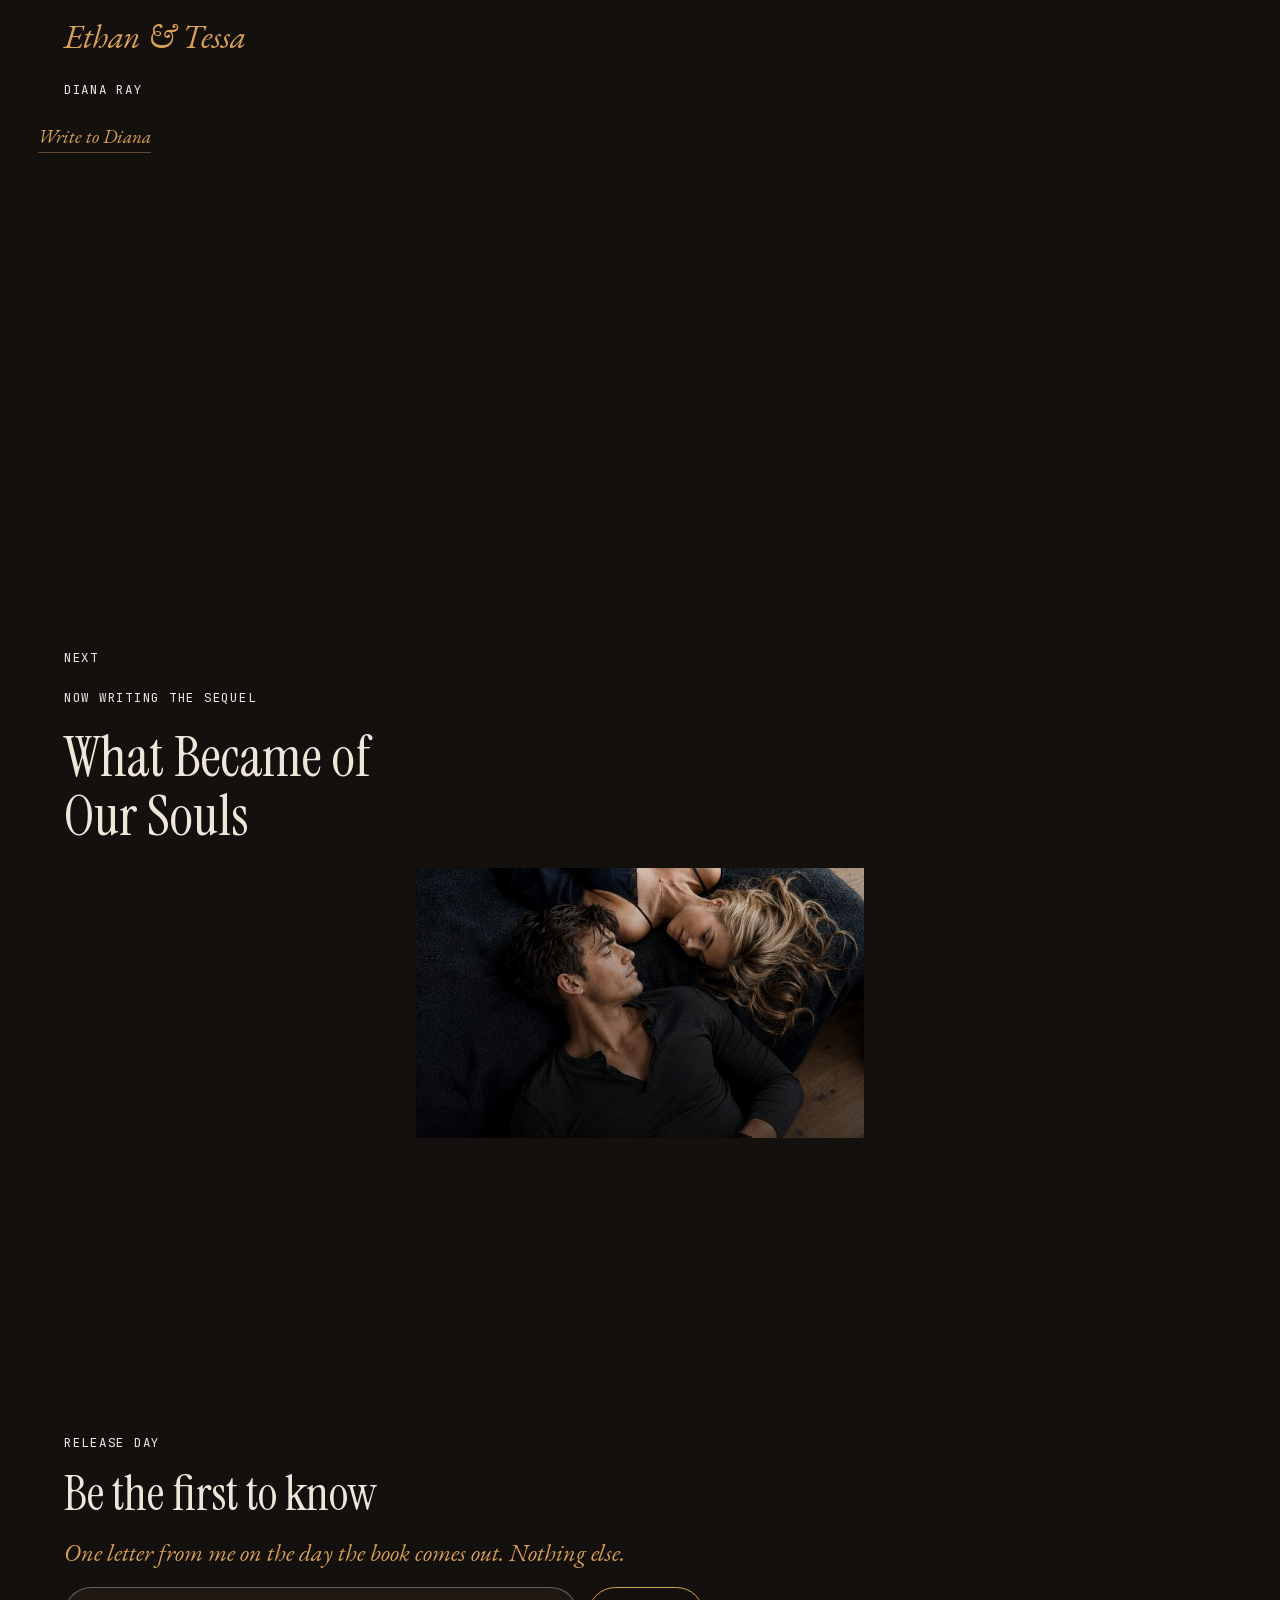
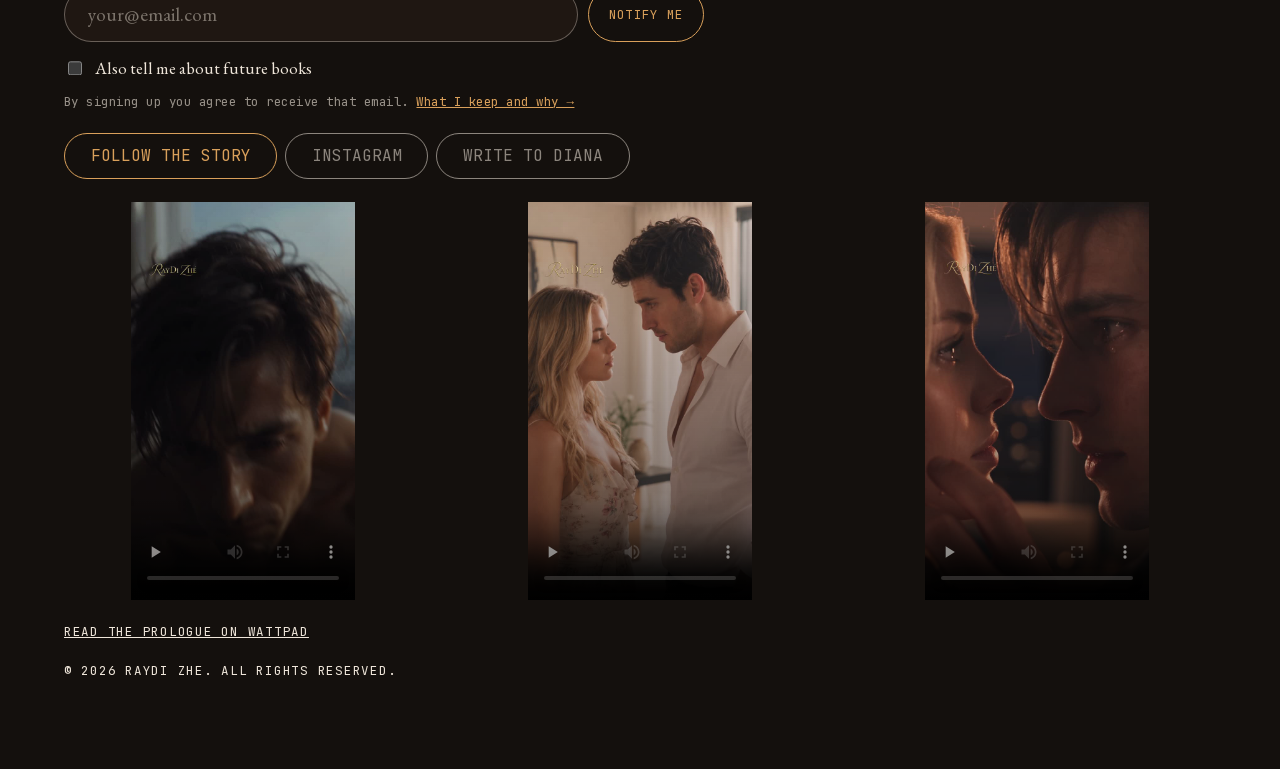
==== commit 11e54893: "Форма «сообщить о выходе» и обои для подписчиков" ====
--- a/index.html
+++ b/index.html
@@ -23,6 +23,7 @@
 <link rel="icon" href="data:image/svg+xml,%3Csvg xmlns='http://www.w3.org/2000/svg' viewBox='0 0 32 32'%3E%3Crect width='32' height='32' rx='6' fill='%2314100D'/%3E%3Cpath d='M16 6c-4 6-4 11 0 15c4-4 4-9 0-15z' fill='%23D9A05B'/%3E%3Cpath d='M16 21v6' stroke='%23D9A05B' stroke-width='2' stroke-linecap='round' opacity='.55'/%3E%3C/svg%3E">
 <link rel="stylesheet" href="../shared/base.css">
 <link rel="stylesheet" href="room.css">
+<link rel="stylesheet" href="notify.css">
 </head>
 <body>
 
@@ -39,6 +40,7 @@
   <a href="#episodes">Episodes</a>
   <a href="#author">Author</a>
   <a href="#follow">Follow</a>
+  <a href="#notify">Notify me</a>
 </nav>
 
 <main id="main" tabindex="-1">
@@ -53,6 +55,8 @@
       </figure>
       <p class="line">Two loves. One lifelong friendship. One impossible choice.</p>
       <p class="meta">Completed novel · preparing for release</p>
+      <!-- Ведёт к форме в финале (#notify). Текст — черновик до «да» автора. -->
+      <p class="meta notify-cta"><a href="#notify" data-notify-spot="title">Get notified on release day ↓</a></p>
       <p class="follow-row">
         <a class="btn" data-link="facebook" href="https://www.facebook.com/profile.php?id=61592874008419" target="_blank" rel="noopener">Follow the story</a>
         <a class="btn-ghost" data-link="instagram" href="https://www.instagram.com/raydizhe" target="_blank" rel="noopener">Instagram</a>
@@ -235,6 +239,57 @@
   <!-- 9 · Финал -->
   <section id="follow" class="scene reveal">
     <div class="wrap">
+      <!-- Форма «сообщить о выходе». Без JS отправляется сама: приёмник
+           отвечает переходом на /thanks/ или /try-again/. С JS — notify.js:
+           ответ без перезагрузки, «You're on the list» и обои прямо здесь.
+           Адрес приёмника и версия согласия — из shared/content.js (notify),
+           значения в action и v ниже — те же, на случай, если content.js не
+           загрузился. Тексты — черновик до «да» автора. -->
+      <div id="notify" class="notify" data-state="idle">
+        <h2 class="slate">RELEASE DAY</h2>
+        <h2 class="notify-title">Be the first to know</h2>
+        <p class="line notify-line">One letter from me on the day the book comes out. Nothing else.</p>
+        <form id="notify-form" class="notify-form" method="post" action="https://pulse.raydizhe.com/api/notify" novalidate>
+          <input type="hidden" name="v" value="2026-10-a">
+          <input type="hidden" name="spot" value="follow">
+          <!-- Ловушка для ботов: люди её не видят и не заполняют. -->
+          <div class="notify-hp" aria-hidden="true"><label>Leave this empty <input type="text" name="hp" tabindex="-1" autocomplete="off"></label></div>
+          <div class="notify-row">
+            <label class="notify-label" for="notify-email">Email</label>
+            <input id="notify-email" class="notify-input" type="email" name="email" placeholder="your@email.com" autocomplete="email" inputmode="email" required maxlength="254" aria-describedby="notify-error">
+            <button type="submit" class="btn notify-submit">Notify me</button>
+          </div>
+          <p id="notify-error" class="notify-error meta" role="alert"></p>
+          <label class="notify-check"><input type="checkbox" name="future" value="1"> <span>Also tell me about future books</span></label>
+          <p class="notify-fine meta">By signing up you agree to receive that email. <a href="privacy/">What I keep and why →</a></p>
+        </form>
+        <div class="notify-done" hidden>
+          <h3 class="notify-ink" aria-live="polite">You're on the list</h3>
+          <p class="line notify-gift-line">Your gift — wallpapers from the book</p>
+          <div class="gift">
+            <div class="gift-switch" role="group" aria-label="Wallpaper size">
+              <button type="button" class="btn-ghost" data-kind="phone" aria-pressed="false">Phone</button>
+              <button type="button" class="btn-ghost" data-kind="desktop" aria-pressed="false">Desktop</button>
+            </div>
+            <div class="gift-grid"></div>
+            <p class="meta gift-hint"></p>
+          </div>
+        </div>
+      </div>
+      <template id="gift-card">
+        <figure class="gift-card">
+          <a class="gift-open" href=""><img alt="" loading="lazy"></a>
+          <figcaption>
+            <p class="gift-title"></p>
+            <a class="btn-ghost gift-download" href="" download>Download</a>
+          </figcaption>
+        </figure>
+      </template>
+      <dialog id="gift-view" class="gift-view" aria-label="Wallpaper">
+        <img alt="">
+        <p class="meta gift-view-hint">Press and hold the image to save it</p>
+        <button type="button" class="btn-ghost gift-close">Close</button>
+      </dialog>
       <p class="follow-row">
         <a class="btn" data-link="facebook" href="https://www.facebook.com/profile.php?id=61592874008419" target="_blank" rel="noopener">Follow the story</a>
         <a class="btn-ghost" data-link="instagram" href="https://www.instagram.com/raydizhe" target="_blank" rel="noopener">Instagram</a>
@@ -268,5 +323,6 @@
 <script src="../shared/content.js" defer></script>
 <script src="../shared/page.js" defer></script>
 <script src="room.js" type="module"></script>
+<script src="notify.js" type="module"></script>
 </body>
 </html>
--- a/room.css
+++ b/room.css
@@ -225,10 +225,6 @@
     text-shadow: 0 1px 10px rgba(0, 0, 0, .55), 0 1px 3px rgba(0, 0, 0, .7);
   }
 
-  /* Плашки .episode из base.css непрозрачны и на узком экране закрывают kiss,
-     ради которого сделан подъезд. Подложка полупрозрачная: текст читается
-     (плюс тень выше), кадр просвечивает. Токен тот же, новых цветов нет. */
-  #episodes .episode { background: color-mix(in srgb, var(--coal) 62%, transparent); }
 }
 
 /* ── Лента эпизодов уже кадра ───────────────────────────────────────────── */
@@ -297,6 +293,119 @@
   .reels { grid-template-columns: repeat(3, 1fr); align-items: start; justify-items: center; }
 }
 .reels .shot.shot-video { width: 100%; max-width: 14rem; }
+.reel-dots, .reel-play { display: none; }
+
+/* Телефон: ролики всегда в вёрстке (scene.js не берёт их в сцену ниже
+   900px) — лента с листанием вбок, по одному, соседи выглядывают из-за
+   краёв, чтобы было видно: роликов больше. Лента выходит за поля .wrap до
+   краёв экрана, первый и последний ролик встают по центру за счёт полей
+   самой ленты. Точки под лентой ставит reels.js. */
+@media (max-width: 899.98px) {
+  #follow .reels {
+    --slide: min(72vw, 20rem);
+    display: flex;
+    gap: .9rem;
+    overflow-x: auto;
+    overscroll-behavior-x: contain;
+    scroll-snap-type: x mandatory;
+    scrollbar-width: none;
+    margin-inline: calc(-1 * var(--gap));
+    padding-inline: calc((100vw - var(--slide)) / 2);
+    scroll-padding-inline: calc((100vw - var(--slide)) / 2);
+  }
+  #follow .reels::-webkit-scrollbar { display: none; }
+  #follow .reels .shot.shot-video {
+    flex: 0 0 var(--slide);
+    width: var(--slide);
+    max-width: none;
+    margin: 0;
+    scroll-snap-align: center;
+    scroll-snap-stop: always;
+    cursor: pointer;
+    /* Края растворяются, как у портретов каста (.cast-frame выше): те же
+       пороги, ролик тоже 9:16. Бокс гасит бока, само видео — верх и низ. */
+    -webkit-mask-image: linear-gradient(to right,
+      rgba(0,0,0,0) 0%, rgba(0,0,0,.156) 8.44%, rgba(0,0,0,.5) 16.89%,
+      rgba(0,0,0,.844) 25.33%, #000 33.78%, #000 66.22%,
+      rgba(0,0,0,.844) 74.67%, rgba(0,0,0,.5) 83.11%,
+      rgba(0,0,0,.156) 91.56%, rgba(0,0,0,0) 100%);
+    mask-image: linear-gradient(to right,
+      rgba(0,0,0,0) 0%, rgba(0,0,0,.156) 8.44%, rgba(0,0,0,.5) 16.89%,
+      rgba(0,0,0,.844) 25.33%, #000 33.78%, #000 66.22%,
+      rgba(0,0,0,.844) 74.67%, rgba(0,0,0,.5) 83.11%,
+      rgba(0,0,0,.156) 91.56%, rgba(0,0,0,0) 100%);
+  }
+  #follow .reels .shot-video video {
+    -webkit-mask-image: linear-gradient(to bottom,
+      rgba(0,0,0,0) 0%, rgba(0,0,0,.156) 4.75%, rgba(0,0,0,.5) 9.5%,
+      rgba(0,0,0,.844) 14.25%, #000 19%, #000 81%,
+      rgba(0,0,0,.844) 85.75%, rgba(0,0,0,.5) 90.5%,
+      rgba(0,0,0,.156) 95.25%, rgba(0,0,0,0) 100%);
+    mask-image: linear-gradient(to bottom,
+      rgba(0,0,0,0) 0%, rgba(0,0,0,.156) 4.75%, rgba(0,0,0,.5) 9.5%,
+      rgba(0,0,0,.844) 14.25%, #000 19%, #000 81%,
+      rgba(0,0,0,.844) 85.75%, rgba(0,0,0,.5) 90.5%,
+      rgba(0,0,0,.156) 95.25%, rgba(0,0,0,0) 100%);
+  }
+  /* Кнопка ▶ по центру вместо полосы плеера — полоса растворилась бы в
+     нижнем крае. Пока ролик играет, кнопка уходит. */
+  .reel-play {
+    display: block;
+    position: absolute;
+    inset: 50% auto auto 50%;
+    z-index: 2;
+    width: 64px;
+    height: 64px;
+    margin: -32px 0 0 -32px;
+    padding: 0;
+    border: 1px solid color-mix(in srgb, var(--bone) 35%, transparent);
+    border-radius: 50%;
+    background: color-mix(in srgb, var(--night) 45%, transparent);
+    -webkit-backdrop-filter: blur(6px);
+    backdrop-filter: blur(6px);
+    cursor: pointer;
+    transition: opacity .35s;
+  }
+  .reel-play::before {
+    content: "";
+    position: absolute;
+    top: 50%;
+    left: 50%;
+    margin: -10px 0 0 -6px;
+    border-style: solid;
+    border-width: 10px 0 10px 17px;
+    border-color: transparent transparent transparent var(--bone);
+  }
+  .is-playing .reel-play { opacity: 0; pointer-events: none; }
+  #follow .reel-dots {
+    display: flex;
+    justify-content: center;
+    gap: .35rem;
+    margin-top: .9rem;
+  }
+  .reel-dots button {
+    width: 28px;
+    height: 28px;
+    padding: 0;
+    border: 0;
+    background: none;
+    cursor: pointer;
+    display: grid;
+    place-items: center;
+  }
+  .reel-dots button::before {
+    content: "";
+    width: 7px;
+    height: 7px;
+    border-radius: 50%;
+    background: color-mix(in srgb, var(--bone) 35%, transparent);
+    transition: background .3s, transform .3s;
+  }
+  .reel-dots button[aria-current="true"]::before {
+    background: var(--amber);
+    transform: scale(1.25);
+  }
+}
 
 /* .btn-ghost в base.css написан для ссылок: у <button> свой шрифт и кегль
    от браузера, наследование включаем здесь. */
@@ -384,3 +493,41 @@
 /* Третья кнопка, «Write to Diana», на узком экране уходит на вторую строку —
    без зазора по вертикали строки кнопок слипаются. */
 .follow-row { display: flex; flex-wrap: wrap; gap: .75rem .5rem; }
+
+/* ── Эпизоды: светлая дымка вместо плашек ───────────────────────────────── */
+/* Номера и даты убраны (25.09). Вместо тёмных прямоугольных плашек с
+   волосяными линиями каждая фраза лежит в мягком тёплом пятне света: в
+   центре светлее фона, к краям растворяется без границы. Это обратный ход
+   к кадрам на сайте — у них края темнеют и уходят во тьму, у фраз светлеют.
+   На узком экране под светом ещё мягкая тёмная подложка (см. выше), потому
+   что там лента лежит поверх кадра kiss. */
+#episodes .episodes {
+  background: none;
+  gap: clamp(0.5rem, 1.6vh, 1.1rem);
+}
+#episodes .episode {
+  grid-template-columns: 1fr auto;
+  padding: clamp(1.1rem, 2.8vw, 2rem) clamp(1.25rem, 3.5vw, 2.5rem);
+  background: radial-gradient(ellipse 68% 62% at 50% 50%,
+    color-mix(in srgb, var(--amber) 20%, transparent),
+    color-mix(in srgb, var(--bone) 8%, transparent) 52%,
+    transparent 76%);
+}
+@media (max-width: 599.98px) {
+  #episodes .episode { grid-template-columns: 1fr; }
+}
+/* Узкий экран: лента лежит поверх кадра kiss — под светом мягкая тёмная
+   подложка, тоже без границ, иначе фраза на светлых местах снимка гаснет.
+   Стоит после общего правила, иначе оно перебило бы это. */
+@media (max-width: 899.98px) {
+  #episodes .episode {
+    background:
+      radial-gradient(ellipse 72% 62% at 50% 50%,
+        color-mix(in srgb, var(--amber) 18%, transparent),
+        color-mix(in srgb, var(--bone) 7%, transparent) 52%,
+        transparent 80%),
+      radial-gradient(ellipse 80% 75% at 50% 50%,
+        color-mix(in srgb, var(--coal) 62%, transparent) 40%,
+        transparent 82%);
+  }
+}
--- a/notify.css
+++ b/notify.css
@@ -0,0 +1,135 @@
+/* Форма «сообщить о выходе» и подарок — финал страницы (#notify) и
+ * служебные страницы (privacy/, thanks/, try-again/). Токены, ритм,
+ * кнопки — из shared/base.css; здесь только то, чего там нет.
+ */
+
+/* Рукописный шрифт для «You're on the list». Тот же файл использует
+   sheets.js (листки со стихами) через FontFace — двойной загрузки не будет,
+   браузер отдаст его из кэша. */
+@font-face {
+  font-family: "Homemade Apple"; font-style: normal; font-weight: 400; font-display: block;
+  src: url(../assets/fonts/homemade-apple-400.woff2) format("woff2");
+}
+
+/* ── Ссылка на титуле ─────────────────────────────────────────────────── */
+.notify-cta a {
+  color: var(--amber);
+  text-decoration: none;
+  border-bottom: 1px solid color-mix(in srgb, var(--amber) 40%, transparent);
+  padding-bottom: .15em;
+}
+.notify-cta a:hover, .notify-cta a:focus-visible { border-bottom-color: currentColor; }
+
+/* ── Блок формы ───────────────────────────────────────────────────────── */
+.notify { max-width: 40rem; }
+.notify > * + * { margin-top: clamp(0.75rem, 2vh, 1.25rem); }
+.notify-title { font-size: clamp(2rem, 4.5vw, 3rem); }
+.notify-line { font-size: clamp(1.1rem, 2vw, 1.5rem); }
+
+.notify-form > * + * { margin-top: 0.9rem; }
+.notify-hp { position: absolute; left: -9999px; width: 1px; height: 1px; overflow: hidden; }
+
+.notify-row { display: flex; flex-wrap: wrap; gap: .6rem; align-items: stretch; }
+.notify-label {
+  position: absolute; width: 1px; height: 1px; margin: -1px; padding: 0;
+  overflow: hidden; clip-path: inset(50%); white-space: nowrap;
+}
+.notify-input {
+  flex: 1 1 14rem;
+  min-width: 0;
+  font: inherit;
+  font-size: clamp(1.05rem, 1.6vw, 1.2rem);
+  color: var(--bone);
+  background: color-mix(in srgb, var(--coal) 80%, transparent);
+  border: 1px solid color-mix(in srgb, var(--bone) 35%, transparent);
+  border-radius: 999px;
+  padding: 0.75em 1.2em;
+  transition: border-color .25s;
+}
+.notify-input::placeholder { color: color-mix(in srgb, var(--bone) 45%, transparent); }
+.notify-input:focus { outline: none; border-color: var(--amber); }
+.notify-input[aria-invalid="true"] { border-color: color-mix(in srgb, var(--amber) 70%, #c0392b); }
+/* .btn в base.css написан для ссылок — кнопке отдаём шрифт явно. */
+.notify-submit { font: inherit; font-family: var(--mono); font-size: 0.78rem; letter-spacing: 0.1em; cursor: pointer; }
+.notify[data-state="sending"] .notify-submit { opacity: .55; pointer-events: none; }
+
+.notify-error { color: var(--amber); min-height: 1.2em; text-transform: none; letter-spacing: 0.04em; }
+.notify-error:empty { min-height: 0; margin-top: 0; }
+
+.notify-check { display: flex; gap: .6em; align-items: baseline; font-size: clamp(0.95rem, 1.4vw, 1.05rem); cursor: pointer; }
+.notify-check input { accent-color: var(--amber); width: 1.05em; height: 1.05em; flex: none; transform: translateY(.1em); }
+.notify-fine { text-transform: none; letter-spacing: 0.04em; color: color-mix(in srgb, var(--bone) 60%, transparent); }
+.notify-fine a { color: var(--amber); }
+
+/* ── Успех: чернила ───────────────────────────────────────────────────── */
+.notify[data-state="done"] .notify-form { display: none; }
+.notify-done[hidden] { display: none; }
+.notify-done > * + * { margin-top: clamp(0.75rem, 2vh, 1.25rem); }
+.notify-ink {
+  margin: 0;
+  font-family: "Homemade Apple", cursive;
+  font-weight: 400;
+  width: fit-content; max-width: 100%; /* градиент чернил идёт по словам, а не по ширине блока */
+  font-size: clamp(2rem, 5vw, 3.4rem);
+  line-height: 1.5;
+  color: transparent;
+  background: linear-gradient(90deg, var(--amber) 0 50%, transparent 50% 100%);
+  background-size: 200% 100%;
+  background-position: 0 0;
+  -webkit-background-clip: text;
+  background-clip: text;
+}
+/* Проявление слева направо: градиент едет из «весь прозрачный» в «весь
+   янтарный». При prefers-reduced-motion base.css гасит анимации — остаётся
+   покой, а покой у нас и есть конечное состояние (position 0). */
+.notify-ink.is-writing { animation: ink 1.6s cubic-bezier(.4, 0, .2, 1) both; }
+@keyframes ink {
+  from { background-position: 100% 0; }
+  to   { background-position: 0 0; }
+}
+
+/* ── Обои ─────────────────────────────────────────────────────────────── */
+.gift > * + * { margin-top: 1rem; }
+.gift-switch { display: flex; gap: .5rem; }
+.gift-switch .btn-ghost { font: inherit; font-family: var(--mono); font-size: 0.72rem; letter-spacing: 0.1em; cursor: pointer; }
+.gift-switch .btn-ghost[aria-pressed="true"] { background: var(--amber); color: var(--night); border-color: var(--amber); }
+.gift-grid { display: grid; gap: var(--gap); grid-template-columns: repeat(3, 1fr); }
+.gift-grid[data-kind="desktop"] { grid-template-columns: repeat(3, 1fr); }
+@media (max-width: 599.98px) { .gift-grid { grid-template-columns: repeat(3, 1fr); gap: .6rem; } }
+@media (max-width: 599.98px) { .gift-grid[data-kind="desktop"] { grid-template-columns: 1fr; } }
+.gift-card { margin: 0; }
+.gift-card > * + * { margin-top: .5rem; }
+.gift-open { display: block; }
+.gift-open img {
+  width: 100%; height: auto; display: block;
+  border-radius: 6px;
+  background: color-mix(in srgb, var(--coal) 70%, transparent); /* рамка видна до загрузки */
+  /* Мягкие края, как у портретов каста. */
+  -webkit-mask-image: radial-gradient(ellipse 96% 96% at 50% 50%, #000 70%, transparent 100%);
+  mask-image: radial-gradient(ellipse 96% 96% at 50% 50%, #000 70%, transparent 100%);
+}
+.gift-grid[data-kind="phone"] .gift-open img { aspect-ratio: 1290 / 2796; } /* размер известен до загрузки — высота блока не скачет */
+.gift-grid[data-kind="desktop"] .gift-open img { aspect-ratio: 16 / 9; }
+.gift-title { margin: 0; font-family: var(--prose); font-style: italic; color: var(--amber); font-size: clamp(0.95rem, 1.4vw, 1.1rem); }
+.gift-download { font-size: 0.68rem; padding: 0.55em 1em; }
+/* На сенсорном экране «Download» бессмысленна (браузер Instagram её не
+   понимает) — открывается лайтбокс с подсказкой «press and hold». */
+@media (pointer: coarse) { .gift-download { display: none; } }
+.gift-hint { text-transform: none; letter-spacing: 0.04em; }
+
+html:has(.gift-view[open]) { overflow: hidden; } /* страница не ездит под лайтбоксом */
+.gift-view { border: 0; padding: 0; background: transparent; max-width: 100vw; max-height: 100vh; width: 100%; height: 100%; margin: 0; }
+.gift-view::backdrop { background: rgba(20, 16, 13, .96); }
+.gift-view[open] { display: grid; place-items: center; grid-template-rows: 1fr auto auto; gap: .8rem; padding: 1rem; }
+.gift-view img { max-width: 100%; max-height: 82svh; height: auto; object-fit: contain; }
+.gift-view-hint { color: var(--bone); text-transform: none; letter-spacing: 0.04em; }
+.gift-close { font: inherit; font-family: var(--mono); font-size: 0.72rem; letter-spacing: 0.1em; cursor: pointer; }
+
+/* ── Служебные страницы ───────────────────────────────────────────────── */
+.page { min-height: 100svh; display: grid; align-content: center; padding: clamp(4rem, 10vh, 8rem) var(--gap); }
+.page .wrap { max-width: 44rem; }
+.page .prose p { font-size: clamp(1rem, 1.4vw, 1.15rem); }
+.page h2:not(.slate) { font-size: clamp(1.4rem, 2.6vw, 2rem); }
+.page .prose h2 { margin-top: 1.8em; margin-bottom: 0.5em; }
+.page .prose .meta { margin-top: 2em; font-size: 0.7rem; color: color-mix(in srgb, var(--bone) 55%, transparent); }
+.page .back { font-family: var(--mono); font-size: 0.78rem; letter-spacing: 0.14em; text-transform: uppercase; color: var(--amber); text-decoration: none; }
